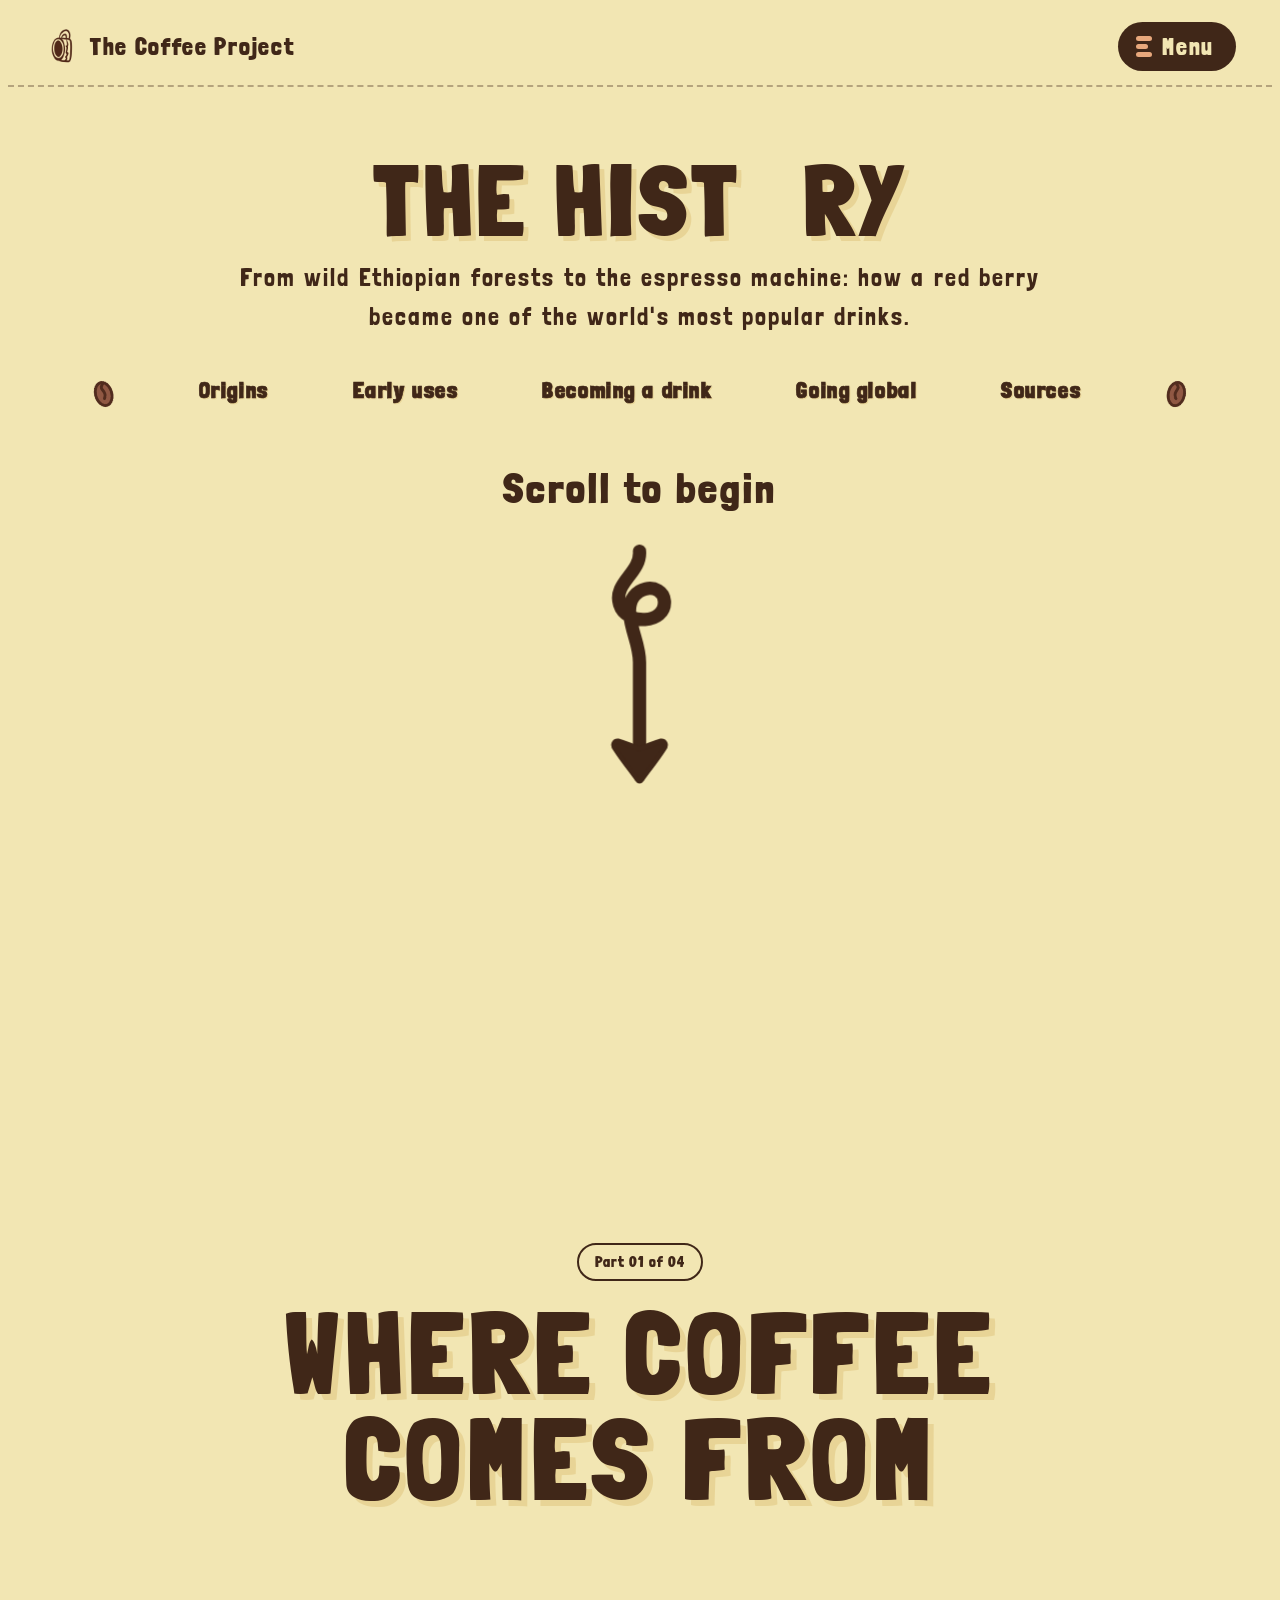
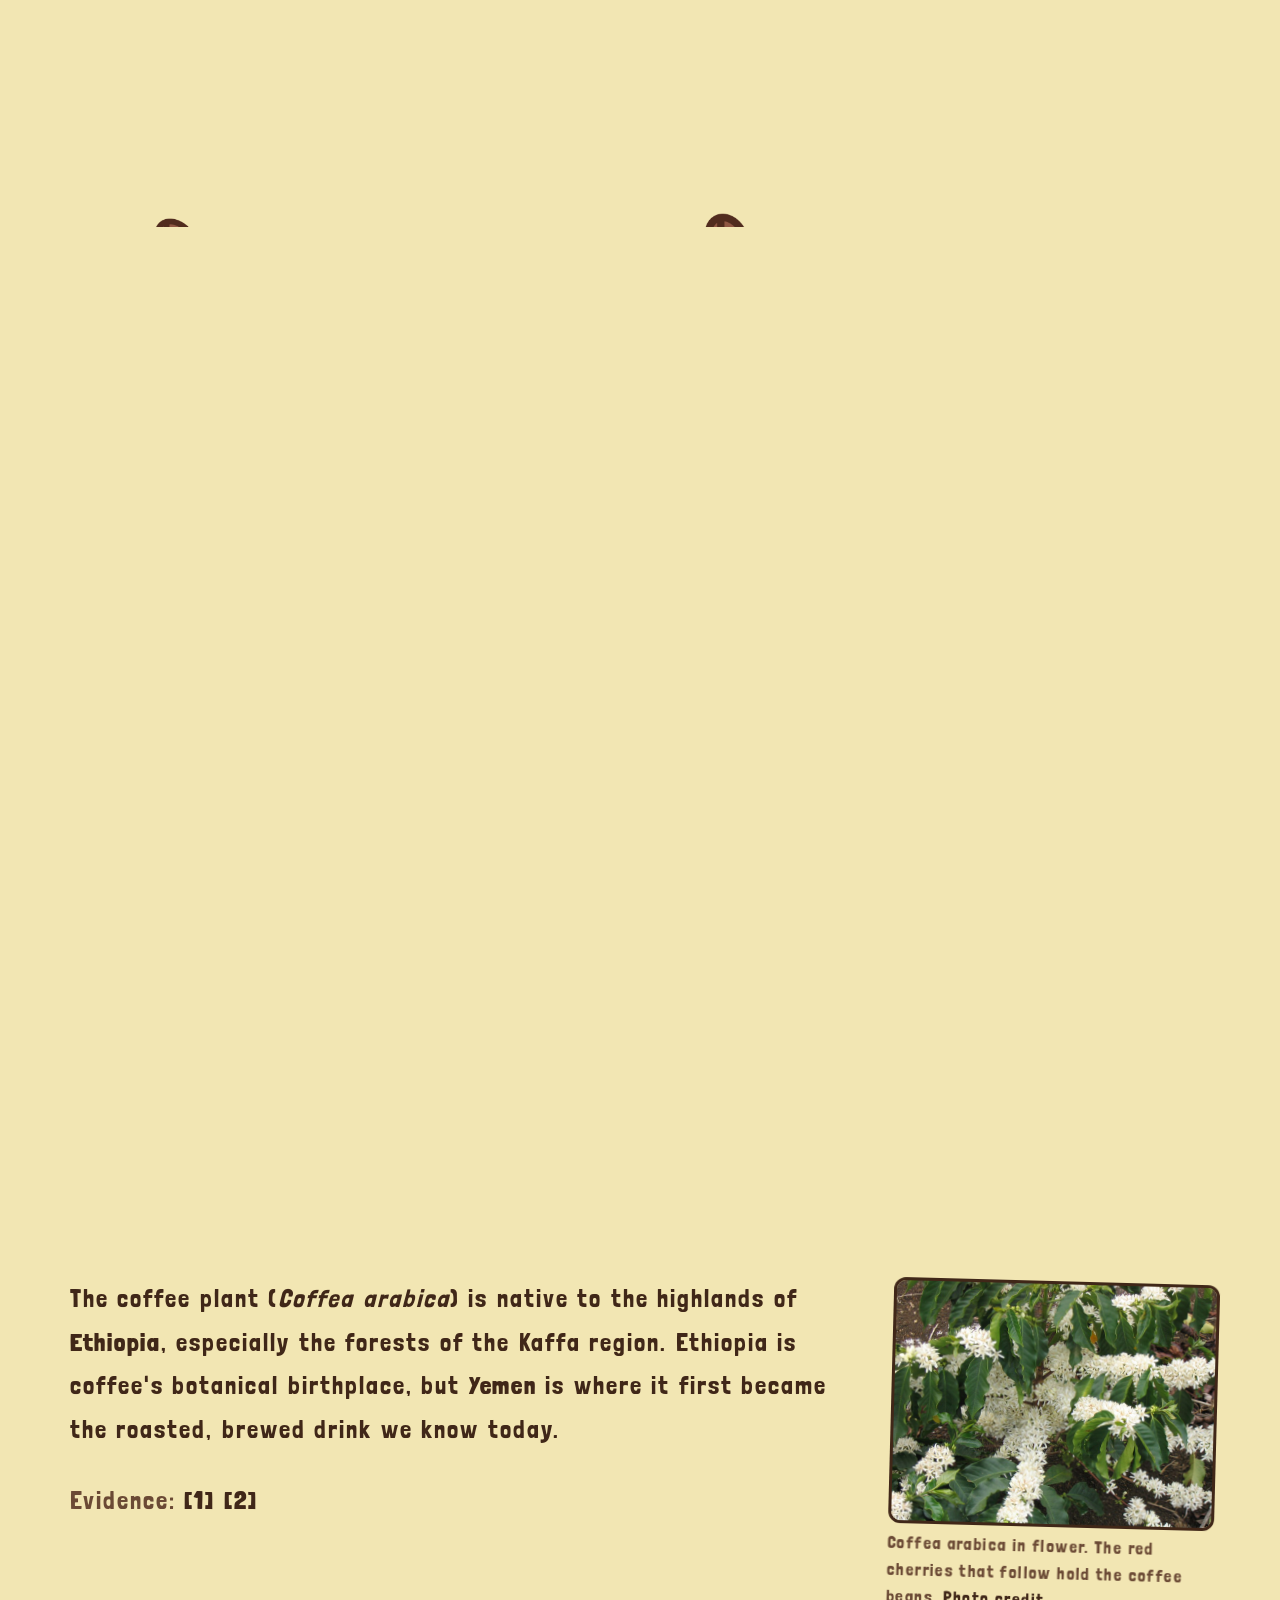
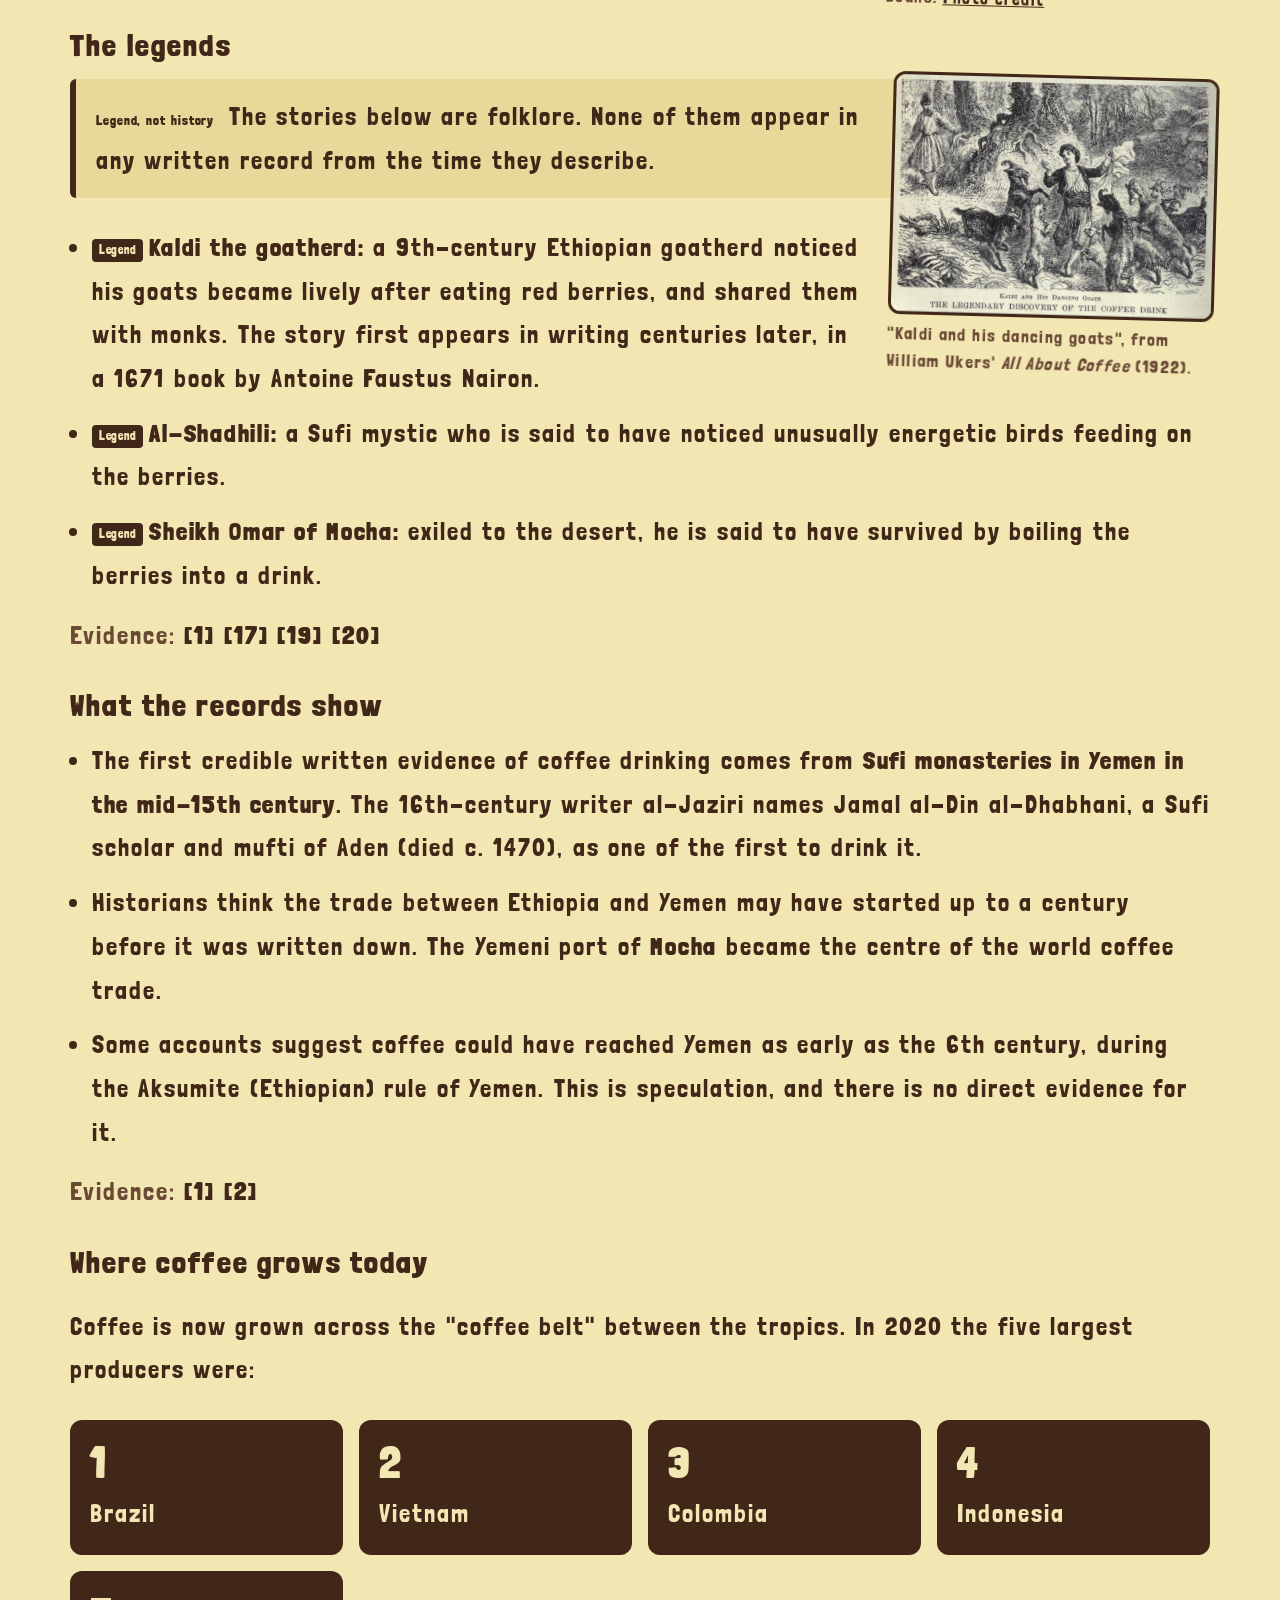
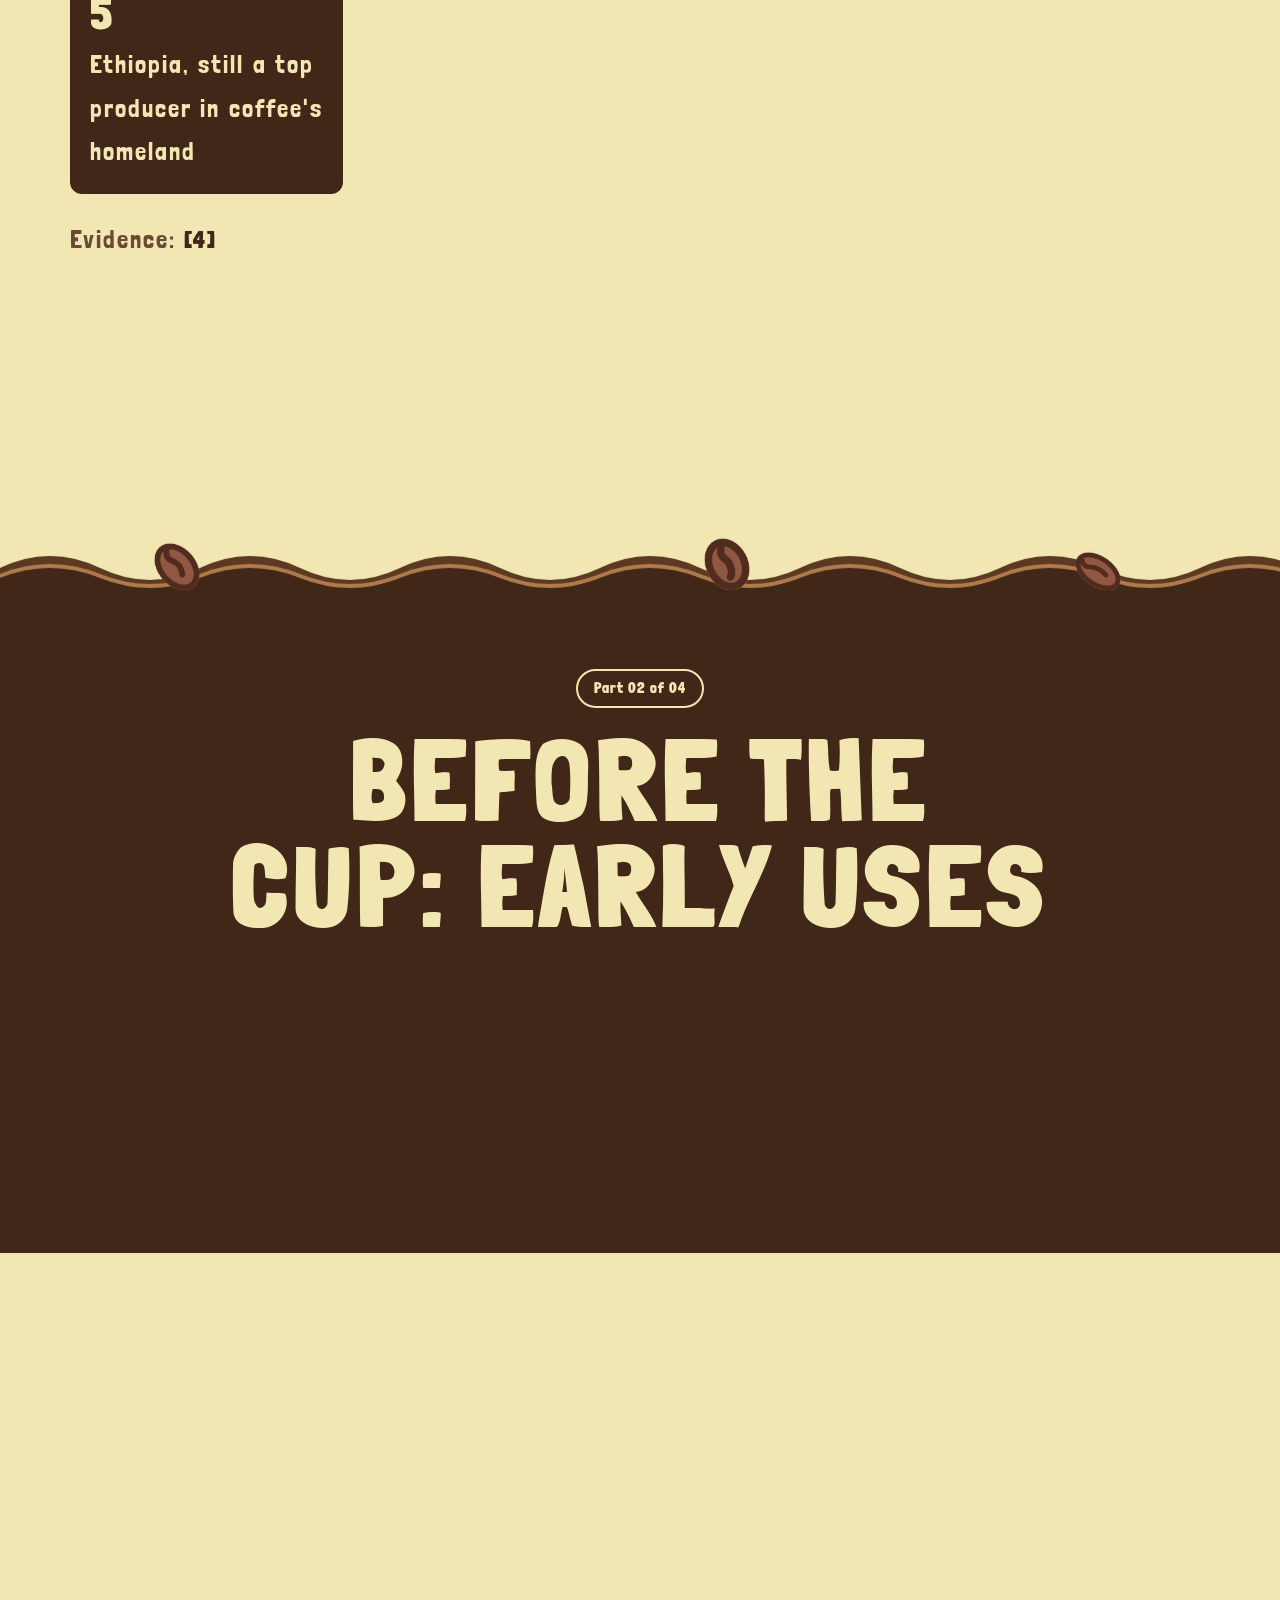
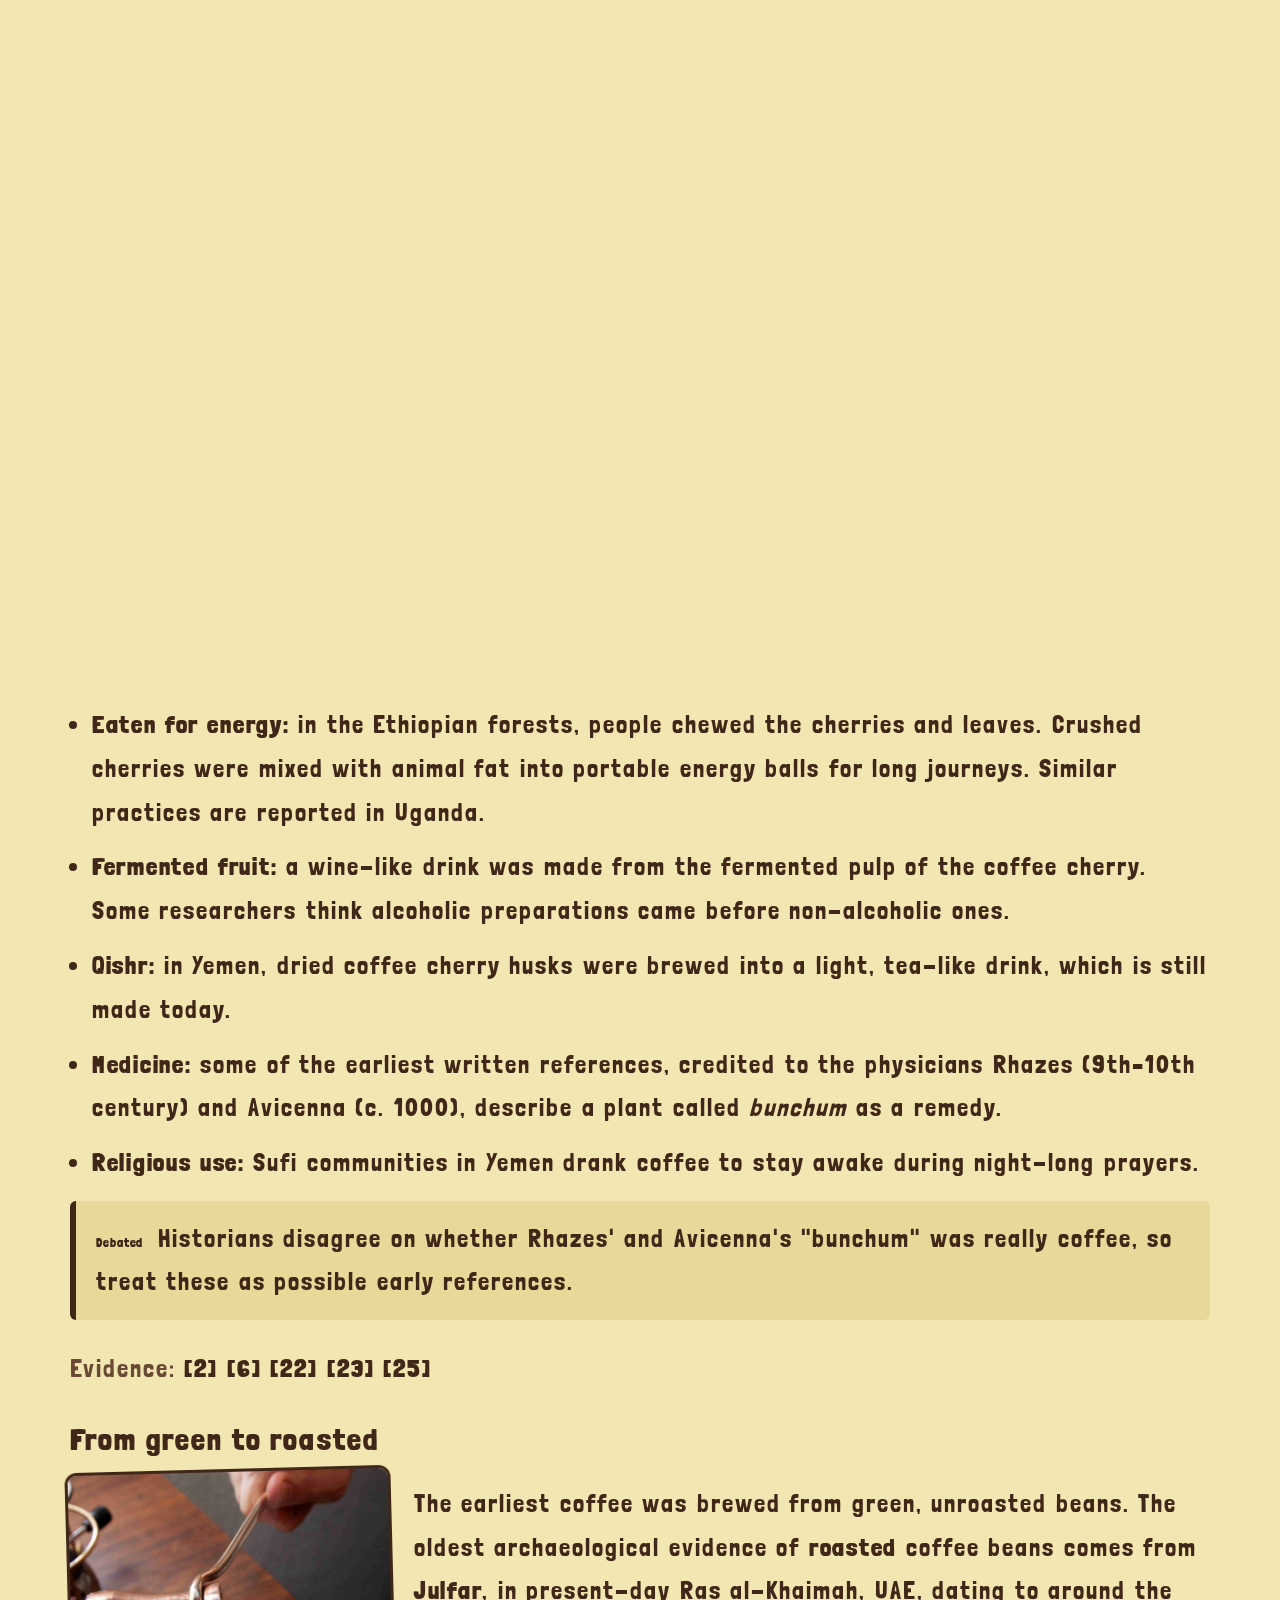
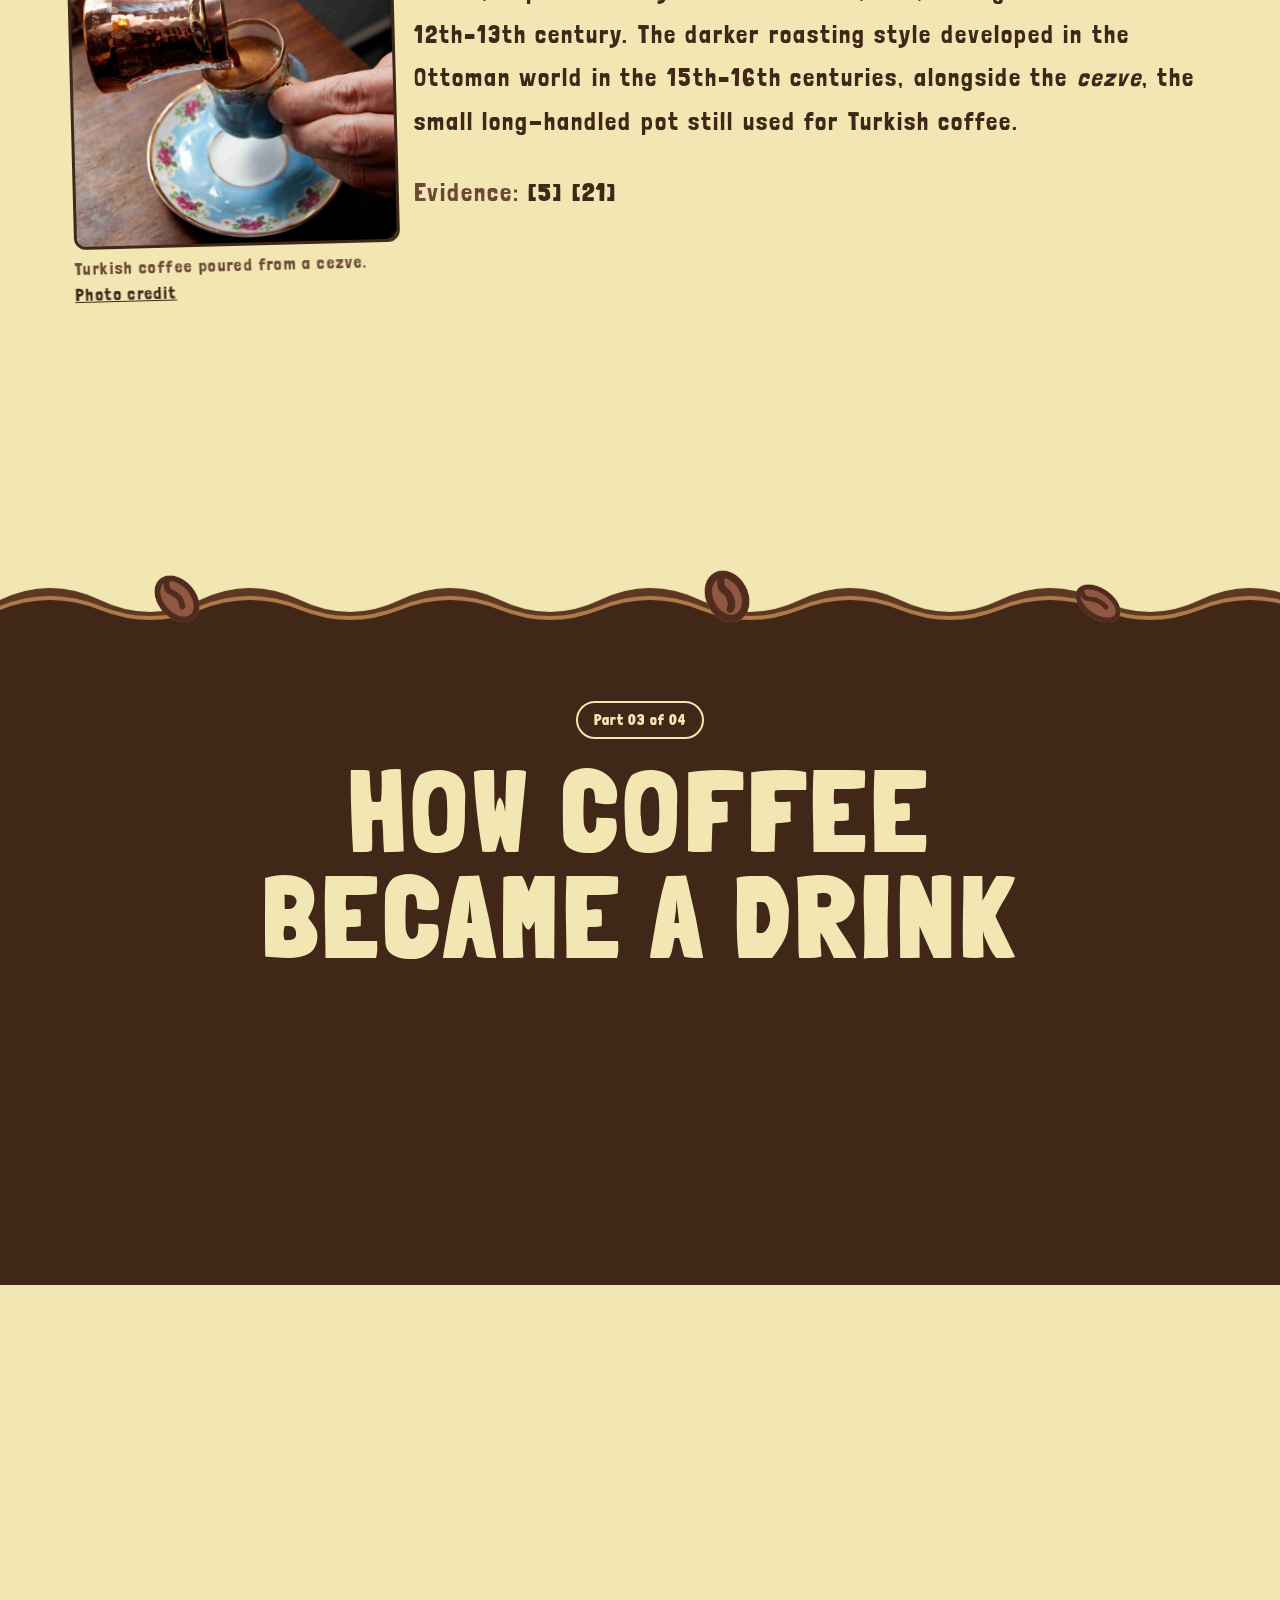
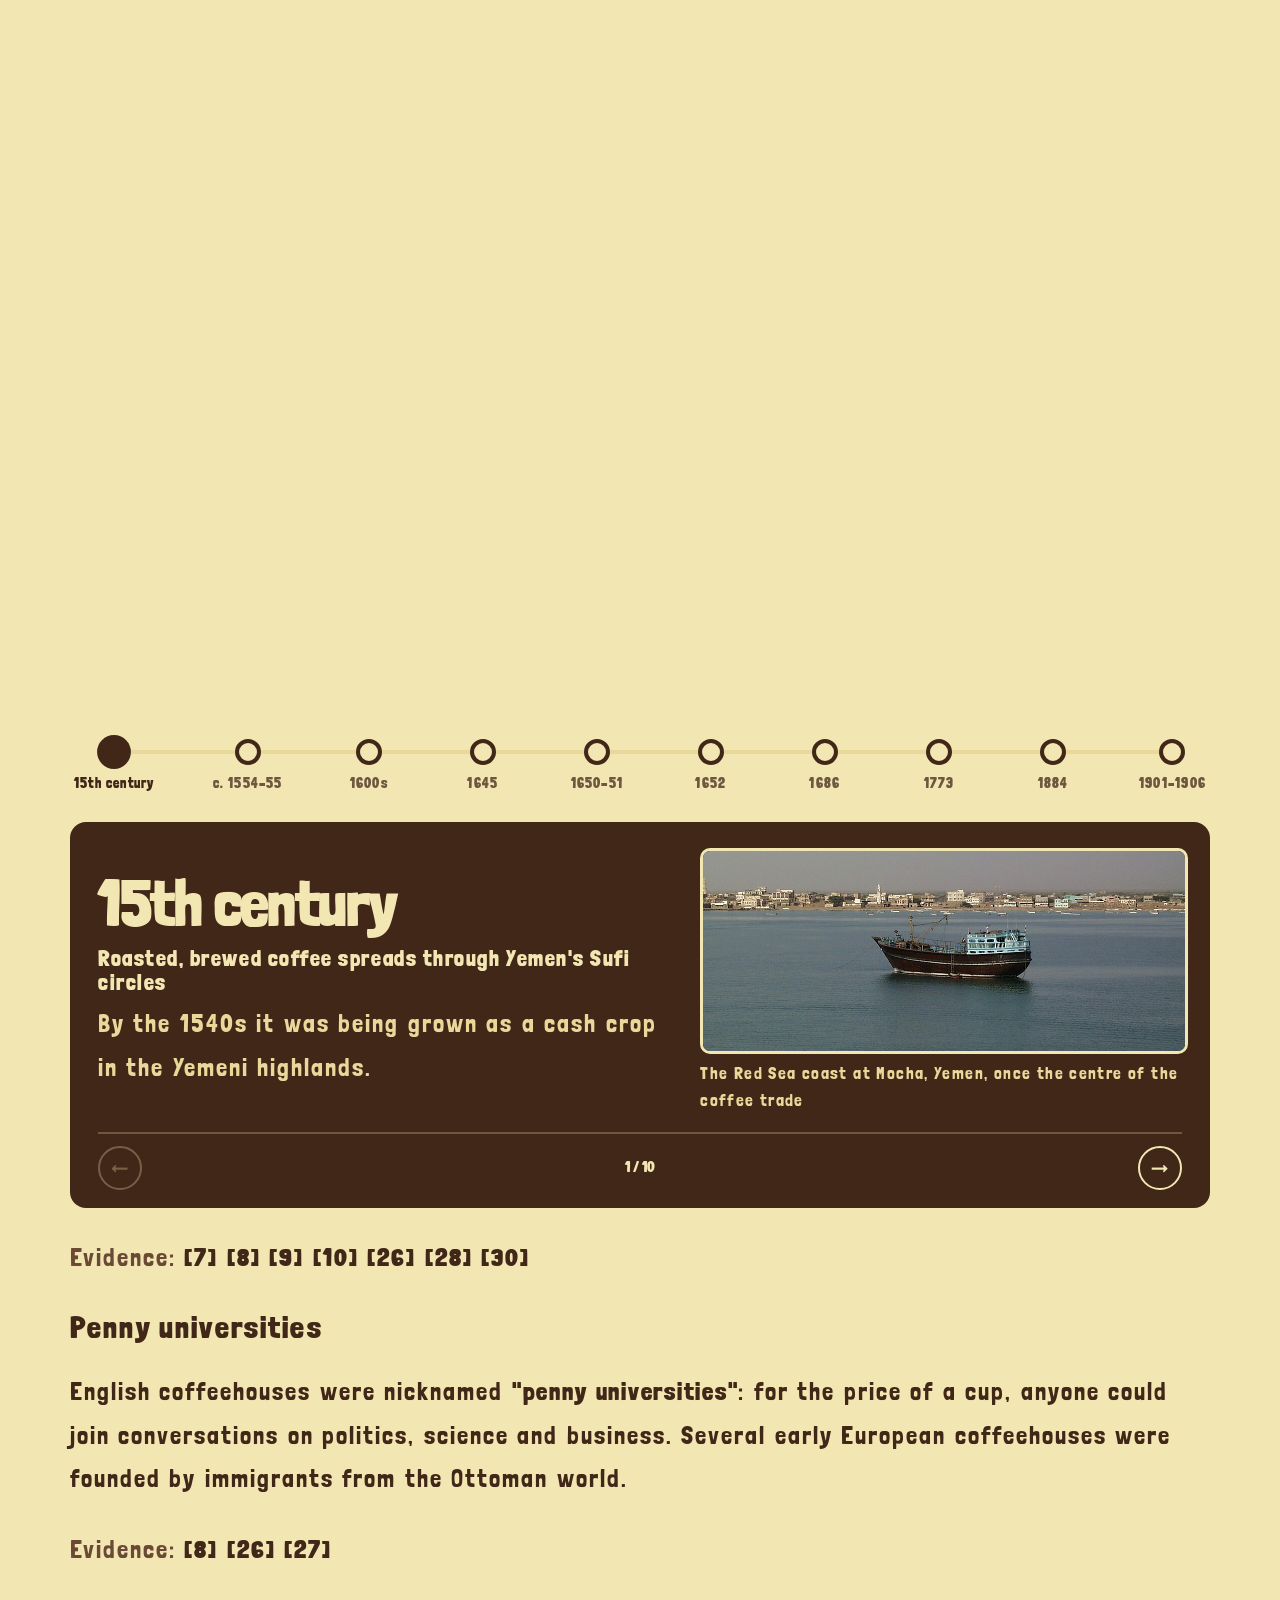
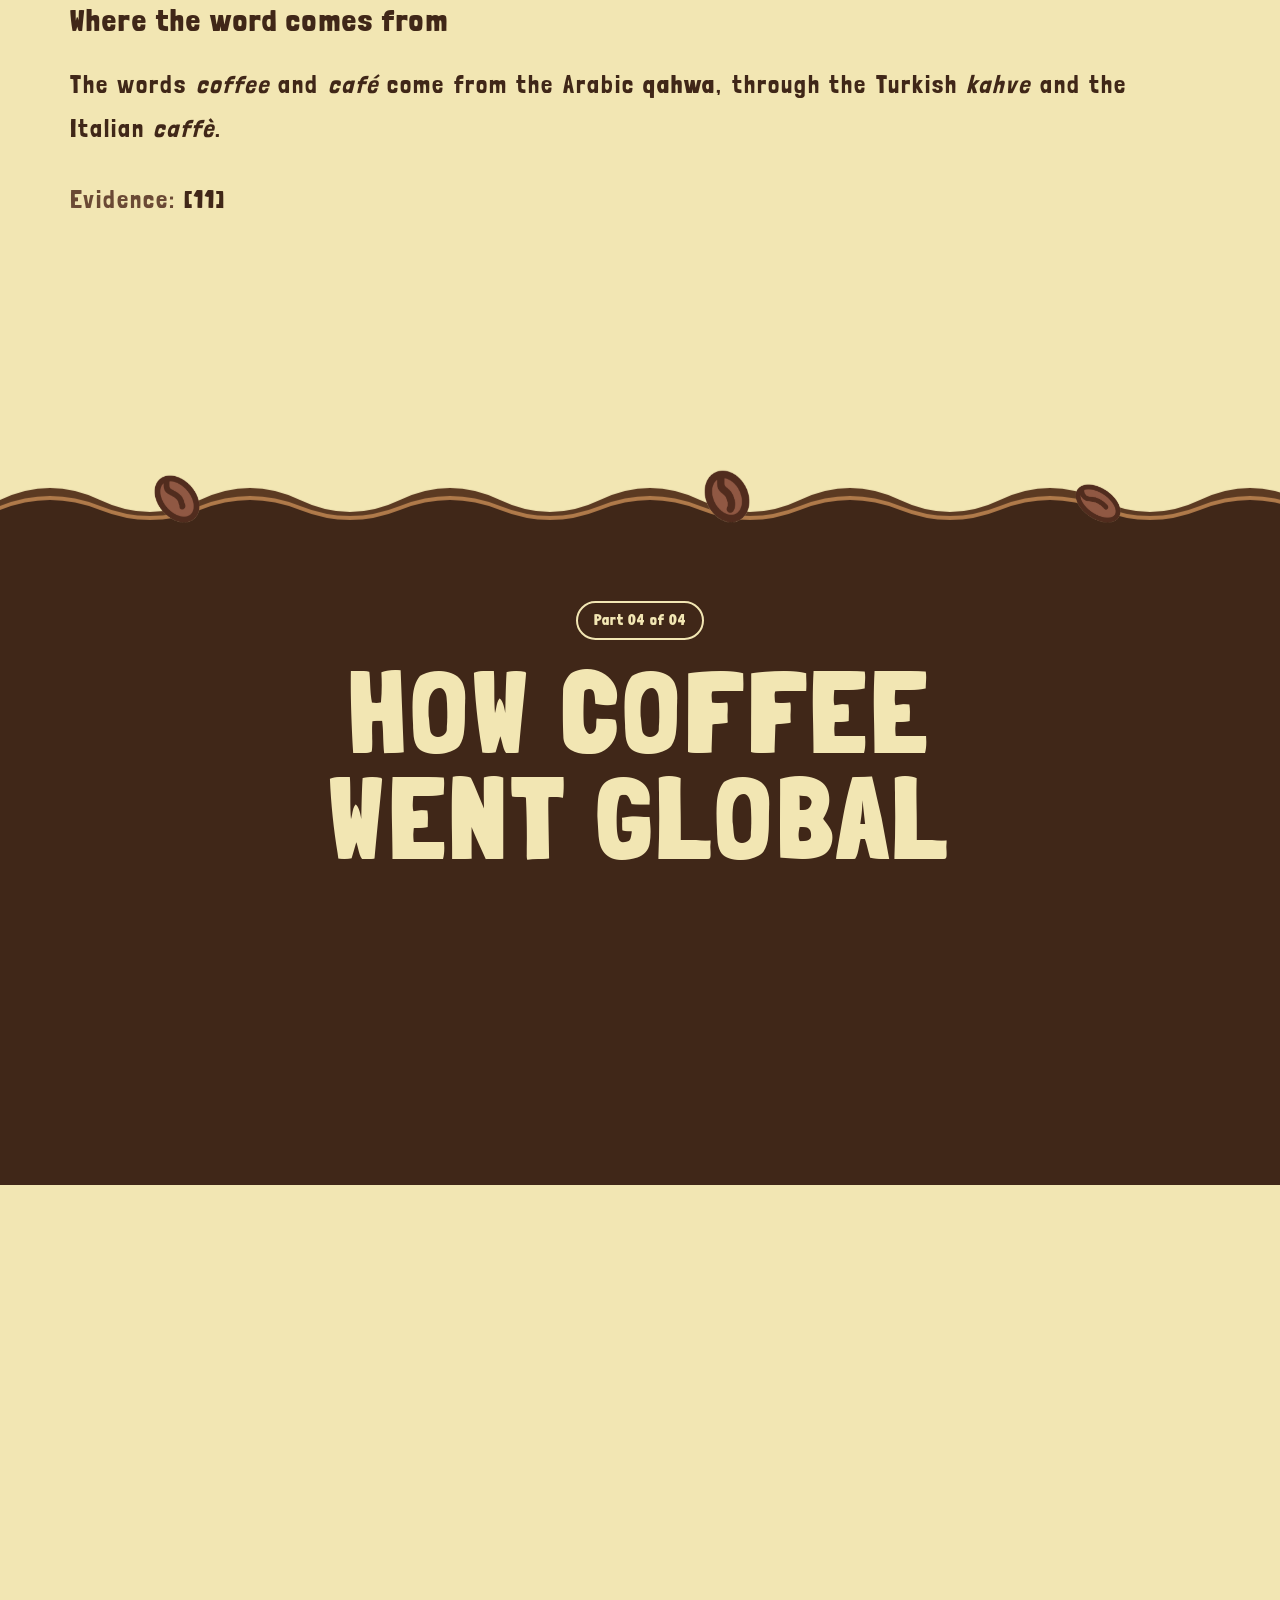
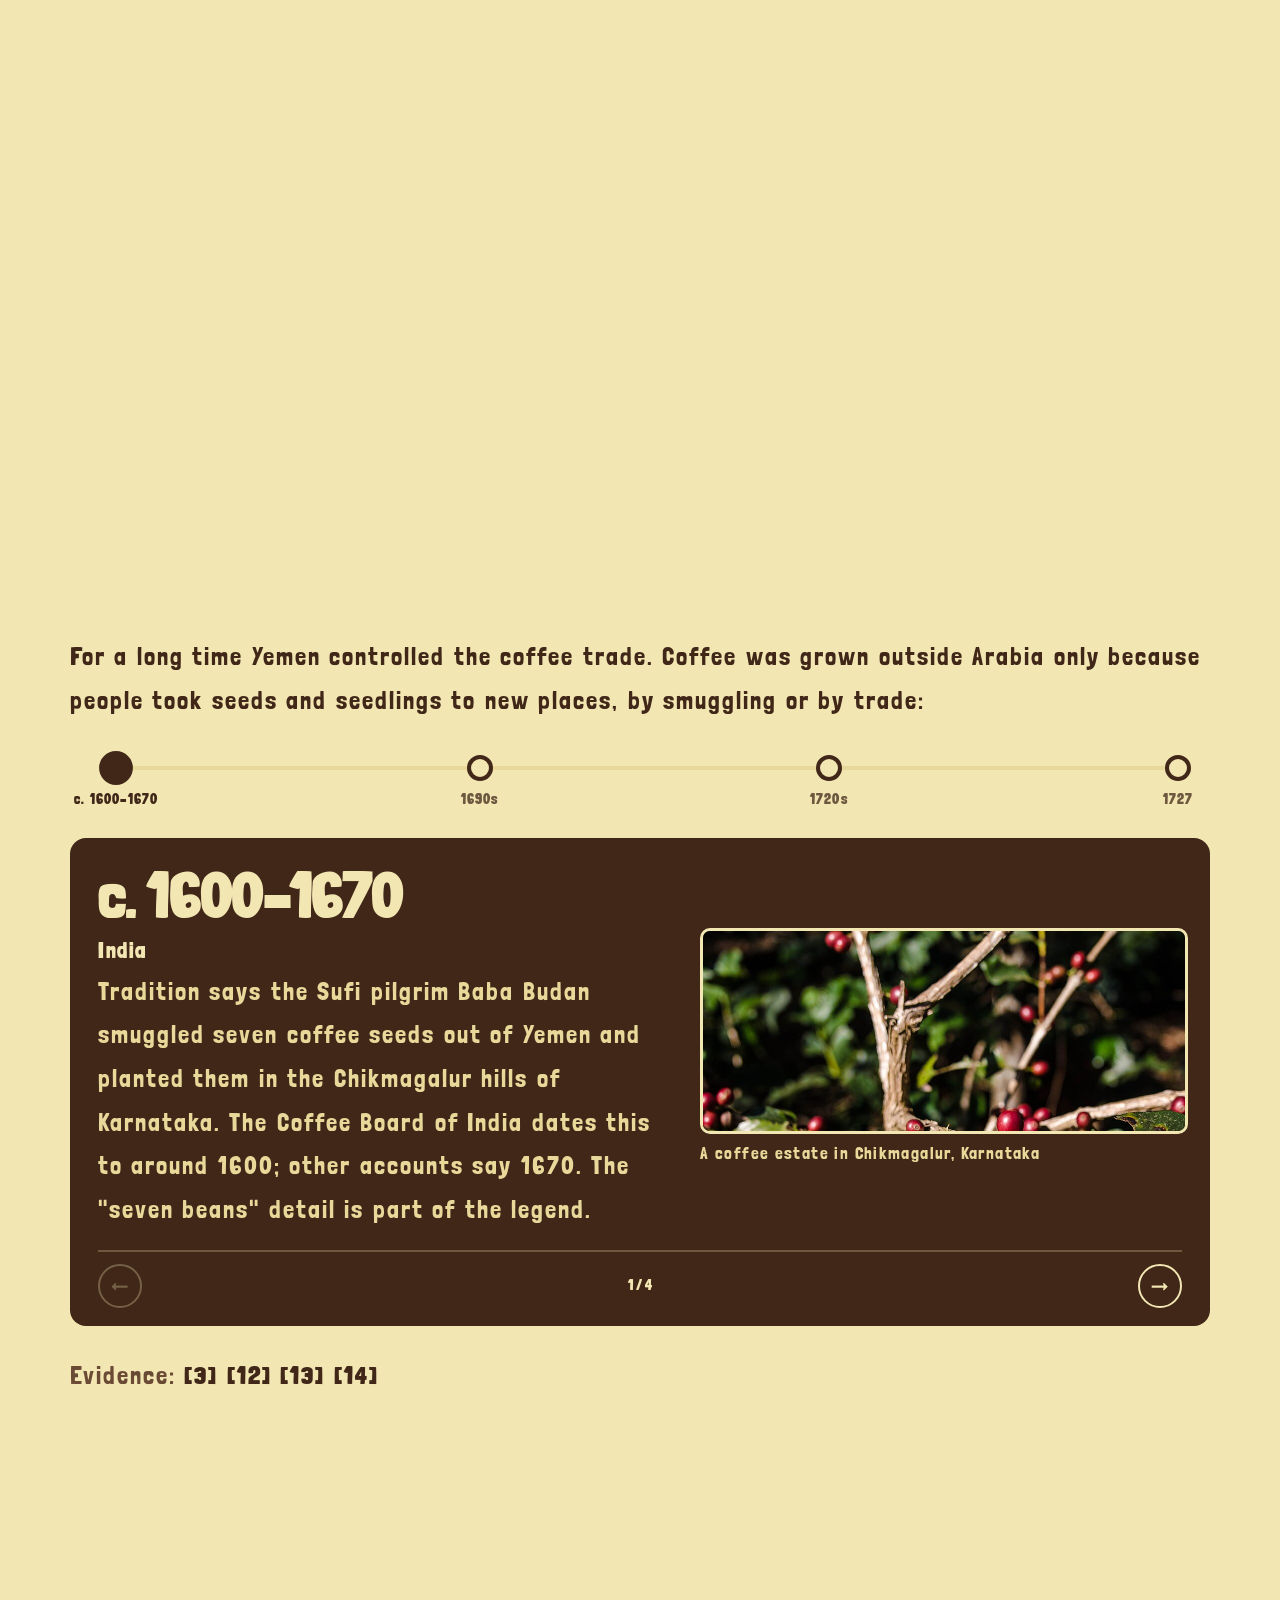
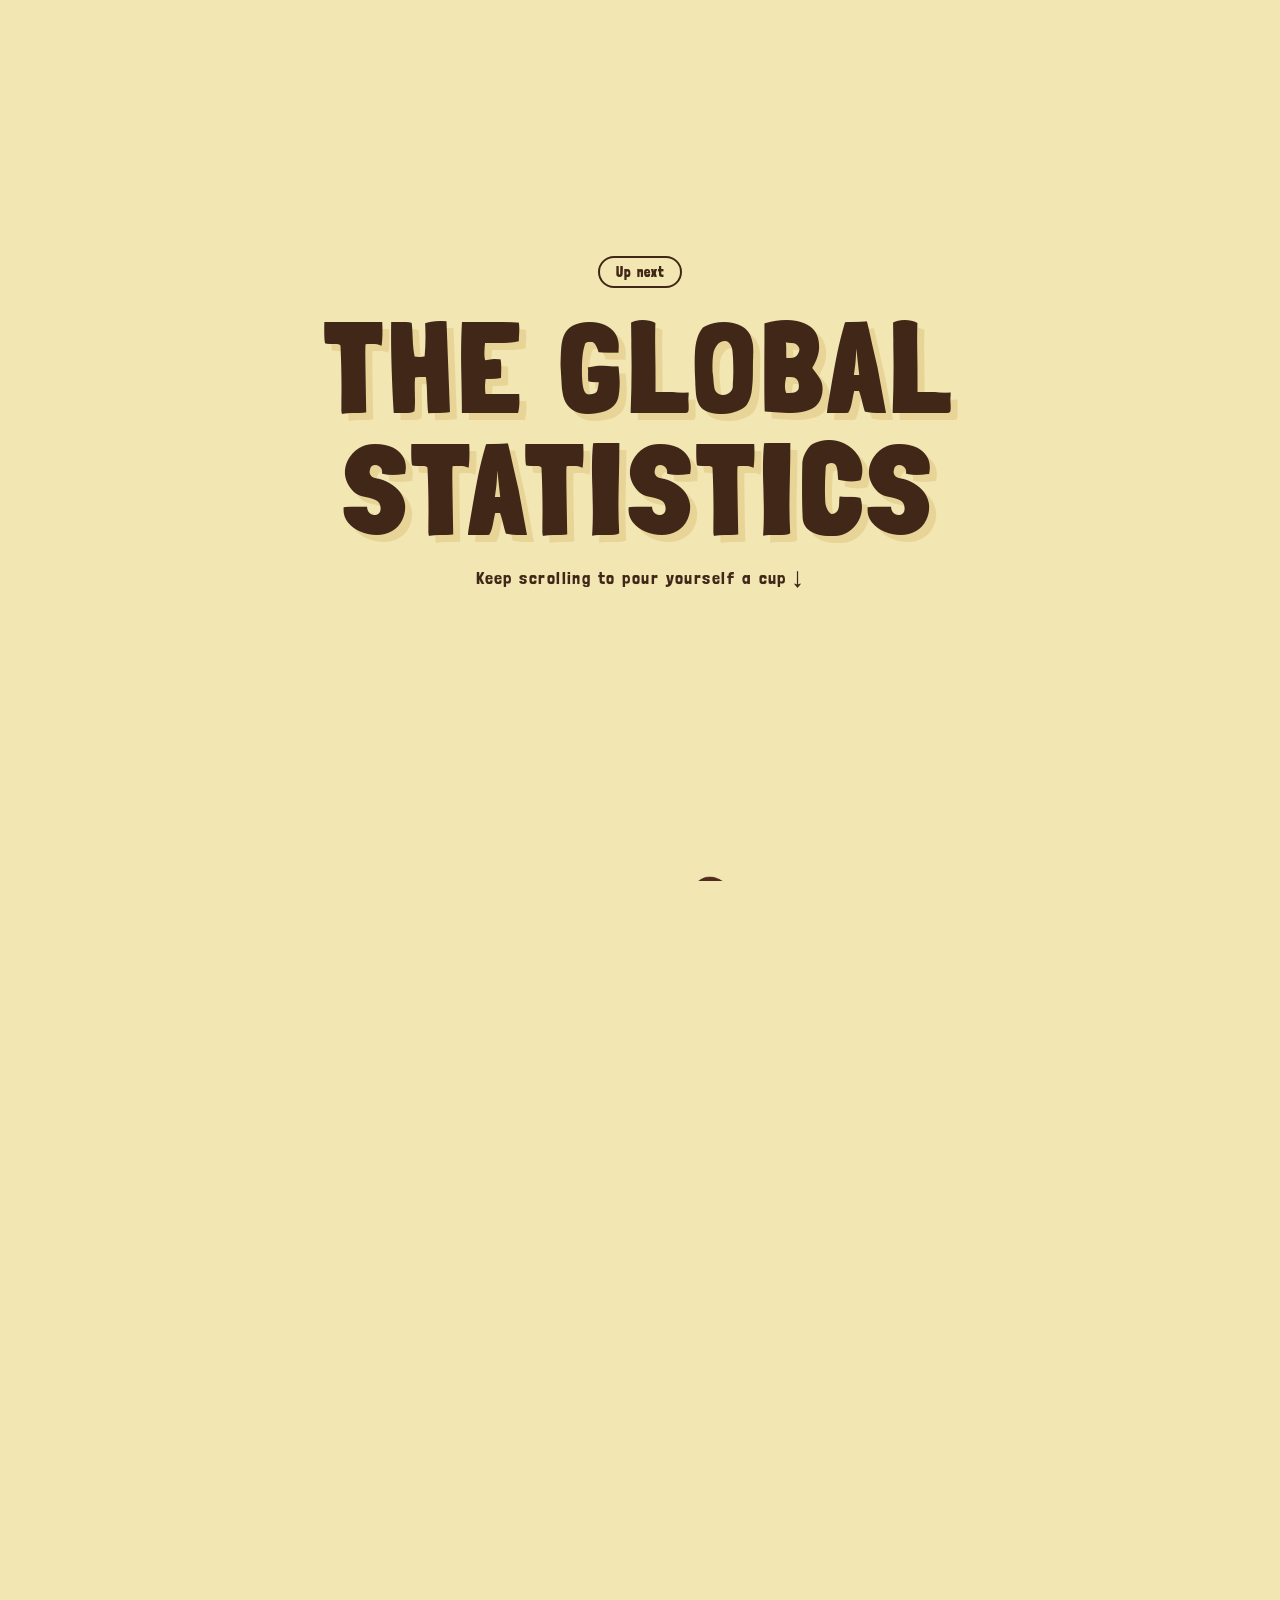
==== coffee history.html @ df1fa81f "Add files via upload" ====
<!DOCTYPE html>
<html lang="en">
<head>
  <meta charset="UTF-8">
  <meta name="viewport" content="width=device-width, initial-scale=1.0">
  <title>The History | The Coffee Project</title>
<link rel="icon" type="image/png" sizes="32x32" href="images/icons/favicon-32.png">
<link rel="icon" type="image/png" sizes="192x192" href="images/icons/favicon-192.png">
<link rel="apple-touch-icon" href="images/icons/apple-touch-icon.png">
<link rel="preconnect" href="https://fonts.googleapis.com">
<link rel="preconnect" href="https://fonts.gstatic.com" crossorigin>
<link rel="stylesheet" href="https://fonts.googleapis.com/css2?family=Archivo:wdth,wght@62..125,100..900&family=Londrina+Solid:wght@300;400;900&family=DM+Mono:wght@400;500&family=Pacifico&display=swap">
<link rel="stylesheet" href="transition.css">
<link rel="stylesheet" href="fun.css">
<link rel="stylesheet" href="content.css">
<script src="transition.js" defer></script>
<script src="fun.js" defer></script>
<script src="timeline.js" defer></script>
<script>
  if (sessionStorage.getItem("coffeeTransition") === "yes") {
    document.documentElement.classList.add("coffee-entering");
  }
</script>
<script src="scrollstory.js" defer></script>

<style>
  html.coffee-entering {
    background: #402718;
  }

  html.coffee-entering body {
    visibility: hidden;
  }
</style>
</head>
 <nav>

  <a href="individual.html">
    The Coffee Project
  </a>

  <a href="coffee history.html">
    The History
  </a>

  <a href="global statistics.html">
    The Global Statistics
  </a>

  <a href="the roasters.html">
    The Roasters
  </a>

  <a href="sources.html">
    Sources
  </a>
</nav>
<style>

  .drawing-o {
  display: inline-block;
  width: 0.62em;
  height: 1em;
  background-image: url("title-o.png");
  background-repeat: no-repeat;
  background-size: auto 166%;
  background-position: center 44%;
  vertical-align: -0.08em;
}

  @font-face {
  font-family: "Ombre Nouveau";
  src: url("./ombre_nouveau/OmbreNouveauDEMO-Regular.ttf") format("truetype");
  font-weight: normal;
  font-style: normal;
}
  body {
    
    background-color: rgb(242, 230, 179);
    font-family: "Archivo", sans-serif;
  }

  .hero {
    position: relative;
    display: grid;
    place-items: center;
    min-height: 350px;
  }

  .hero img {
    position: absolute;
    width: 300px;
    max-width: 100%;
    z-index: 0;
  }

  .hero h1 {
    position: relative;
    z-index: 1;
    font-size: 150px;
    font-weight: 900;
    font-stretch: 90%;
    letter-spacing: -0.03em;
    line-height: 0.9;
    color: #402718;
    text-align: center;
  }

  p {
    font-size: 20px;
    
  }
  nav {
  display: flex;
  justify-content: center;
  flex-wrap: wrap;
  gap: 15px;
  padding: 20px;
}

nav a {
  display: inline-block;
  padding: 12px 24px;
  background-color: #402718;
  color: #f2e6b3;
  text-decoration: none;
  font-family: "Archivo", sans-serif;
  font-size: 22px;
  font-weight: 800;
  font-stretch: 90%;
  letter-spacing: -0.01em;
  border-radius: 8px;
}

  @font-face {
  font-family: "Ombre Nouveau";
  src: url("./ombre_nouveau/OmbreNouveauDEMO-Regular.ttf") format("truetype");
  font-weight: normal;
  font-style: normal;
}
  body {
    background-color: rgb(242, 230, 179);
    font-family: "Archivo", sans-serif;
  }
  nav {
  display: flex;
  width: 100%;
  gap: 12px;
  padding: 15px;
  box-sizing: border-box;
}

nav a {
  flex: 1;
  display: flex;
  align-items: center;
  justify-content: center;
  padding: 15px 10px;
  background-color: #402718;
  color: #f2e6b3;
  text-decoration: none;
  font-family: "Archivo", sans-serif;
  font-size: 22px;
  font-weight: 800;
  font-stretch: 90%;
  letter-spacing: -0.01em;
  border-radius: 8px;
  transition: transform 0.2s ease,
              background-color 0.2s ease;
}

nav a:hover {
  background-color: #70452e;
}

nav a:active {
  transform: scale(1.08);
}
</style>
</head>
<body>
<main class="page">
  <h1 class="page-title">The <span class="word">Hist<span class="drawing-o" aria-hidden="true"></span>ry</span></h1>
  <p class="page-intro">From wild Ethiopian forests to the espresso machine: how a red berry became one of the world's most popular drinks.</p>

  <ul class="toc">
    <li><a href="#origins">Origins</a></li>
    <li><a href="#uses">Early uses</a></li>
    <li><a href="#beverage">Becoming a drink</a></li>
    <li><a href="#spread">Going global</a></li>
    <li><a href="sources.html#history">Sources</a></li>
  </ul>

  <!-- ============ 1. ORIGINS ============ -->
  <section class="section" id="origins">
    <h2>Where coffee comes from</h2>

    <figure class="photo photo-right">
      <img src="images/photos/coffee-flowers.jpg" alt="White coffee flowers on a Coffea arabica plant">
      <figcaption>Coffea arabica in flower. The red cherries that follow hold the coffee beans. <a href="sources.html#history-credits">Photo credit</a></figcaption>
    </figure>

    <p>The coffee plant (<em>Coffea arabica</em>) is native to the highlands of <strong>Ethiopia</strong>, especially the forests of the Kaffa region. Ethiopia is coffee's botanical birthplace, but <strong>Yemen</strong> is where it first became the roasted, brewed drink we know today.</p>
    <p class="cite">Evidence: <a href="sources.html#history-s1">[1]</a> <a href="sources.html#history-s2">[2]</a></p>

    <h3>The legends</h3>
    <figure class="photo photo-right">
      <img src="images/photos/kaldi-goats.jpg" alt="Old engraving of Kaldi watching his goats dance after eating coffee berries">
      <figcaption>"Kaldi and his dancing goats", from William Ukers' <em>All About Coffee</em> (1922).</figcaption>
    </figure>
    <p class="note"><strong>Legend, not history</strong> The stories below are folklore. None of them appear in any written record from the time they describe.</p>
    <ul>
      <li><span class="tag-legend">Legend</span><strong>Kaldi the goatherd:</strong> a 9th-century Ethiopian goatherd noticed his goats became lively after eating red berries, and shared them with monks. The story first appears in writing centuries later, in a 1671 book by Antoine Faustus Nairon.</li>
      <li><span class="tag-legend">Legend</span><strong>Al-Shadhili:</strong> a Sufi mystic who is said to have noticed unusually energetic birds feeding on the berries.</li>
      <li><span class="tag-legend">Legend</span><strong>Sheikh Omar of Mocha:</strong> exiled to the desert, he is said to have survived by boiling the berries into a drink.</li>
    </ul>
    <p class="cite">Evidence: <a href="sources.html#history-s1">[1]</a> <a href="sources.html#history-s17">[17]</a> <a href="sources.html#history-s19">[19]</a> <a href="sources.html#history-s20">[20]</a></p>

    <h3>What the records show</h3>
    <ul>
      <li>The first credible written evidence of coffee drinking comes from <strong>Sufi monasteries in Yemen in the mid-15th century</strong>. The 16th-century writer al-Jaziri names Jamal al-Din al-Dhabhani, a Sufi scholar and mufti of Aden (died c. 1470), as one of the first to drink it.</li>
      <li>Historians think the trade between Ethiopia and Yemen may have started up to a century before it was written down. The Yemeni port of <strong>Mocha</strong> became the centre of the world coffee trade.</li>
      <li>Some accounts suggest coffee could have reached Yemen as early as the 6th century, during the Aksumite (Ethiopian) rule of Yemen. This is speculation, and there is no direct evidence for it.</li>
    </ul>
    <p class="cite">Evidence: <a href="sources.html#history-s1">[1]</a> <a href="sources.html#history-s2">[2]</a></p>

    <h3>Where coffee grows today</h3>
    <p>Coffee is now grown across the "coffee belt" between the tropics. In 2020 the five largest producers were:</p>
    <div class="cards">
      <div class="card"><span class="big">1</span><p>Brazil</p></div>
      <div class="card"><span class="big">2</span><p>Vietnam</p></div>
      <div class="card"><span class="big">3</span><p>Colombia</p></div>
      <div class="card"><span class="big">4</span><p>Indonesia</p></div>
      <div class="card"><span class="big">5</span><p>Ethiopia, still a top producer in coffee's homeland</p></div>
    </div>
    <p class="cite">Evidence: <a href="sources.html#history-s4">[4]</a></p>
  </section>

  <!-- ============ 2. EARLY USES ============ -->
  <section class="section" id="uses">
    <h2>Before the cup: early uses</h2>

    <ul>
      <li><strong>Eaten for energy:</strong> in the Ethiopian forests, people chewed the cherries and leaves. Crushed cherries were mixed with animal fat into portable energy balls for long journeys. Similar practices are reported in Uganda.</li>
      <li><strong>Fermented fruit:</strong> a wine-like drink was made from the fermented pulp of the coffee cherry. Some researchers think alcoholic preparations came before non-alcoholic ones.</li>
      <li><strong>Qishr:</strong> in Yemen, dried coffee cherry husks were brewed into a light, tea-like drink, which is still made today.</li>
      <li><strong>Medicine:</strong> some of the earliest written references, credited to the physicians Rhazes (9th–10th century) and Avicenna (c. 1000), describe a plant called <em>bunchum</em> as a remedy.</li>
      <li><strong>Religious use:</strong> Sufi communities in Yemen drank coffee to stay awake during night-long prayers.</li>
    </ul>
    <p class="note"><strong>Debated</strong> Historians disagree on whether Rhazes' and Avicenna's "bunchum" was really coffee, so treat these as possible early references.</p>
    <p class="cite">Evidence: <a href="sources.html#history-s2">[2]</a> <a href="sources.html#history-s6">[6]</a> <a href="sources.html#history-s22">[22]</a> <a href="sources.html#history-s23">[23]</a> <a href="sources.html#history-s25">[25]</a></p>

    <h3>From green to roasted</h3>
    <figure class="photo photo-left">
      <img src="images/photos/cezve.jpg" alt="Turkish coffee being poured from a copper cezve into a cup">
      <figcaption>Turkish coffee poured from a cezve. <a href="sources.html#history-credits">Photo credit</a></figcaption>
    </figure>
    <p>The earliest coffee was brewed from green, unroasted beans. The oldest archaeological evidence of <strong>roasted</strong> coffee beans comes from <strong>Julfar</strong>, in present-day Ras al-Khaimah, UAE, dating to around the 12th–13th century. The darker roasting style developed in the Ottoman world in the 15th–16th centuries, alongside the <em>cezve</em>, the small long-handled pot still used for Turkish coffee.</p>
    <p class="cite">Evidence: <a href="sources.html#history-s5">[5]</a> <a href="sources.html#history-s21">[21]</a></p>
  </section>

  <!-- ============ 3. BECOMING A DRINK ============ -->
  <section class="section" id="beverage">
    <h2>How coffee became a drink</h2>

    <ol class="timeline">
      <li data-img="images/photos/mocha-yemen.jpg" data-cap="The Red Sea coast at Mocha, Yemen, once the centre of the coffee trade">
        <span class="when">15th century</span>
        <span class="what">Roasted, brewed coffee spreads through Yemen's Sufi circles</span>
        <span class="detail">By the 1540s it was being grown as a cash crop in the Yemeni highlands.</span>
      </li>
      <li data-img="images/photos/cezve.jpg" data-cap="Turkish coffee poured from a copper cezve">
        <span class="when">c. 1554–55</span>
        <span class="what">The first coffeehouses open in Istanbul, in the Tahtakale district</span>
        <span class="detail">Dates vary slightly between sources.</span>
      </li>
      <li>
        <span class="when">1600s</span>
        <span class="what">Coffee reaches Europe through Venetian trade</span>
        <span class="detail">Pope Clement VIII is said to have approved it as a "Christian beverage". This is an anecdote with no firm record.</span>
      </li>
      <li data-img="images/photos/caffe-florian.jpg" data-cap="Inside Caffè Florian, Venice (opened 1720)">
        <span class="when">1645</span>
        <span class="what">Venice: one of the first coffeehouses in Europe outside the Ottoman Empire</span>
        <span class="detail">Sources give dates from 1629 to 1647.</span>
      </li>
      <li data-img="images/photos/queens-lane.jpg" data-cap="Queen's Lane Coffee House, Oxford">
        <span class="when">1650–51</span>
        <span class="what">Oxford's first coffeehouse opens</span>
        <span class="detail">The University of Oxford's history faculty gives 1651; other sources say 1650.</span>
      </li>
      <li data-img="images/photos/pasqua-rosee-handbill.jpg" data-cap="Pasqua Rosée's handbill, "The Vertue of the Coffee Drink"">
        <span class="when">1652</span>
        <span class="what">London: Pasqua Rosée opens the city's first coffeehouse</span>
        <span class="detail">Rosée came from Smyrna (modern İzmir) in the Ottoman Empire. His coffeehouse burned down in the Great Fire of 1666 and was rebuilt as the Jamaica Coffee House. Within decades, London had hundreds of coffeehouses.</span>
      </li>
      <li data-img="images/photos/cafe-procope.jpg" data-cap="Café Procope, Paris, today">
        <span class="when">1686</span>
        <span class="what">Paris: Café Procope opens</span>
        <span class="detail">Coffee had been sold in Paris from the 1670s, and Procope is the city's oldest surviving café.</span>
      </li>
      <li data-img="images/photos/boston-tea-party.jpg" data-cap="The Boston Tea Party, lithograph (1846)">
        <span class="when">1773</span>
        <span class="what">The Boston Tea Party</span>
        <span class="detail">Often cited as a turning point that pushed American colonists from tea towards coffee.</span>
      </li>
      <li data-img="images/photos/angelo-moriondo.png" data-cap="Angelo Moriondo, inventor of a steam coffee machine">
        <span class="when">1884</span>
        <span class="what">Angelo Moriondo of Turin patents a steam coffee machine</span>
        <span class="detail">A bulk brewer rather than a true espresso machine, but its direct forerunner.</span>
      </li>
      <li data-img="images/photos/bezzera-espresso.jpg" data-cap="Bezzera and Pavoni's "caffè espresso" stand at the 1906 Milan Fair">
        <span class="when">1901–1906</span>
        <span class="what">The espresso machine is born</span>
        <span class="detail">Luigi Bezzera improves the design (c. 1901), Desiderio Pavoni buys his patents (1903) and markets the machine, and "caffè espresso" is shown at the 1906 Milan Fair.</span>
      </li>
    </ol>
    <p class="cite">Evidence: <a href="sources.html#history-s7">[7]</a> <a href="sources.html#history-s8">[8]</a> <a href="sources.html#history-s9">[9]</a> <a href="sources.html#history-s10">[10]</a> <a href="sources.html#history-s26">[26]</a> <a href="sources.html#history-s28">[28]</a> <a href="sources.html#history-s30">[30]</a></p>

    <h3>Penny universities</h3>
    <p>English coffeehouses were nicknamed <strong>"penny universities"</strong>: for the price of a cup, anyone could join conversations on politics, science and business. Several early European coffeehouses were founded by immigrants from the Ottoman world.</p>
    <p class="cite">Evidence: <a href="sources.html#history-s8">[8]</a> <a href="sources.html#history-s26">[26]</a> <a href="sources.html#history-s27">[27]</a></p>

    <h3>Where the word comes from</h3>
    <p>The words <em>coffee</em> and <em>café</em> come from the Arabic <strong>qahwa</strong>, through the Turkish <em>kahve</em> and the Italian <em>caffè</em>.</p>
    <p class="cite">Evidence: <a href="sources.html#history-s11">[11]</a></p>
  </section>

  <!-- ============ 4. GOING GLOBAL ============ -->
  <section class="section" id="spread">
    <h2>How coffee went global</h2>
    <p>For a long time Yemen controlled the coffee trade. Coffee was grown outside Arabia only because people took seeds and seedlings to new places, by smuggling or by trade:</p>
    <ol class="timeline">
      <li data-img="images/photos/chikmagalur-estate.jpg" data-cap="A coffee estate in Chikmagalur, Karnataka">
        <span class="when">c. 1600–1670</span>
        <span class="what">India</span>
        <span class="detail">Tradition says the Sufi pilgrim Baba Budan smuggled seven coffee seeds out of Yemen and planted them in the Chikmagalur hills of Karnataka. The Coffee Board of India dates this to around 1600; other accounts say 1670. The "seven beans" detail is part of the legend.</span>
      </li>
      <li data-img="images/photos/java-plantation.jpg" data-cap="A coffee plantation in East Java (early 1900s)">
        <span class="when">1690s</span>
        <span class="what">Java, Indonesia</span>
        <span class="detail">The Dutch shipped coffee plants to their colony on Java in 1696, and by 1699 the plantations had taken hold, which is why "java" became a nickname for coffee.</span>
      </li>
      <li data-img="images/photos/gabriel-de-clieu.jpg" data-cap="Gabriel de Clieu, 18th-century portrait">
        <span class="when">1720s</span>
        <span class="what">The Caribbean</span>
        <span class="detail">French naval officer Gabriel de Clieu carried a coffee seedling to Martinique, usually dated to 1723.</span>
      </li>
      <li data-img="images/photos/brazil-fazenda.jpg" data-cap="Coffee fields on a Brazilian fazenda">
        <span class="when">1727</span>
        <span class="what">Brazil</span>
        <span class="detail">Francisco de Melo Palheta brought coffee from French Guiana to Brazil, which is today the world's largest producer.</span>
      </li>
    </ol>
    <p class="cite">Evidence: <a href="sources.html#history-s3">[3]</a> <a href="sources.html#history-s12">[12]</a> <a href="sources.html#history-s13">[13]</a> <a href="sources.html#history-s14">[14]</a></p>
  </section>

</main>
</body>

</html>
---- transition.css ----
/* ============================================================
   Coffee page transition
   Leaving a page:  a stream pours in from the top, then coffee
                    rises from the bottom until the page is full.
   Entering a page: the page starts full of coffee, which drains
                    down to reveal the new content.
   ============================================================ */

:root {
  --coffee-dark: #402718;   /* main coffee colour (matches html.coffee-entering) */
  --coffee-mid: #5c3a22;    /* back wave, slightly lighter */
  --coffee-crema: #b07a4a;  /* thin crema line on the surface */
  --coffee-cream: #f3e3cc;  /* drawing / bubble colour */
  --wave-height: 70px;

  --fill-duration: 1.15s;
  --drain-duration: 1.2s;
}

.coffee-transition {
  position: fixed;
  inset: 0;
  z-index: 9999;
  pointer-events: none;
  overflow: hidden;
  visibility: hidden;
}

.coffee-transition.is-filling,
.coffee-transition.is-full,
.coffee-transition.is-draining {
  visibility: visible;
}

.coffee-transition.is-filling,
.coffee-transition.is-full {
  pointer-events: auto;
}

/* ---------- Pour stream ---------- */
.coffee-stream {
  position: absolute;
  top: 0;
  left: 50%;
  width: 34px;
  height: 100%;
  margin-left: -17px;
  background: linear-gradient(
    90deg,
    var(--coffee-dark) 0%,
    var(--coffee-mid) 45%,
    var(--coffee-dark) 100%
  );
  border-radius: 0 0 17px 17px;
  transform: scaleY(0);
  transform-origin: top;
}

.is-filling .coffee-stream {
  animation:
    stream-pour 0.35s cubic-bezier(0.5, 0, 0.9, 0.5) forwards,
    stream-wobble 0.18s ease-in-out 0.35s infinite alternate;
}

@keyframes stream-pour {
  to { transform: scaleY(1); }
}

@keyframes stream-wobble {
  from { transform: scaleY(1) scaleX(0.9); }
  to   { transform: scaleY(1) scaleX(1.1); }
}

/* ---------- Rising coffee ---------- */
.coffee-fill {
  position: absolute;
  inset: 0;
  background: var(--coffee-dark);
  /* Start fully below the screen, waves included. */
  transform: translateY(calc(100% + var(--wave-height)));
}

.is-filling .coffee-fill {
  animation: coffee-rise var(--fill-duration) cubic-bezier(0.65, 0, 0.35, 1) 0.18s forwards;
}

.is-full .coffee-fill {
  transform: translateY(0);
}

.is-draining .coffee-fill {
  transform: translateY(0);
  animation: coffee-drain var(--drain-duration) cubic-bezier(0.65, 0, 0.35, 1) forwards;
}

@keyframes coffee-rise {
  to { transform: translateY(0); }
}

@keyframes coffee-drain {
  to { transform: translateY(calc(100% + var(--wave-height))); }
}

/* ---------- Wavy surface ---------- */
.coffee-wave {
  position: absolute;
  left: 0;
  width: 100%;
  height: var(--wave-height);
  bottom: calc(100% - 1px);
  background-repeat: repeat-x;
  background-size: 400px var(--wave-height);
}

.coffee-wave--back {
  background-image: url("data:image/svg+xml,%3Csvg xmlns='http://www.w3.org/2000/svg' width='400' height='70' viewBox='0 0 400 70' preserveAspectRatio='none'%3E%3Cpath fill='%235c3a22' d='M0 38Q50 14 100 38T200 38T300 38T400 38V70H0Z'/%3E%3C/svg%3E");
  animation: wave-move 3.2s linear infinite reverse;
}

.coffee-wave--front {
  background-image: url("data:image/svg+xml,%3Csvg xmlns='http://www.w3.org/2000/svg' width='400' height='70' viewBox='0 0 400 70' preserveAspectRatio='none'%3E%3Cpath fill='%23b07a4a' d='M0 44Q50 24 100 44T200 44T300 44T400 44V70H0Z'/%3E%3Cpath fill='%23402718' d='M0 48Q50 28 100 48T200 48T300 48T400 48V70H0Z'/%3E%3C/svg%3E");
  animation: wave-move 2.1s linear infinite;
}

@keyframes wave-move {
  from { background-position: 0 0; }
  to   { background-position: 400px 0; }
}

/* ---------- Drawing in the middle of the coffee ---------- */
.coffee-art {
  position: absolute;
  top: 50%;
  left: 50%;
  width: min(380px, 75vw);
  transform: translate(-50%, -50%);
  color: var(--coffee-cream);
  opacity: 0;
  transition: opacity 0.3s ease;
}

.coffee-art img {
  animation: cup-float 2.4s ease-in-out infinite alternate;
}

@keyframes cup-float {
  /* 90deg = turned a quarter to the right; ±6deg is the gentle rocking */
  from { transform: translateY(6px) rotate(84deg); }
  to   { transform: translateY(-6px) rotate(96deg); }
}

.coffee-art img,
.coffee-art svg {
  display: block;
  width: 100%;
  height: auto;
}

.is-filling .coffee-art {
  opacity: 1;
  transition-delay: 0.5s;
}

.is-full .coffee-art {
  opacity: 1;
}

.is-draining .coffee-art {
  opacity: 0;
  transition-duration: 0.25s;
}

/* Steam on the placeholder cup */
.coffee-art .steam {
  animation: steam 1.6s ease-in-out infinite;
}
.coffee-art .steam:nth-of-type(2) { animation-delay: 0.3s; }
.coffee-art .steam:nth-of-type(3) { animation-delay: 0.6s; }

@keyframes steam {
  0%   { opacity: 0;   transform: translateY(8px); }
  50%  { opacity: 0.9; }
  100% { opacity: 0;   transform: translateY(-10px); }
}

/* ---------- Bubbles ---------- */
.coffee-bubble {
  position: absolute;
  bottom: -20px;
  border-radius: 50%;
  border: 2px solid rgba(243, 227, 204, 0.35);
  animation: bubble-rise 2.4s ease-in infinite;
}

@keyframes bubble-rise {
  0%   { transform: translateY(0); opacity: 0; }
  15%  { opacity: 1; }
  100% { transform: translateY(-70vh); opacity: 0; }
}

/* ---------- Reduced motion: no animation at all ---------- */
@media (prefers-reduced-motion: reduce) {
  .coffee-transition,
  .coffee-transition * {
    animation: none !important;
    transition: none !important;
  }
}

/* ---------- Scroll to pour (see transition.js) ---------- */
.coffee-transition.is-scrolling {
  visibility: visible;
  pointer-events: none;
}

.is-scrolling .coffee-fill {
  animation: none;
  /* short easing smooths out jumpy scroll wheels */
  transition: transform 0.18s ease-out;
}

.is-scrolling .coffee-art {
  transition: none;
}

.pour-next {
  position: relative;
  z-index: 1;
  min-height: 110vh;
  box-sizing: border-box;
  padding: 18vh 20px 0;
  text-align: center;
  color: #402718;
  border-top: 4px solid #402718;
  margin-top: 40px;
}

.pour-kicker {
  text-transform: uppercase;
  letter-spacing: 0.12em;
  font-weight: 800;
  font-size: 14px;
  margin: 0 0 10px;
}

.pour-link {
  display: inline-block;
  font-size: clamp(44px, 9vw, 110px);
  font-weight: 900;
  font-stretch: 90%;
  letter-spacing: -0.03em;
  line-height: 0.95;
  text-transform: uppercase;
  color: #402718;
  text-decoration: none;
}

.pour-link:hover {
  color: #70452e;
}

.pour-hint {
  font-weight: 700;
  margin-top: 18px;
}

.pour-hint span {
  display: inline-block;
  animation: pour-bounce 1.4s ease-in-out infinite;
}

@keyframes pour-bounce {
  0%, 100% { transform: translateY(0); }
  50%      { transform: translateY(6px); }
}

/* ---------- Extra-bold titles (all pages) ----------
   Archivo's heaviest weight is 900, so a thin outline in the same
   colour makes the big titles look even chunkier. */
.hero h1,
.page-title,
.pour-link {
  -webkit-text-stroke: 0.03em currentColor;
  paint-order: stroke fill;
  letter-spacing: -0.01em !important;
}

/* ---------- New page content eases in as the coffee drains ---------- */
html.coffee-arrived body > *:not(.coffee-transition) {
  animation: page-in 0.9s cubic-bezier(0.22, 1, 0.36, 1) both;
}

@keyframes page-in {
  from { opacity: 0; transform: translateY(14px); }
  to   { opacity: 1; transform: none; }
}

@media (prefers-reduced-motion: reduce) {
  html.coffee-arrived body > * {
    animation: none !important;
  }
}

/* ---------- Nav: keep each button on one line (5 buttons) ---------- */
html nav a {
  white-space: nowrap;
  font-size: clamp(14px, 1.55vw, 22px);
}

/* ---------- "Scroll" hints: bubbly words + a big looping arrow ---------- */
.scroll-hint,
.page-hero-hint {
  display: flex;
  flex-direction: column;
  align-items: center;
  margin-bottom: 0 !important;
}

/* The words bubble onto the screen */
.bubble-text {
  font-size: clamp(26px, 3.4vw, 42px);
  font-weight: 900;
  font-stretch: 92%;
  letter-spacing: -0.01em;
  color: #402718;
  white-space: nowrap;
}

.scroll-hint .bub-ch,
.page-hero-hint .bub-ch {
  display: inline-block;
  opacity: 0;
  animation:
    bubble-in 0.7s cubic-bezier(0.34, 1.9, 0.64, 1) forwards,
    bubble-float 2.4s ease-in-out infinite;
  animation-delay: calc(0.3s + var(--i) * 40ms), calc(1.6s + var(--i) * 90ms);
}

.scroll-hint .bub-space,
.page-hero-hint .bub-space {
  animation: none;
  display: inline-block;
  width: 0.28em;
}

@keyframes bubble-in {
  0%   { opacity: 0; transform: translateY(24px) scale(0); }
  60%  { opacity: 1; transform: translateY(-6px) scale(1.25); }
  100% { opacity: 1; transform: none; }
}

@keyframes bubble-float {
  0%, 100% { transform: translateY(0); }
  50%      { transform: translateY(-5px); }
}

/* The arrow: solid, chunky, with a loop, filling the space below */
.magic-arrow {
  display: block;
  margin-top: 26px;
  overflow: visible;
  transition: opacity 0.15s linear;
}

.magic-arrow .ma-line {
  fill: none;
  stroke: #402718;
  stroke-width: 16;
  stroke-linecap: round;
  stroke-linejoin: round;
  /* the gap is longer than the path and the line stays invisible until
     it starts drawing, so the round pen tip never shows as a stray dot */
  stroke-dasharray: 100 120;
  stroke-dashoffset: 102;
  opacity: 0;
  animation: arrow-draw 1.9s cubic-bezier(0.65, 0, 0.35, 1) var(--start, 1s) forwards;
}

@keyframes arrow-draw {
  0%   { stroke-dashoffset: 102; opacity: 0; }
  4%   { opacity: 1; }
  100% { stroke-dashoffset: 0; opacity: 1; }
}

.magic-arrow .ma-head {
  fill: #402718;
  stroke: #402718;
  stroke-width: 6;
  stroke-linejoin: round;
  transform-box: fill-box;
  transform-origin: 50% 15%;
  transform: scale(0);
  animation:
    head-pop 0.6s cubic-bezier(0.34, 1.8, 0.64, 1) calc(var(--start, 1s) + 1.8s) forwards,
    head-pulse 1.6s ease-in-out calc(var(--start, 1s) + 2.6s) infinite;
}

@keyframes head-pop {
  0%   { transform: scale(0) rotate(-20deg); }
  70%  { transform: scale(1.3) rotate(6deg); }
  100% { transform: scale(1) rotate(0); }
}

@keyframes head-pulse {
  0%, 100% { transform: scale(1); }
  50%      { transform: scale(1.1); }
}

@media (prefers-reduced-motion: reduce) {
  .scroll-hint .bub-ch,
  .page-hero-hint .bub-ch,
  .magic-arrow .ma-line,
  .magic-arrow .ma-head {
    animation: none !important;
    opacity: 1;
    stroke-dashoffset: 0;
    transform: none;
  }
}

@media (max-height: 820px) {
  .bubble-text {
    font-size: clamp(22px, 3vw, 32px);
  }

  .magic-arrow {
    margin-top: 16px;
  }
}

/* ============================================================
   "Up next": coffee rises with the scroll, fills the title and
   stays on screen (see transition.js)
   ============================================================ */
.pour-next {
  --pour-level: -0.06;
  position: relative;
  z-index: 1;
  height: 190vh;
  min-height: 0;
  width: 100vw;
  margin: 40px 0 0 calc(50% - 50vw);
  padding: 0;
  border-top: 0;
  box-sizing: border-box;
}

.pour-stage {
  position: sticky;
  top: 0;
  height: 100vh;
  height: 100svh;
  overflow: hidden;
  background: #f2e6b3;
  transform: translateZ(0);
}

.pour-text {
  position: absolute;
  inset: 0;
  z-index: 1;
  display: flex;
  flex-direction: column;
  align-items: center;
  justify-content: center;
  padding: 0 5vw;
  text-align: center;
  color: #402718;
}

.pour-text .pour-link {
  color: inherit;
  font-size: clamp(48px, 10vw, 140px);
  max-width: 12ch;
}

.pour-text .pour-kicker {
  border: 2px solid currentColor;
  border-radius: 999px;
  padding: 6px 16px;
  margin-bottom: 18px;
  letter-spacing: 0.22em;
}

.pour-text .pour-hint {
  font-size: 18px;
}

/* the cream copy, cut off at the coffee's surface (middle of the waves) */
.pour-text--cream {
  z-index: 3;
  color: #f2e6b3;
  pointer-events: none;
  clip-path: inset(calc((1 - var(--pour-level)) * 100% - 30px) 0 0 0);
  will-change: clip-path;
}

.pour-coffee {
  position: absolute;
  left: 0;
  right: 0;
  top: 0;
  height: 100%;
  z-index: 2;
  background: var(--coffee-dark);
  pointer-events: none;
  transform: translate3d(0, calc((1 - var(--pour-level)) * 100%), 0);
  will-change: transform;
}

/* extra coffee below so the bottom edge never shows */
.pour-coffee::after {
  content: "";
  position: absolute;
  left: 0;
  right: 0;
  top: calc(100% - 1px);
  height: 30%;
  background: inherit;
}

.pour-coffee .coffee-wave {
  bottom: calc(100% - 3px);
}

/* your bean drawings bobbing on the surface */
.pour-bean {
  position: absolute;
  bottom: calc(100% + 6px);
  width: clamp(28px, 3.6vw, 48px);
  height: auto;
  animation: pour-bean-bob 2.4s ease-in-out infinite alternate;
}

.pour-bean:nth-of-type(1) { left: 13%; --r: -20deg; }
.pour-bean:nth-of-type(2) { left: 54%; --r: 25deg;  animation-delay: -0.8s; }
.pour-bean:nth-of-type(3) { left: 83%; --r: -40deg; animation-delay: -1.6s; }

@keyframes pour-bean-bob {
  from { transform: translateY(4px) rotate(var(--r)); }
  to   { transform: translateY(-10px) rotate(calc(var(--r) + 18deg)); }
}

/* once the cup is poured, the title gently invites a click */
.pour-next.is-poured .pour-arrow {
  display: none;
}

.pour-next.is-poured .pour-text .pour-link {
  animation: pour-ready 1.8s ease-in-out infinite;
}

.pour-next.is-poured a.pour-link:hover {
  color: #f2e6b3;
  opacity: 0.85;
}

@keyframes pour-ready {
  0%, 100% { transform: scale(1); }
  50%      { transform: scale(1.04); }
}

@media (prefers-reduced-motion: reduce) {
  .pour-next {
    height: 100vh;
  }

  .pour-bean,
  .pour-next .coffee-wave,
  .pour-next.is-poured .pour-text .pour-link {
    animation: none;
  }
}

/* Away from the home page the hint simply disappears once the cup is poured */
.pour-hint-text:empty + .pour-arrow {
  display: none;
}

/* same idea for "Up next": no separate cream layer */
.pour-stage {
  background: transparent;
  transform: none;
}

/* ---------- The same cream shadow on every big title ---------- */
.page-title,
.chapter-text h3,
.chat-scene .chat-title,
.part-text:not(.part-text--cream) .part-title,
.pour-text:not(.pour-text--cream) .pour-link {
  filter: drop-shadow(0.06em 0.06em 0 #e8d496);
}


/* ============================================================
   Menu bar (every page) + the café menu poster it opens
   ============================================================ */
html body nav.menu-bar {
  display: flex;
  align-items: center;
  justify-content: space-between;
  gap: 16px;
  padding: 14px clamp(16px, 3vw, 36px);
  box-sizing: border-box;
  border-bottom: 2px dashed rgba(64, 39, 24, 0.35);
  margin-bottom: 6px;
}

html body nav.menu-bar a.mb-home {
  flex: 0 1 auto;
  display: inline-flex;
  align-items: center;
  gap: 10px;
  padding: 0;
  background: none;
  color: #402718;
  font-size: clamp(16px, 1.6vw, 20px);
  font-weight: 900;
  text-transform: uppercase;
  letter-spacing: 0.01em;
  border-radius: 0;
}

html body nav.menu-bar a.mb-home:hover {
  background: none;
  color: #b5651d;
}

nav.menu-bar .mb-home img {
  width: 36px;
  height: 36px;
  transition: transform 0.3s cubic-bezier(0.34, 1.56, 0.64, 1);
}

nav.menu-bar .mb-home:hover img {
  transform: rotate(-12deg) scale(1.08);
}

nav.menu-bar .mb-open {
  display: inline-flex;
  align-items: center;
  gap: 10px;
  padding: 10px 22px 10px 18px;
  border: 0;
  border-radius: 999px;
  background: #402718;
  color: #f2e6b3;
  font: inherit;
  font-size: clamp(16px, 1.6vw, 20px);
  font-weight: 900;
  letter-spacing: 0.12em;
  text-transform: uppercase;
  cursor: pointer;
  transition: background-color 0.2s ease, transform 0.25s cubic-bezier(0.34, 1.56, 0.64, 1);
}

nav.menu-bar .mb-open:hover {
  background: #70452e;
  transform: rotate(-2deg) scale(1.04);
}

/* three little beans instead of a hamburger icon */
.mb-open-beans {
  display: inline-flex;
  flex-direction: column;
  gap: 3px;
}

.mb-open-beans i {
  display: block;
  width: 16px;
  height: 5px;
  border-radius: 999px;
  background: #e8a87c;
}

.mb-open-beans i:nth-child(2) { width: 12px; }

/* ---------- The poster ---------- */
html.menu-open,
html.menu-open body {
  overflow: hidden;
}

.menu-poster {
  position: fixed;
  inset: 0;
  z-index: 9600;
  overflow-y: auto;
  overscroll-behavior: contain;
  background: #f2e6b3;
  color: #402718;
  font-family: "Archivo", sans-serif;
  opacity: 0;
  transform: translateY(-24px) scale(0.98);
  transition: opacity 0.3s ease, transform 0.4s cubic-bezier(0.22, 1, 0.36, 1);
}

.menu-poster.is-open {
  opacity: 1;
  transform: none;
}

.menu-poster[hidden] {
  display: none;
}

.mp-close {
  position: fixed;
  top: 18px;
  right: clamp(16px, 3vw, 36px);
  z-index: 2;
  padding: 10px 20px;
  border: 0;
  border-radius: 999px;
  background: #402718;
  color: #f2e6b3;
  font: inherit;
  font-weight: 900;
  letter-spacing: 0.12em;
  text-transform: uppercase;
  cursor: pointer;
}

.mp-close:hover { background: #70452e; }

.mp-sheet {
  max-width: 1120px;
  margin: 0 auto;
  padding: clamp(70px, 9vh, 100px) clamp(18px, 5vw, 60px) 60px;
}

.mp-row {
  display: grid;
  grid-template-columns: minmax(0, 1fr) minmax(0, 1.15fr);
  gap: clamp(24px, 5vw, 70px);
  align-items: start;
}

/* ---- giant ME / NU with your drawings ---- */
.mp-title {
  position: relative;
  display: flex;
  flex-direction: column;
  font-size: clamp(110px, 17vw, 240px);
  font-weight: 900;
  font-stretch: 85%;
  line-height: 0.82;
  letter-spacing: -0.04em;
  -webkit-text-stroke: 0.02em currentColor;
  filter: drop-shadow(0.03em 0.03em 0 #e8d496);
  user-select: none;
}

.mp-title span:first-child { transform: rotate(-2deg); }
.mp-title span:nth-child(2) { transform: rotate(1.5deg); margin-left: 0.05em; }

.mp-doodle {
  position: absolute;
  height: auto;
  animation: mp-bob 3.4s ease-in-out infinite alternate;
}

.mp-doodle--bean  { width: 0.3em;  left: -0.14em; top: 0.12em;  --r: -25deg; }
.mp-doodle--latte { width: 0.42em; left: 1.12em;  top: 0.5em;   --r: 12deg; animation-delay: -1.2s; }
.mp-doodle--mug   { width: 0.34em; left: -0.16em; top: 1.05em;  --r: -14deg; animation-delay: -2s; }

@keyframes mp-bob {
  from { transform: rotate(var(--r)) translateY(0); }
  to   { transform: rotate(calc(var(--r) + 8deg)) translateY(-8px); }
}

/* ---- each page and its "dishes" ---- */
.mp-page-head,
.mp-item {
  display: grid;
  grid-template-columns: 1fr auto;
  column-gap: 16px;
  color: inherit;
  text-decoration: none;
}

.mp-page-head {
  align-items: baseline;
  padding-bottom: 10px;
  border-bottom: 3px solid #402718;
}

.mp-page-name {
  font-size: clamp(26px, 3vw, 40px);
  font-weight: 900;
  font-stretch: 90%;
  text-transform: uppercase;
  line-height: 1;
  -webkit-text-stroke: 0.02em currentColor;
}

.mp-page.is-here .mp-page-name::after {
  content: "you are here";
  margin-left: 12px;
  font-family: "Pacifico", cursive;
  font-size: 0.42em;
  font-weight: 400;
  text-transform: none;
  -webkit-text-stroke: 0;
  color: #b5651d;
  vertical-align: middle;
}

.mp-items {
  list-style: none;
  margin: 0 0 clamp(30px, 4vw, 46px);
  padding: 0;
}

.mp-items li + li .mp-item {
  border-top: 1.5px solid rgba(64, 39, 24, 0.3);
}

.mp-item {
  row-gap: 5px;
  padding: 14px 0 15px;
}

.mp-name {
  font-size: clamp(17px, 1.8vw, 22px);
  font-weight: 900;
  text-transform: uppercase;
  line-height: 1.1;
  transition: color 0.2s ease, transform 0.25s cubic-bezier(0.34, 1.56, 0.64, 1);
}

.mp-price,
.mp-desc,
.mp-divider span {
  font-family: "DM Mono", ui-monospace, monospace;
}

.mp-price {
  font-size: clamp(13px, 1.3vw, 16px);
  text-transform: uppercase;
  white-space: nowrap;
}

.mp-desc {
  grid-column: 1 / -1;
  font-size: clamp(11px, 1vw, 13px);
  letter-spacing: 0.04em;
  text-transform: uppercase;
  color: #8a5a3c;
}

.mp-item:hover .mp-name,
.mp-item:focus-visible .mp-name,
.mp-page-head:hover .mp-page-name {
  color: #b5651d;
}

.mp-item:hover .mp-name {
  transform: translateX(6px);
}

/* ---- "best SELECTIONS" ---- */
.mp-row--mid {
  grid-template-columns: minmax(0, 1fr) auto;
  margin-top: clamp(20px, 4vw, 50px);
}

.mp-side {
  position: relative;
  margin: 0;
  padding-top: 1.4em;
  display: flex;
  justify-content: center;
}

.mp-vertical {
  writing-mode: vertical-rl;
  transform: rotate(180deg);
  font-size: clamp(44px, 6vw, 80px);
  font-weight: 900;
  font-stretch: 90%;
  text-transform: uppercase;
  line-height: 1;
  -webkit-text-stroke: 0.02em currentColor;
}

.mp-script {
  position: absolute;
  top: -0.1em;
  left: -0.7em;
  font-family: "Pacifico", cursive;
  font-size: clamp(26px, 3vw, 38px);
  color: #b5651d;
  transform: rotate(-22deg);
}

/* ---- dashed "OUR SIGNATURE" ---- */
.mp-divider {
  display: flex;
  align-items: center;
  gap: 18px;
  margin: clamp(10px, 3vw, 30px) 0 clamp(20px, 3vw, 34px);
}

.mp-divider::before,
.mp-divider::after {
  content: "";
  flex: 1;
  border-top: 2px dashed rgba(64, 39, 24, 0.6);
}

.mp-divider span {
  font-size: clamp(13px, 1.4vw, 16px);
  letter-spacing: 0.1em;
  text-transform: uppercase;
}

/* ---- bottom: Roasters + Sources, and the big drawing ---- */
.mp-row--bottom {
  grid-template-columns: minmax(0, 1.15fr) minmax(0, 1fr);
  align-items: end;
}

.mp-illus {
  position: relative;
  justify-self: center;
  width: clamp(170px, 24vw, 300px);
  margin-bottom: 40px;
}

.mp-illus-cups {
  display: block;
  width: 100%;
  height: auto;
  transform: rotate(5deg);
  animation: mp-wobble 3s ease-in-out infinite alternate;
}

@keyframes mp-wobble {
  from { transform: rotate(4deg); }
  to   { transform: rotate(-4deg); }
}

.mp-illus-bean {
  position: absolute;
  height: auto;
}

.mp-illus-bean--a { width: 28%; left: -22%; bottom: 8%;  transform: rotate(-30deg); }
.mp-illus-bean--b { width: 22%; right: -16%; bottom: 22%; transform: rotate(40deg); }

/* ---- brand, bottom left ---- */
.mp-brand {
  display: inline-flex;
  align-items: center;
  gap: 12px;
  margin-top: 10px;
  color: inherit;
  text-decoration: none;
}

.mp-brand img {
  width: 56px;
  height: 56px;
}

.mp-brand span {
  display: flex;
  flex-direction: column;
  line-height: 1.05;
}

.mp-brand strong {
  font-family: "Pacifico", cursive;
  font-weight: 400;
  font-size: clamp(22px, 2.6vw, 30px);
}

.mp-brand small {
  font-family: "DM Mono", ui-monospace, monospace;
  font-size: 12px;
  letter-spacing: 0.2em;
  text-transform: uppercase;
}

/* ---- phones: one column ---- */
@media (max-width: 760px) {
  .mp-row,
  .mp-row--bottom {
    grid-template-columns: minmax(0, 1fr);
  }

  .mp-title {
    flex-direction: row;
    gap: 0.06em;
    font-size: clamp(80px, 26vw, 160px);
    margin-bottom: 10px;
  }

  .mp-doodle--latte { left: auto; right: -0.05em; top: -0.12em; width: 0.32em; }
  .mp-doodle--mug   { display: none; }

  .mp-row--mid {
    grid-template-columns: minmax(0, 1fr) auto;
  }

  .mp-illus {
    width: 160px;
    margin-bottom: 20px;
  }

  nav.menu-bar .mb-home span {
    font-size: 15px;
  }
}

@media (prefers-reduced-motion: reduce) {
  .menu-poster { transition: none; transform: none; }
  .mp-doodle,
  .mp-illus-cups { animation: none; }
}

.menu-poster :focus-visible,
nav.menu-bar :focus-visible {
  outline: 3px solid #b5651d;
  outline-offset: 3px;
}

.mp-close:focus:not(:focus-visible) { outline: none; }

/* ============================================================
   Bigger, easier reading: larger text and a wider column
   ============================================================ */
html body .page {
  max-width: 1140px;
  padding-left: clamp(18px, 4vw, 40px);
  padding-right: clamp(18px, 4vw, 40px);
  line-height: 1.5;
}

/* body text in the sections (not the quiz, which has its own sizes) */
html body .section:not(#quiz-section) p:not(.page-hero-hint):not(.pour-hint):not(.pour-kicker),
html body .section:not(#quiz-section) li:not(.toc li),
html body .section td,
html body .section th,
html body .section figcaption,
html body .section dd,
html body .section dt,
html body .section blockquote {
  font-size: clamp(20px, 1.55vw, 25px) !important;
  line-height: 1.5;
}

html body .section h3 {
  font-size: clamp(28px, 2.4vw, 38px);
  line-height: 1.1;
}

html body .page-intro {
  max-width: 860px;
  font-size: clamp(22px, 1.9vw, 30px) !important;
  line-height: 1.35;
}

html body .note {
  padding: 16px 20px;
}

/* the home page's intro and numbers */
html body .summary {
  max-width: 1140px;
}

html body .summary-intro {
  max-width: 900px;
}

html body .summary-intro p {
  font-size: clamp(22px, 1.9vw, 30px) !important;
  line-height: 1.4;
}

html body .summary-intro h2 {
  font-size: clamp(40px, 4.5vw, 64px);
}

html body .summary-stats span:not(.big) {
  font-size: clamp(18px, 1.5vw, 22px);
}

html body .home-credits {
  font-size: 20px;
}

/* the story caption numbers and counter label read a little bigger too */
html body .story-counter-label { font-size: clamp(16px, 1.8vw, 22px); }
html body .story-source { font-size: 15px; }

/* a step bigger again */
html body .section:not(#quiz-section) p:not(.page-hero-hint):not(.pour-hint):not(.pour-kicker),
html body .section:not(#quiz-section) li:not(.toc li),
html body .section td,
html body .section th,
html body .section dd,
html body .section dt,
html body .section blockquote {
  font-size: clamp(21px, 1.85vw, 28px) !important;
}

html body .section figcaption {
  font-size: clamp(17px, 1.35vw, 21px) !important;
}

/* buttons in the content (continent pickers, legends) to match */
html body .section:not(#quiz-section) button {
  font-size: clamp(17px, 1.35vw, 21px) !important;
}

/* ---------- Menu: bigger text for easier reading ---------- */
html body .mp-page-name { font-size: clamp(34px, 3.8vw, 54px); }
html body .mp-name      { font-size: clamp(22px, 2.3vw, 32px); }
html body .mp-price     { font-size: clamp(17px, 1.6vw, 22px); }
html body .mp-desc      { font-size: clamp(16px, 1.45vw, 20px); letter-spacing: 0.03em; }
html body .mp-item      { padding: 16px 0 18px; row-gap: 6px; }
html body .mp-divider span { font-size: clamp(18px, 1.8vw, 24px); }
html body .mp-script    { font-size: clamp(32px, 3.6vw, 46px); }
html body .mp-vertical  { font-size: clamp(54px, 7vw, 96px); }
html body .mp-brand strong { font-size: clamp(26px, 3vw, 36px); }
html body .mp-brand small  { font-size: 16px; }
html body .mp-close     { font-size: 20px; }
html body .mp-sheet     { max-width: 1240px; }

/* the menu bar too */
html body nav.menu-bar a.mb-home,
html body nav.menu-bar .mb-open { font-size: clamp(19px, 1.9vw, 24px); }

/* the cups drawing sits a little bigger */
.mp-illus { width: clamp(200px, 26vw, 340px); }

/* ---------- Centre the ME/NU logo in its half of the poster ---------- */
.mp-row--top {
  align-items: center;
}

.mp-title {
  justify-self: center;
  align-self: center;
  width: fit-content;
}

@media (max-width: 760px) {
  .mp-title {
    margin-left: auto;
    margin-right: auto;
  }
}

@media (max-width: 760px) {
  html body .mp-sheet { padding-top: 96px; }
}

/* ---------- A bigger ME/NU logo ---------- */
html body .mp-title { font-size: clamp(150px, 23vw, 340px); }

@media (max-width: 760px) {
  html body .mp-title { font-size: clamp(100px, 31vw, 210px); }
}

/* ---------- Current page: shown by colour instead of a label ---------- */
.mp-page.is-here .mp-page-name::after {
  content: none;
}

.mp-page.is-here .mp-page-name,
.mp-page.is-here .mp-page-head .mp-price,
.mp-page.is-here .mp-item .mp-price {
  color: #b5651d;
}

.mp-page.is-here .mp-page-head {
  border-bottom-color: #b5651d;
}

.mp-page.is-here .mp-name {
  color: #8a4a17;
}

/* ---------- Menu: the cups drawing, bigger, centred, with icons around it ---------- */
.mp-row--bottom {
  align-items: center;
}

.mp-illus {
  justify-self: center;
  align-self: center;
  width: min(100%, 460px);
  aspect-ratio: 1 / 1.15;
  margin: 0;
  display: grid;
  place-items: center;
}

.mp-illus-cups {
  width: 72%;
}

.mp-illus-icon {
  position: absolute;
  left: var(--x);
  top: var(--y);
  width: var(--w);
  height: auto;
  transform: rotate(var(--r));
  animation: mp-icon-float 4s ease-in-out var(--d) infinite alternate;
}

@keyframes mp-icon-float {
  from { transform: rotate(var(--r)) translateY(0); }
  to   { transform: rotate(calc(var(--r) + 12deg)) translateY(-10px); }
}

.mp-illus-bean { display: none; }

@media (max-width: 760px) {
  .mp-illus { width: min(100%, 340px); }
}

@media (prefers-reduced-motion: reduce) {
  .mp-illus-icon { animation: none; }
}

.mp-illus { width: min(100%, 540px); }
.mp-illus-cups { width: 78%; }

/* ---------- Menu: a stack of your cups, beans around it ---------- */
.mp-illus-cups { display: none; }

.mp-stack {
  position: relative;
  z-index: 1;
  display: flex;
  flex-direction: column-reverse; /* first cup is the bottom one */
  align-items: center;
  width: 68%;
  animation: mp-wobble 3.2s ease-in-out infinite alternate;
  transform-origin: 50% 100%;
}

.mp-stack img {
  display: block;
  width: 100%;
  height: auto;
  margin-top: -16%;  /* each cup sits down into the one below */
  transform: translateX(var(--x)) rotate(var(--r));
}

.mp-stack img:last-child { margin-top: 0; }

@keyframes mp-wobble {
  from { transform: rotate(2.5deg); }
  to   { transform: rotate(-2.5deg); }
}

@media (prefers-reduced-motion: reduce) {
  .mp-stack { animation: none; }
}

.mp-stack { width: 50%; margin-left: -8%; }
.mp-stack img { margin-top: -20%; }
.mp-illus-icon { z-index: 2; }

/* ---------- Bigger, centred "best SELECTIONS" ---------- */
html body .mp-side {
  align-self: center;
  align-items: center;
  padding: 1.2em 0.4em 0 0.8em;
}

html body .mp-vertical {
  font-size: clamp(72px, 9vw, 132px);
  line-height: 0.9;
}

html body .mp-side .mp-script {
  top: -0.3em;
  left: -0.4em;
  font-size: clamp(38px, 4.2vw, 56px);
}

/* the bean area fills the whole column, the cups stay centred in it */
.mp-row--bottom { align-items: stretch; }
.mp-illus {
  align-self: stretch;
  aspect-ratio: auto;
  min-height: 520px;
  width: 100%;
}
.mp-stack { width: min(50%, 270px); }


/* ============================================================
   Easier reading: normal case, roomier lines
   ============================================================ */

/* no ALL CAPS, except the big titles */
html body *:not(svg):not(path) {
  text-transform: none !important;
}

html body :is(.page-title, .hero h1, .mp-title, .mp-vertical, .mp-page-name, .part-title, .pour-link, .chat-title, .vn-psst, .page-title *, .hero h1 *, .part-title *) {
  text-transform: uppercase !important;
}

/* wide letter-spacing only suits capitals: tighten it back for normal case */
html body :is(.toc a, .mb-home, .mb-open, .mp-close, .mp-name, .mp-price, .mp-desc, .mp-divider span,
  .drink-tag, .part-num, .pour-kicker, .story-num, .story-top, .story-counter-label, .cup-hint-sub, .cup-skip,
  .caffeine-label, .rush-title, .rush-sub, .chapter-num, .note strong, .tag, .legend, .badge, .vn-speaker, .vn-qnum,
  .src-note, .logo-strip-title, label, button) {
  letter-spacing: 0.01em !important;
}

/* roomier lines and paragraphs */
html body .section:not(#quiz-section) p:not(.page-hero-hint):not(.pour-hint):not(.pour-kicker),
html body .section:not(#quiz-section) li:not(.toc li),
html body .section td,
html body .section th,
html body .section blockquote {
  line-height: 1.75;
}

html body .section:not(#quiz-section) > p,
html body .section .note {
  margin-bottom: 1.1em;
}

html body .section:not(#quiz-section) li:not(.toc li) {
  margin-bottom: 0.45em;
}

html body .section figcaption {
  line-height: 1.55;
}

html body .page-intro,
html body .summary-intro p {
  line-height: 1.6;
  font-style: normal;
}

html body .mp-desc {
  line-height: 1.5;
}

html body .drink-ingredients li {
  line-height: 1.5 !important;
}


/* ============================================================
   Londrina Solid everywhere, tuned for reading
   ============================================================ */
html body,
html body *:not(svg):not(path) {
  font-family: "Londrina Solid", "Archivo", sans-serif !important;
  font-stretch: normal !important;
}

html body .mp-script { font-family: "Pacifico", cursive !important; }

/* big titles: heavy, no extra outline, a little air between letters */
html body :is(.page-title, .hero h1, .mp-title, .mp-vertical, .mp-page-name, .part-title, .pour-link, .chat-title, .story-counter-num, .big) {
  font-weight: 900;
  -webkit-text-stroke: 0 !important;
  letter-spacing: 0.03em !important;
}

/* headings, links and labels: heavy too */
html body :is(h2, h3, .toc a, .mb-home, .mb-open, .mp-close, .mp-name, .drink-tag, .part-num, .pour-kicker,
  .story-step, .story-top, .cup-hint-text, .bubble-text, .rush-title, .vn-line, .vn-choice, button, strong, b) {
  font-weight: 900;
  letter-spacing: 0.03em !important;
}

/* reading text: regular weight, a touch bigger, with room between letters */
html body :is(p, li, td, th, figcaption, dd, blockquote, .mp-desc) {
  font-weight: 400;
  letter-spacing: 0.035em;
  word-spacing: 0.06em;
}

html body .section:not(#quiz-section) p:not(.page-hero-hint):not(.pour-hint):not(.pour-kicker),
html body .section:not(#quiz-section) li:not(.toc li),
html body .section td,
html body .section th {
  font-size: clamp(22px, 1.95vw, 29px) !important;
}

html body .page-intro,
html body .summary-intro p {
  font-weight: 400;
  font-style: normal;
}

/* ---------- More space between letters ---------- */
html body :is(p, li, td, th, figcaption, dd, blockquote, .mp-desc, .page-intro, .pour-hint) {
  letter-spacing: 0.08em !important;
  word-spacing: 0.06em;
}

html body :is(h2, h3, .toc a, .mb-home, .mb-open, .mp-close, .mp-name, .mp-price, .drink-tag, .part-num,
  .pour-kicker, .story-step, .story-top, .story-counter-label, .cup-hint-text, .cup-hint-sub, .cup-skip,
  .bubble-text, .rush-title, .rush-sub, .vn-line, .vn-choice, button, strong, b) {
  letter-spacing: 0.07em !important;
}

html body :is(.page-title, .hero h1, .mp-title, .mp-vertical, .mp-page-name, .part-title, .pour-link, .chat-title, .story-counter-num) {
  letter-spacing: 0.05em !important;
}

/* ---------- Menu poster: tidy ME/NU and "best SELECTIONS" ---------- */
html body .mp-title,
html body .mp-title span {
  letter-spacing: -0.01em !important;
}

@media (min-width: 761px) {
  html body .mp-doodle--latte { left: 0.86em; top: 0.48em; width: 0.38em; }
  html body .mp-doodle--mug   { left: -0.2em; }
}

/* "best" sits above SELECTIONS, not on it */
html body .mp-side {
  padding-top: 2.4em;
}

html body .mp-vertical {
  letter-spacing: 0.02em !important;
}

html body .mp-side .mp-script {
  top: 0.1em;
  left: 50%;
  translate: -60% 0;
  transform: rotate(-14deg);
}

html body .mp-side { padding-top: clamp(70px, 7vw, 96px); }
html body .mp-side .mp-script { top: 0; }
---- fun.css ----
/* ============================================================
   Fun extras (see fun.js)
   ============================================================ */

/* ---------- Click splash (coffee beans) ---------- */
.splash-drop {
  position: fixed;
  z-index: 10000;
  height: auto;
  pointer-events: none;
  translate: -50% -50%;
  animation: splash 0.85s cubic-bezier(0.22, 1, 0.36, 1) forwards;
}

@keyframes splash {
  from { transform: translate(0, 0) rotate(0deg) scale(0.4); opacity: 1; }
  70%  { opacity: 1; }
  to   { transform: translate(var(--dx), var(--dy)) rotate(var(--rot)) scale(1); opacity: 0; }
}

/* ---------- Wobbly mug O's in the nav ---------- */
nav a:hover .drawing-o {
  animation: mug-wobble 0.6s ease-in-out;
}

@keyframes mug-wobble {
  0%, 100% { transform: rotate(0deg); }
  25%      { transform: rotate(-14deg); }
  50%      { transform: rotate(10deg); }
  75%      { transform: rotate(-6deg); }
}

/* ---------- Latte cup: steam + sip ---------- */
.cup-holder {
  position: relative;
  width: fit-content;
  margin: 0 auto;
}

.cup-holder .hero-drawing {
  cursor: pointer;
  outline-offset: 6px;
}

.hero-drawing.is-sipping {
  animation: sip 0.55s cubic-bezier(0.34, 1.56, 0.64, 1);
}

@keyframes sip {
  0%   { transform: scale(1) rotate(0); }
  35%  { transform: scale(0.88) rotate(-8deg); }
  70%  { transform: scale(1.06) rotate(4deg); }
  100% { transform: scale(1) rotate(0); }
}

/* Squiggly steam curls (SVG paths built in fun.js) */
.cup-steam {
  position: absolute;
  top: -70px;
  width: 26px;
  height: 80px;
  opacity: 0;
  pointer-events: none;
  animation: steam-rise 3s ease-in-out infinite;
}

.cup-steam svg {
  display: block;
  width: 100%;
  height: 100%;
  overflow: visible;
  animation: steam-wiggle 1.1s ease-in-out infinite alternate;
}

.cup-steam path {
  stroke: #402718;
  stroke-width: 7;
  stroke-linecap: round;
  stroke-linejoin: round;
  stroke-dasharray: 100;
  stroke-dashoffset: 100;
  animation: steam-draw 3s ease-in-out infinite;
  animation-delay: inherit;
}

.cup-steam:nth-of-type(1) { left: 22%; animation-delay: 0s; }
.cup-steam:nth-of-type(2) { left: 38%; animation-delay: 1s; height: 92px; top: -82px; }
.cup-steam:nth-of-type(3) { left: 54%; animation-delay: 2s; }

.cup-steam:nth-of-type(1) path { animation-delay: 0s; }
.cup-steam:nth-of-type(2) path { animation-delay: 1s; }
.cup-steam:nth-of-type(3) path { animation-delay: 2s; }

.cup-steam:nth-of-type(2) svg { animation-delay: -0.5s; }

/* Each curl draws itself upward, drifts up and fades away */
@keyframes steam-rise {
  0%   { opacity: 0; transform: translateY(14px); }
  20%  { opacity: 0.85; }
  70%  { opacity: 0.6; }
  100% { opacity: 0; transform: translateY(-26px); }
}

@keyframes steam-draw {
  0%   { stroke-dashoffset: 100; }
  55%  { stroke-dashoffset: 0; }
  100% { stroke-dashoffset: 0; }
}

/* ...while wobbling from side to side */
@keyframes steam-wiggle {
  from { transform: translateX(-3px) skewX(6deg); }
  to   { transform: translateX(3px) skewX(-6deg); }
}

.sip-heart {
  position: absolute;
  top: 30%;
  font-size: 30px;
  font-weight: 900;
  color: #402718;
  white-space: nowrap;
  pointer-events: none;
  animation: heart-float 1.2s ease-out forwards;
}

@keyframes heart-float {
  from { opacity: 1; transform: translate(-50%, 0) scale(0.6); }
  to   { opacity: 0; transform: translate(-50%, -110px) scale(1.2); }
}

/* ---------- Live coffee counter (home) ---------- */
.coffee-counter {
  text-align: center;
  margin: 0 auto 80px;
  padding: 34px 24px;
  border: 3px dashed #402718;
  border-radius: 20px;
  color: #402718;
}

.coffee-counter p {
  font-size: 19px;
  margin: 0;
}

.coffee-counter .counter-number {
  display: block;
  font-size: clamp(48px, 9vw, 96px);
  font-weight: 900;
  font-stretch: 90%;
  line-height: 1.05;
  font-variant-numeric: tabular-nums;
  margin: 6px 0;
}

.coffee-counter .counter-note {
  font-size: 14px;
  opacity: 0.8;
  margin-top: 12px;
}

/* ---------- Quiz (History) ---------- */
#quiz {
  perspective: 1200px;
  margin-top: 20px;
}

.quiz-card {
  max-width: 640px;
  margin: 0 auto;
}

.quiz-inner {
  display: grid;
  transition: transform 0.6s cubic-bezier(0.65, 0, 0.35, 1);
  transform-style: preserve-3d;
}

.quiz-card.is-flipped .quiz-inner {
  transform: rotateY(180deg);
}

.quiz-face,
.quiz-end {
  grid-area: 1 / 1;
  backface-visibility: hidden;
  background: #402718;
  color: #f2e6b3;
  border-radius: 18px;
  padding: 30px 28px;
  min-height: 230px;
  display: flex;
  flex-direction: column;
  justify-content: center;
  text-align: center;
  box-sizing: border-box;
}

.quiz-back {
  transform: rotateY(180deg);
  background: #f2e6b3;
  color: #402718;
  border: 3px solid #402718;
}

.page .quiz-kicker {
  text-transform: uppercase;
  letter-spacing: 0.1em;
  font-size: 13px;
  font-weight: 800;
  opacity: 0.8;
  margin: 0 0 10px;
}

.page .quiz-q {
  font-size: 22px;
  font-weight: 800;
  line-height: 1.35;
  margin: 0 0 22px;
}

.quiz-score {
  font-size: 72px !important;
  font-weight: 900;
  font-stretch: 90%;
  line-height: 1;
  margin: 0 0 10px;
}

.quiz-verdict {
  font-size: 34px !important;
  font-weight: 900;
  font-stretch: 90%;
  margin: 0 0 8px;
}

.quiz-verdict.is-wrong {
  color: #8a3b1f;
}

.page .quiz-why {
  margin: 0 0 20px;
}

.quiz-buttons {
  display: flex;
  justify-content: center;
  gap: 14px;
}

.quiz-btn {
  font: inherit;
  font-size: 18px;
  font-weight: 800;
  padding: 12px 28px;
  border-radius: 999px;
  border: 3px solid currentColor;
  background: transparent;
  color: inherit;
  cursor: pointer;
  align-self: center;
  transition: transform 0.2s ease, background-color 0.2s ease, color 0.2s ease;
}

.quiz-front .quiz-btn:hover:not(:disabled) {
  background: #f2e6b3;
  color: #402718;
  transform: translateY(-2px) rotate(-2deg);
}

.quiz-back .quiz-btn:hover { background: #402718; color: #f2e6b3; }
.quiz-end .quiz-btn:hover  { background: #f2e6b3; color: #402718; }

/* ---------- Reduced motion ---------- */
@media (prefers-reduced-motion: reduce) {
  nav a:hover .drawing-o,
  .hero-drawing.is-sipping,
  .cup-steam,
  .sip-heart {
    animation: none !important;
  }

  .cup-steam,
  .sip-heart {
    display: none;
  }

  .quiz-inner {
    transition: none;
  }
}

.quiz-btn:focus-visible,
.hero-drawing:focus-visible {
  outline: 3px solid #402718;
  outline-offset: 4px;
}

.visually-hidden {
  position: absolute !important;
  width: 1px;
  height: 1px;
  overflow: hidden;
  clip: rect(0 0 0 0);
  white-space: nowrap;
}

/* ---------- Home: card pictures + logo strip ---------- */
.summary-card-img {
  display: block;
  width: calc(100% + 48px);
  height: 160px;
  object-fit: cover;
  margin: -24px -24px 16px;
  border-radius: 12px 12px 0 0;
  border-bottom: 3px solid #402718;
  transition: transform 0.4s ease;
}

.summary-card {
  overflow: hidden;
}

.logo-strip {
  margin: 80px auto 20px;
  text-align: center;
}

.logo-strip-title {
  text-transform: uppercase;
  letter-spacing: 0.14em;
  font-weight: 800;
  font-size: 14px;
  color: #402718;
}

.logo-row {
  display: flex;
  flex-wrap: wrap;
  justify-content: center;
  align-items: center;
  gap: 18px;
}

.logo-row img {
  height: 70px;
  width: 140px;
  object-fit: contain;
  background: #fffaf0;
  border: 3px solid #402718;
  border-radius: 14px;
  padding: 10px;
  box-sizing: border-box;
  transition: transform 0.3s cubic-bezier(0.34, 1.56, 0.64, 1);
}

.logo-row img:nth-child(odd)  { transform: rotate(-3deg); }
.logo-row img:nth-child(even) { transform: rotate(3deg); }

.logo-row img:hover {
  transform: rotate(0) scale(1.1);
}

.home-credits {
  max-width: 1000px;
  margin: 50px auto 0;
  padding: 0 20px;
  font-size: 13px;
  color: #6b4a35;
}

.home-credits summary {
  cursor: pointer;
  font-weight: 800;
}

.home-credits a {
  color: #402718;
}

/* ---------- Clickable titles ---------- */
.is-clickable-title {
  cursor: pointer;
  user-select: none;
}

.title-word {
  white-space: nowrap;
}

.char {
  display: inline-block;
}

/* Big titles: a wave runs through the letters, mug O's spin */
.is-waving .char {
  animation: char-hop 0.6s cubic-bezier(0.34, 1.56, 0.64, 1) both;
  animation-delay: calc(var(--n) * 45ms);
}

.is-waving .drawing-o.char {
  animation-name: mug-spin;
  animation-duration: 0.8s;
}

@keyframes char-hop {
  0%   { transform: translateY(0) rotate(0); }
  35%  { transform: translateY(-0.28em) rotate(-6deg); }
  65%  { transform: translateY(0.05em) rotate(3deg); }
  100% { transform: translateY(0) rotate(0); }
}

@keyframes mug-spin {
  0%   { transform: translateY(0) rotate(0); }
  50%  { transform: translateY(-0.3em) rotate(200deg); }
  100% { transform: translateY(0) rotate(360deg); }
}

/* Section headings: a jelly wobble */
.is-jelly {
  animation: jelly 0.8s ease both;
  transform-origin: left center;
}

@keyframes jelly {
  0%   { transform: scale(1, 1); }
  25%  { transform: scale(1.06, 0.92); }
  45%  { transform: scale(0.96, 1.05); }
  65%  { transform: scale(1.02, 0.98); }
  100% { transform: scale(1, 1); }
}

/* ---------- Interactive photos ---------- */
.photo img,
.gallery img,
.tl-card-img img,
.card-img {
  cursor: zoom-in;
  transition: transform 0.35s cubic-bezier(0.34, 1.56, 0.64, 1), box-shadow 0.3s ease, filter 0.3s ease;
}

.photo img:hover,
.gallery img:hover,
.tl-card-img img:hover,
.card-img:hover {
  transform: scale(1.03);
  box-shadow: 0 10px 24px rgba(64, 39, 24, 0.35);
  filter: saturate(1.15);
}

.photo img:focus-visible,
.gallery img:focus-visible,
.tl-card-img img:focus-visible,
.card-img:focus-visible {
  outline: 3px solid #402718;
  outline-offset: 3px;
}

/* ---------- Lightbox ---------- */
.lightbox {
  position: fixed;
  inset: 0;
  z-index: 9000;
  display: flex;
  align-items: center;
  justify-content: center;
  padding: 5vh 5vw;
  background: rgba(31, 19, 11, 0.88);
  opacity: 0;
  transition: opacity 0.25s ease;
  cursor: zoom-out;
}

.lightbox.is-open {
  opacity: 1;
}

.lightbox-figure {
  margin: 0;
  max-width: min(1000px, 100%);
  text-align: center;
  transform: scale(0.92) rotate(-1deg);
  transition: transform 0.35s cubic-bezier(0.34, 1.56, 0.64, 1);
}

.lightbox.is-open .lightbox-figure {
  transform: none;
}

.lightbox-figure img {
  display: block;
  max-width: 100%;
  max-height: 78vh;
  margin: 0 auto;
  border: 6px solid #f2e6b3;
  border-radius: 14px;
  box-shadow: 0 20px 60px rgba(0, 0, 0, 0.5);
}

.lightbox-figure figcaption {
  color: #f2e6b3;
  font-size: 16px;
  font-weight: 700;
  margin-top: 14px;
}

.lightbox-figure figcaption a {
  color: #ffd9a0;
}

.lightbox-close {
  position: absolute;
  top: 18px;
  right: 22px;
  width: 48px;
  height: 48px;
  border-radius: 50%;
  border: 3px solid #f2e6b3;
  background: transparent;
  color: #f2e6b3;
  font-size: 30px;
  line-height: 1;
  cursor: pointer;
}

.lightbox-close:hover {
  background: #f2e6b3;
  color: #402718;
}

@media (prefers-reduced-motion: reduce) {
  .lightbox,
  .lightbox-figure {
    transition: none;
  }
}

/* The photo viewer must be fully gone when closed, otherwise its
   invisible layer sits over the page and blocks every click */
.lightbox[hidden] {
  display: none !important;
}

/* ============================================================
   The final test: a chat with the site's barista
   ============================================================ */
.chat-scene {
  position: relative;
  width: 100vw;
  margin-left: calc(50% - 50vw);
  min-height: 100svh;
  padding: 70px 20px 90px;
  box-sizing: border-box;
  background: #f2e6b3;
  overflow: hidden;
  isolation: isolate;
}

/* Streams of coffee pouring down behind the chat, kept faint */
.coffee-streams {
  position: absolute;
  inset: -20px 0;
  z-index: -1;
  opacity: 0.15;
  pointer-events: none;
  background-image:
    url("data:image/svg+xml,%3Csvg xmlns='http://www.w3.org/2000/svg' width='240' height='320' viewBox='0 0 240 320' fill='none' stroke-linecap='round'%3E%3Cpath d='M40 0C70 50 10 110 40 160S70 270 40 320' stroke='%23402718' stroke-width='26'/%3E%3Cpath d='M130 0C160 50 100 110 130 160S160 270 130 320' stroke='%23b07a4a' stroke-width='12'/%3E%3Cpath d='M200 0C230 50 170 110 200 160S230 270 200 320' stroke='%236b4226' stroke-width='20'/%3E%3C/svg%3E"),
    url("data:image/svg+xml,%3Csvg xmlns='http://www.w3.org/2000/svg' width='300' height='320' viewBox='0 0 300 320' fill='none' stroke-linecap='round'%3E%3Cpath d='M90 0C120 50 60 110 90 160S120 270 90 320' stroke='%235c3a22' stroke-width='14'/%3E%3Cpath d='M250 0C280 50 220 110 250 160S280 270 250 320' stroke='%23402718' stroke-width='30'/%3E%3C/svg%3E");
  background-size: 240px 320px, 300px 320px;
  animation: coffee-pour 2.4s linear infinite;
}

@keyframes coffee-pour {
  from { background-position: 0 0, 60px 0; }
  to   { background-position: 0 320px, 60px 640px; }
}

.chat-scene .chat-title {
  position: static !important;
  width: auto !important;
  height: auto !important;
  clip: auto !important;
  border-bottom: 0 !important;
  text-align: center;
  font-size: clamp(36px, 6vw, 72px) !important;
  margin: 0 auto 26px !important;
}

#quiz {
  max-width: 680px;
  margin: 0 auto;
}


/* ---------- Story-game scene (final test) ---------- */
.chat-scene {
  display: flex;
  flex-direction: column;
}

.chat-scene #quiz {
  position: relative;
  flex: 1;
  width: 100%;
  max-width: 900px;
  display: flex;
  flex-direction: column;
  justify-content: center;
  gap: 34px;
  min-height: 70svh;
}

/* The sudden start: a jolt and a big "PSST!" */
.vn-psst {
  position: absolute;
  left: 50%;
  top: 40%;
  translate: -50% -50%;
  font-size: clamp(80px, 18vw, 220px);
  font-weight: 900;
  font-stretch: 90%;
  color: #402718;
  -webkit-text-stroke: 0.03em #402718;
  pointer-events: none;
  opacity: 0;
  z-index: 5;
}

.chat-scene.is-sudden .vn-psst {
  animation: psst 1.3s cubic-bezier(0.22, 1, 0.36, 1) forwards;
}

.chat-scene.is-sudden {
  animation: jolt 0.45s ease-in-out;
}

@keyframes psst {
  0%   { opacity: 0; transform: scale(3) rotate(-12deg); }
  18%  { opacity: 1; transform: scale(0.92) rotate(-6deg); }
  30%  { transform: scale(1.05) rotate(-6deg); }
  70%  { opacity: 1; transform: scale(1) rotate(-6deg); }
  100% { opacity: 0; transform: scale(1.4) rotate(-6deg); }
}

@keyframes jolt {
  0%, 100% { transform: translate(0, 0); }
  15%      { transform: translate(-10px, 4px) rotate(-0.6deg); }
  30%      { transform: translate(9px, -4px) rotate(0.5deg); }
  45%      { transform: translate(-7px, 2px); }
  60%      { transform: translate(5px, -2px); }
  80%      { transform: translate(-2px, 1px); }
}

/* Top bar: consequence notification + bean score */
.vn-hud {
  display: flex;
  justify-content: space-between;
  align-items: flex-start;
  gap: 16px;
  min-height: 48px;
}

.vn-toast {
  display: inline-flex;
  align-items: center;
  gap: 10px;
  font-weight: 800;
  font-size: 16px;
  font-style: italic;
  color: #402718;
  border-left: 4px solid #402718;
  padding: 6px 14px;
  background: linear-gradient(90deg, rgba(255, 250, 240, 0.95), rgba(255, 250, 240, 0));
  opacity: 0;
  transform: translateX(-20px);
}

.vn-toast.is-showing {
  animation: toast 3.4s ease forwards;
}

.vn-toast-icon {
  font-style: normal;
  font-size: 20px;
}

@keyframes toast {
  0%   { opacity: 0; transform: translateX(-20px); }
  10%  { opacity: 1; transform: none; }
  80%  { opacity: 1; transform: none; }
  100% { opacity: 0; transform: translateX(-10px); }
}

.vn-beans {
  display: flex;
  align-items: center;
  gap: 10px;
  font-weight: 900;
  font-size: 14px;
  color: #402718;
  white-space: nowrap;
}

.vn-beans-icons {
  display: flex;
  gap: 2px;
}

.vn-beans-icons img {
  width: 16px;
  height: auto;
  opacity: 0.18;
  filter: grayscale(1);
  transition: opacity 0.4s ease, filter 0.4s ease, transform 0.4s cubic-bezier(0.34, 1.56, 0.64, 1);
}

.vn-beans-icons img.is-earned {
  opacity: 1;
  filter: none;
  transform: rotate(-15deg) scale(1.15);
}

/* The dialogue: one line at a time, big and centred */
.vn-box {
  cursor: pointer;
  text-align: center;
  user-select: none;
}

.vn-speaker {
  display: inline-flex;
  align-items: center;
  gap: 10px;
  font-weight: 900;
  font-size: 14px;
  letter-spacing: 0.24em;
  text-transform: uppercase;
  color: #402718;
  margin-bottom: 18px;
}

.vn-speaker img {
  width: 34px;
  height: auto;
}

.vn-line {
  min-height: 3.6em;
  margin: 0 auto;
  max-width: 820px;
  font-size: clamp(26px, 3.6vw, 44px) !important;
  font-weight: 800;
  font-stretch: 92%;
  line-height: 1.22;
  color: #402718;
  text-shadow: 0 2px 0 rgba(242, 230, 179, 0.9);
}

.vn-line.is-in {
  animation: line-in 0.4s ease both;
}

@keyframes line-in {
  from { opacity: 0; transform: translateY(10px); }
  to   { opacity: 1; transform: none; }
}

.vn-line.is-shaking {
  animation: line-shake 0.55s ease;
}

@keyframes line-shake {
  0%, 100% { transform: none; }
  20% { transform: translateX(-8px) rotate(-1deg); }
  40% { transform: translateX(7px) rotate(1deg); }
  60% { transform: translateX(-4px); }
  80% { transform: translateX(3px); }
}

.vn-ch {
  opacity: 0;
}

.vn-ch.is-shown {
  opacity: 1;
  transition: opacity 0.12s ease;
}

.vn-line strong {
  color: #b5651d;
}

.vn-line .is-right { color: #4f7a35; }
.vn-line .is-wrong { color: #b23b22; }

.vn-line a {
  color: #b5651d;
}

.vn-qnum,
.vn-score {
  display: block;
}

.vn-qnum {
  font-size: 14px;
  font-weight: 900;
  letter-spacing: 0.2em;
  text-transform: uppercase;
  opacity: 0.65;
  margin-bottom: 12px;
}

.vn-score {
  font-size: clamp(60px, 9vw, 110px);
  font-weight: 900;
  line-height: 1;
  margin-bottom: 10px;
  color: #b5651d;
}

.vn-next {
  margin-top: 18px;
  font: inherit;
  font-weight: 900;
  font-size: 15px;
  letter-spacing: 0.16em;
  text-transform: uppercase;
  color: #402718;
  background: none;
  border: 0;
  cursor: pointer;
  animation: next-blink 1.2s ease-in-out infinite;
}

@keyframes next-blink {
  0%, 100% { opacity: 0.35; transform: translateX(0); }
  50%      { opacity: 1; transform: translateX(4px); }
}

/* Choices: Life-is-Strange-style options */
.vn-choices {
  display: flex;
  flex-direction: column;
  align-items: center;
  gap: 12px;
  min-height: 70px;
}

.vn-choices.is-binary {
  flex-direction: row;
  justify-content: center;
  gap: clamp(20px, 8vw, 120px);
}

.vn-choice {
  display: inline-flex;
  align-items: center;
  gap: 12px;
  font: inherit;
  font-size: clamp(18px, 2vw, 24px);
  font-weight: 900;
  color: #402718;
  background: linear-gradient(90deg, rgba(255, 250, 240, 0), rgba(255, 250, 240, 0.95) 20%, rgba(255, 250, 240, 0.95) 80%, rgba(255, 250, 240, 0));
  border: 0;
  border-top: 2px solid rgba(64, 39, 24, 0.35);
  border-bottom: 2px solid rgba(64, 39, 24, 0.35);
  padding: 12px 36px;
  cursor: pointer;
  opacity: 0;
  animation: choice-in 0.5s cubic-bezier(0.22, 1, 0.36, 1) forwards;
  animation-delay: calc(var(--i, 0) * 120ms + 100ms);
  transition: transform 0.25s ease, color 0.25s ease, border-color 0.25s ease, letter-spacing 0.25s ease;
}

@keyframes choice-in {
  from { opacity: 0; transform: translateY(14px); }
  to   { opacity: 1; transform: none; }
}

.vn-choice:hover,
.vn-choice:focus-visible {
  border-color: #402718;
  letter-spacing: 0.03em;
  outline: none;
  transform: scale(1.06);
}

.vn-choice.is-picked {
  color: #b5651d;
  border-color: #b5651d;
  transform: scale(1.12);
}

.vn-choice:disabled:not(.is-picked) {
  opacity: 0.25 !important;
}

.vn-key {
  display: inline-grid;
  place-items: center;
  width: 26px;
  height: 26px;
  font-size: 13px;
  border: 2px solid currentColor;
  border-radius: 6px;
  opacity: 0.6;
}

.vn-arrow {
  font-size: 0.8em;
  opacity: 0.55;
}

/* Name prompt */
.vn-name {
  display: flex;
  flex-direction: column;
  align-items: center;
  gap: 16px;
  width: min(100%, 520px);
}

.vn-name input {
  width: 100%;
  font: inherit;
  font-size: clamp(24px, 3vw, 34px);
  font-weight: 900;
  text-align: center;
  color: #402718;
  background: transparent;
  border: 0;
  border-bottom: 3px solid #402718;
  padding: 6px 4px;
}

.vn-name input::placeholder {
  color: rgba(64, 39, 24, 0.35);
}

.vn-name input:focus {
  outline: none;
  border-bottom-color: #b5651d;
}

.vn-name-buttons {
  display: flex;
  flex-wrap: wrap;
  justify-content: center;
  gap: 16px;
}

@media (max-width: 600px) {
  .vn-choices.is-binary {
    flex-direction: column;
    gap: 12px;
  }

  .vn-arrow {
    display: none;
  }
}

@media (prefers-reduced-motion: reduce) {
  .coffee-streams,
  .vn-choice,
  .vn-next,
  .vn-line.is-in,
  .vn-toast.is-showing,
  .chat-scene.is-sudden,
  .chat-scene.is-sudden .vn-psst {
    animation: none !important;
  }

  .vn-choice,
  .vn-toast.is-showing {
    opacity: 1;
    transform: none;
  }
}

/* ============================================================
   Caffeine meter + CAFFEINE RUSH power-up (home page mug)
   ============================================================ */
.caffeine-meter {
  display: flex;
  align-items: center;
  justify-content: center;
  gap: 10px;
  margin: -8px auto 18px;
  font-weight: 900;
  font-size: 12px;
  letter-spacing: 0.18em;
  text-transform: uppercase;
  color: #402718;
}

.caffeine-bar {
  display: inline-flex;
  gap: 3px;
  padding: 3px;
  border: 2px solid #402718;
  border-radius: 999px;
}

.caffeine-seg {
  width: 12px;
  height: 10px;
  border-radius: 3px;
  background: rgba(64, 39, 24, 0.12);
  transition: background-color 0.25s ease, transform 0.3s cubic-bezier(0.34, 1.56, 0.64, 1);
}

.caffeine-seg:first-child { border-radius: 999px 3px 3px 999px; }
.caffeine-seg:last-child  { border-radius: 3px 999px 999px 3px; }

.caffeine-seg.is-full {
  background: #b5651d;
  transform: scaleY(1.25);
}

.caffeine-meter.is-almost .caffeine-bar {
  animation: meter-buzz 0.25s linear infinite;
}

@keyframes meter-buzz {
  0%, 100% { transform: translateX(0); }
  25%      { transform: translateX(-1.5px) rotate(-1deg); }
  75%      { transform: translateX(1.5px) rotate(1deg); }
}

/* ---------- The rush ---------- */
.rush-banner {
  position: fixed;
  top: 16px;
  left: 50%;
  z-index: 9500;
  translate: -50% 0;
  display: flex;
  flex-direction: column;
  align-items: center;
  gap: 4px;
  padding: 14px 30px 16px;
  background: #402718;
  color: #f2e6b3;
  border: 4px solid #ffd9a0;
  border-radius: 18px;
  box-shadow: 0 10px 30px rgba(64, 39, 24, 0.45);
  pointer-events: none;
  animation: banner-drop 0.6s cubic-bezier(0.34, 1.56, 0.64, 1) both;
}

.rush-banner.is-leaving {
  animation: banner-up 0.45s ease forwards;
}

@keyframes banner-drop {
  from { transform: translateY(-140%) rotate(-4deg); }
  to   { transform: none; }
}

@keyframes banner-up {
  to { transform: translateY(-150%); opacity: 0; }
}

.rush-title {
  font-size: clamp(26px, 4vw, 40px);
  font-weight: 900;
  font-stretch: 90%;
  text-transform: uppercase;
  letter-spacing: -0.01em;
  color: #ffd9a0;
  animation: rush-pulse 0.5s ease-in-out infinite alternate;
}

.rush-crash .rush-title {
  animation: none;
  color: #f2e6b3;
}

@keyframes rush-pulse {
  from { transform: scale(1) rotate(-1deg); }
  to   { transform: scale(1.06) rotate(1deg); }
}

.rush-sub {
  font-size: 14px;
  font-weight: 700;
  opacity: 0.85;
}

.rush-timer {
  width: 100%;
  height: 6px;
  margin-top: 8px;
  border-radius: 999px;
  background: rgba(242, 230, 179, 0.2);
  overflow: hidden;
}

.rush-timer span {
  display: block;
  height: 100%;
  background: #ffd9a0;
  transform-origin: left;
  animation: rush-drain linear forwards;
}

@keyframes rush-drain {
  from { transform: scaleX(1); }
  to   { transform: scaleX(0); }
}

/* Falling beans and the cursor trail */
.rush-rain,
.rush-trail {
  position: fixed;
  z-index: 9400;
  height: auto;
  pointer-events: none;
}

.rush-rain {
  animation: bean-fall 2.6s cubic-bezier(0.45, 0, 0.8, 1) forwards;
}

@keyframes bean-fall {
  from { transform: translate(0, 0) rotate(0); }
  to   { transform: translate(var(--drift), 110vh) rotate(var(--rot)); }
}

.rush-trail {
  translate: -50% -50%;
  animation: bean-trail 0.9s ease-out forwards;
}

@keyframes bean-trail {
  from { opacity: 1; transform: scale(1) rotate(0); }
  to   { opacity: 0; transform: translate(calc(var(--drift) * 0.4), 40px) scale(0.5) rotate(var(--rot)); }
}

/* Everything gets jittery while the rush lasts */
/* (filter goes on the page content, not <body>, so fixed things like
   the banner and falling beans stay pinned to the screen) */
body.is-rush > *:not(.rush-banner):not(.rush-streams):not(.rush-bean):not(.rush-rain):not(.rush-trail):not(.splash-drop):not(.coffee-transition):not(.lightbox) {
  filter: saturate(1.35) contrast(1.05);
}

body.is-rush .hero h1 .char,
body.is-rush .page-title .char {
  animation: char-hop 0.6s cubic-bezier(0.34, 1.56, 0.64, 1) infinite;
  animation-delay: calc(var(--n) * 45ms);
}

body.is-rush nav .drawing-o {
  animation: mug-spin 0.8s linear infinite;
}

body.is-rush nav a {
  animation: nav-jitter 0.18s linear infinite;
}

@keyframes nav-jitter {
  0%, 100% { transform: translate(0, 0); }
  25%      { transform: translate(-1px, 1px); }
  75%      { transform: translate(1px, -1px); }
}

body.is-rush .hero-drawing {
  animation: cup-buzz 0.15s linear infinite;
}

@keyframes cup-buzz {
  0%, 100% { transform: rotate(-4deg); }
  50%      { transform: rotate(4deg); }
}

@media (prefers-reduced-motion: reduce) {
  .caffeine-meter.is-almost .caffeine-bar,
  .rush-title,
  body.is-rush .hero h1 .char,
  body.is-rush nav .drawing-o,
  body.is-rush nav a,
  body.is-rush .hero-drawing {
    animation: none !important;
  }
}

/* ---------- Rush: a small badge in the corner (keeps the title clear) ---------- */
.rush-banner {
  top: 92px;
  left: auto;
  right: 14px;
  translate: none;
  gap: 2px;
  padding: 8px 16px 10px;
  border-width: 3px;
  border-radius: 14px;
  max-width: min(240px, calc(100vw - 28px));
}

.rush-banner .rush-title {
  font-size: clamp(16px, 1.8vw, 20px);
}

.rush-banner .rush-sub {
  font-size: 12px;
}

.rush-banner .rush-timer {
  height: 4px;
  margin-top: 5px;
}

@keyframes banner-drop {
  from { transform: translateY(-160%) rotate(-6deg); }
  to   { transform: none; }
}

/* ---------- Rush: coffee streams down the sides of the screen ---------- */
.rush-streams {
  position: fixed;
  inset: 0;
  z-index: 9300;
  pointer-events: none;
}

.rush-side {
  position: absolute;
  top: 0;
  bottom: 0;
  width: 120px;
}

.rush-side--left  { left: -46px; }
.rush-side--right { right: -46px; }

/* the stream itself, pouring in from the top */
.rush-stream {
  position: absolute;
  top: 0;
  bottom: 14px;
  left: 50%;
  width: clamp(20px, 2.2vw, 30px);
  translate: -50% 0;
  transform-origin: 50% 0;
  transform: scaleY(0);
  animation: stream-in 0.55s cubic-bezier(0.5, 0, 0.9, 0.5) forwards;
}

/* the coffee inside the stream: flowing highlights and a wobble */
.rush-stream::before {
  content: "";
  position: absolute;
  inset: 0;
  border-radius: 0 0 14px 14px;
  background:
    repeating-linear-gradient(172deg, transparent 0 34px, rgba(255, 217, 160, 0.16) 34px 37px, transparent 37px 90px),
    linear-gradient(90deg, #2e1b10 0%, #7a4b2c 28%, #4a2c1a 55%, #2e1b10 100%);
  background-size: 100% 90px, 100% 100%;
  animation:
    stream-flow 0.5s linear infinite,
    rush-stream-wobble 0.2s ease-in-out infinite alternate;
}

@keyframes rush-stream-wobble {
  from { transform: scaleX(0.9); }
  to   { transform: scaleX(1.1); }
}

@keyframes stream-in {
  to { transform: scaleY(1); }
}

@keyframes stream-flow {
  to { background-position: 0 90px, 0 0; }
}

/* a little puddle where it lands */
.rush-puddle {
  position: absolute;
  bottom: 4px;
  left: 50%;
  width: 96px;
  height: 18px;
  translate: -50% 0;
  border-radius: 50%;
  background: #402718;
  transform: scale(0);
  animation: puddle-in 0.4s ease-out 0.5s forwards;
}

@keyframes puddle-in {
  to { transform: scale(1); }
}

/* your splash drawing, bouncing up where the coffee hits */
.rush-splash {
  position: absolute;
  bottom: 12px;
  left: 50%;
  width: clamp(40px, 4.5vw, 60px);
  height: auto;
  transform-origin: 50% 100%;
  opacity: 0;
  animation: splash-hop 0.55s ease-out 0.55s infinite alternate;
}

/* one splash flies out each side of the stream */
.rush-splash--a { translate: 4px 0;    --flip: 1;  }
.rush-splash--b { translate: -105% 0;  --flip: -1; animation-delay: 0.8s; }

@keyframes splash-hop {
  0%   { opacity: 1; transform: scaleX(var(--flip)) translateY(6px) scale(0.75, 0.6); }
  60%  { opacity: 1; transform: scaleX(var(--flip)) translateY(-16px) scale(1.05, 1.1) rotate(-6deg); }
  100% { opacity: 1; transform: scaleX(var(--flip)) translateY(-22px) scale(1) rotate(-10deg); }
}

/* beans tumbling down inside the stream */
.rush-rain--side {
  animation-duration: 1.5s;
  animation-timing-function: cubic-bezier(0.4, 0, 1, 1);
  z-index: 9350;
}

/* when the rush ends, the stream's tail falls away and the splash fades */
.rush-streams.is-leaving .rush-stream {
  transform-origin: 50% 100%;
  animation: stream-out 0.6s cubic-bezier(0.5, 0, 0.9, 0.5) forwards;
}

.rush-streams.is-leaving .rush-splash,
.rush-streams.is-leaving .rush-puddle {
  transition: opacity 0.5s ease 0.3s;
  opacity: 0 !important;
}

@keyframes stream-out {
  from { transform: scaleY(1); }
  to   { transform: scaleY(0); }
}

/* ---------- Rush badge: one slim line, centred just above the title ---------- */
.rush-banner {
  top: 12px;
  left: 50%;
  right: auto;
  translate: -50% 0;
  max-width: calc(100vw - 28px);
  padding: 6px 18px 8px;
  transition: top 0.25s ease;
}

.rush-banner .rush-title {
  font-size: clamp(15px, 1.6vw, 19px);
  line-height: 1.1;
}

.rush-banner .rush-sub {
  font-size: 11px;
}

/* ---------- Rush streams: thicker, wavy, swaying, down to the floor ---------- */
.rush-side {
  width: 200px;
}

.rush-side--left  { left: -50px; }
.rush-side--right { right: -50px; }

.rush-stream {
  bottom: 0;
  width: clamp(52px, 5vw, 76px);
  animation:
    stream-in 0.6s cubic-bezier(0.5, 0, 0.9, 0.5) forwards,
    stream-sway 2.4s ease-in-out 0.6s infinite alternate;
}

.rush-side--right .rush-stream {
  animation-delay: 0s, 1.2s;
}

/* the whole stream sways gently, like poured liquid */
@keyframes stream-sway {
  0%   { transform: scaleY(1) skewX(-2.5deg); }
  100% { transform: scaleY(1) skewX(2.5deg); }
}

/* wavy edges that flow downwards */
.rush-stream::before {
  border-radius: 0;
  -webkit-mask-image: url("data:image/svg+xml,%3Csvg xmlns='http://www.w3.org/2000/svg' width='60' height='120' viewBox='0 0 60 120' preserveAspectRatio='none'%3E%3Cpath d='M9 0C1 30 17 90 9 120L51 120C59 90 43 30 51 0Z'/%3E%3C/svg%3E");
  mask-image: url("data:image/svg+xml,%3Csvg xmlns='http://www.w3.org/2000/svg' width='60' height='120' viewBox='0 0 60 120' preserveAspectRatio='none'%3E%3Cpath d='M9 0C1 30 17 90 9 120L51 120C59 90 43 30 51 0Z'/%3E%3C/svg%3E");
  -webkit-mask-size: 100% 120px;
  mask-size: 100% 120px;
  -webkit-mask-repeat: repeat-y;
  mask-repeat: repeat-y;
  animation:
    stream-flow 0.5s linear infinite,
    stream-edges 0.6s linear infinite;
}

@keyframes stream-edges {
  from { -webkit-mask-position: 0 0;     mask-position: 0 0; }
  to   { -webkit-mask-position: 0 120px; mask-position: 0 120px; }
}

/* a bigger puddle and splashes where it hits the floor */
.rush-puddle {
  bottom: -8px;
  width: 170px;
  height: 30px;
}

.rush-splash {
  bottom: 8px;
  width: clamp(56px, 6vw, 84px);
}

.rush-splash--a { translate: 18px 0; }
.rush-splash--b { translate: calc(-100% - 18px) 0; }

/* beans tumble down the middle of the thicker stream */
.rush-rain--side {
  z-index: 9350;
}

/* visible by default; the animations only add the pour-in and sway */
.rush-stream {
  transform: none;
  animation:
    rush-stream-in 0.6s cubic-bezier(0.5, 0, 0.9, 0.5),
    stream-sway 2.4s ease-in-out 0.6s infinite alternate;
}

@keyframes rush-stream-in {
  from { transform: scaleY(0); }
  to   { transform: scaleY(1); }
}

/* deeper waves on the edges and a soft flowing shine (no hard lines) */
.rush-stream::before {
  background:
    repeating-linear-gradient(180deg, rgba(255, 217, 160, 0) 0, rgba(255, 217, 160, 0.14) 45px, rgba(255, 217, 160, 0) 90px),
    linear-gradient(90deg, #2e1b10 0%, #7a4b2c 30%, #4a2c1a 58%, #2e1b10 100%);
  background-size: 100% 90px, 100% 100%;
  -webkit-mask-image: url("data:image/svg+xml,%3Csvg xmlns='http://www.w3.org/2000/svg' width='60' height='140' viewBox='0 0 60 140' preserveAspectRatio='none'%3E%3Cpath d='M12 0C-4 35 26 105 12 140L48 140C64 105 34 35 48 0Z'/%3E%3C/svg%3E");
  mask-image: url("data:image/svg+xml,%3Csvg xmlns='http://www.w3.org/2000/svg' width='60' height='140' viewBox='0 0 60 140' preserveAspectRatio='none'%3E%3Cpath d='M12 0C-4 35 26 105 12 140L48 140C64 105 34 35 48 0Z'/%3E%3C/svg%3E");
  -webkit-mask-size: 100% 140px;
  mask-size: 100% 140px;
}

@keyframes stream-edges {
  from { -webkit-mask-position: 0 0;     mask-position: 0 0; }
  to   { -webkit-mask-position: 0 140px; mask-position: 0 140px; }
}

/* room for the badge between the menu and the title during the rush */
.rush-slot {
  height: 0;
  transition: height 0.4s cubic-bezier(0.34, 1.3, 0.64, 1);
}

/* ---------- Final test: a solid background with scattered beans ---------- */
.quiz-beans {
  position: absolute;
  inset: 0;
  z-index: -1;
  pointer-events: none;
}

.quiz-beans img {
  position: absolute;
  width: var(--s);
  height: auto;
  opacity: 0.55;
  transform: rotate(var(--r));
  animation: quiz-bean-float 5s ease-in-out var(--d) infinite alternate;
}

@keyframes quiz-bean-float {
  from { transform: translateY(0) rotate(var(--r)); }
  to   { transform: translateY(-12px) rotate(calc(var(--r) + 14deg)); }
}

@media (max-width: 700px) {
  /* keep the middle clear for the text on small screens */
  .quiz-beans img { opacity: 0.35; }
}

@media (prefers-reduced-motion: reduce) {
  .quiz-beans img { animation: none; }
}

/* no puddle under the streams */
.rush-puddle {
  display: none;
}

/* ---------- Rush streams: wider, fully on screen, centred on each side ---------- */
.rush-side {
  width: 240px;
}

.rush-side--left  { left: calc(clamp(56px, 7vw, 110px) - 120px); }
.rush-side--right { right: calc(clamp(56px, 7vw, 110px) - 120px); }

.rush-stream {
  width: clamp(70px, 7vw, 110px);
}

/* ---------- Splashes: smaller, pointing 40° up and outwards ---------- */
.rush-splash {
  bottom: 6px;
  width: clamp(34px, 3.4vw, 50px);
  /* the drawing points down-right, so turn it to point up-right at 40° */
  --tilt: -78deg;
  animation: splash-up 0.5s ease-out 0.55s infinite alternate;
}

.rush-splash--a { translate: calc(clamp(35px, 3.5vw, 55px) + 6px) 0; --flip: 1; }
.rush-splash--b { translate: calc(-100% - clamp(35px, 3.5vw, 55px) - 6px) 0; --flip: -1; animation-delay: 0.8s; }

@keyframes splash-up {
  0%   { opacity: 1; transform: scaleX(var(--flip)) translateY(4px) rotate(var(--tilt)) scale(0.7); }
  100% { opacity: 1; transform: scaleX(var(--flip)) translateY(-14px) rotate(var(--tilt)) scale(1); }
}

/* ---------- Beans trickling down the streams ---------- */
.rush-rain--side {
  animation-name: bean-trickle;
  animation-duration: 3.2s;
  animation-timing-function: linear;
  filter: drop-shadow(0 0 1.5px #f2e6b3) drop-shadow(0 0 1px #f2e6b3);
}

@keyframes bean-trickle {
  0%   { transform: translate(0, 0) rotate(0); }
  25%  { transform: translate(calc(var(--drift) * -1), 27vh) rotate(calc(var(--rot) * 0.25)); }
  50%  { transform: translate(var(--drift), 55vh) rotate(calc(var(--rot) * 0.5)); }
  75%  { transform: translate(calc(var(--drift) * -1), 82vh) rotate(calc(var(--rot) * 0.75)); }
  100% { transform: translate(0, 110vh) rotate(var(--rot)); }
}

/* ---------- The stream is made only of beans ----------
   (the stream element stays invisible: it just marks where the beans fall) */
.rush-stream {
  visibility: hidden;
}

.rush-rain--side {
  filter: none;
  animation-duration: 2.6s;
}

/* no splashes at the bottom */
.rush-splash {
  display: none;
}

/* ---------- Beans raining down the page during the rush ---------- */
.rush-bean {
  position: fixed;
  top: -70px;
  z-index: 9400;
  height: auto;
  pointer-events: none;
  will-change: transform;
}
---- content.css ----
/* ============================================================
   Shared styles for the content pages
   (History, Statistics, Roasters)
   ============================================================ */

:root {
  --cream: #f2e6b3;
  --cream-deep: #e8d89a;
  --brown: #402718;
  --brown-soft: #6b4a35;
  --brown-hover: #70452e;
}

.page {
  max-width: 880px;
  margin: 0 auto;
  padding: 24px 20px 80px;
  color: var(--brown);
  line-height: 1.6;
}

/* ---------- Page header ---------- */
.page-title {
  font-size: clamp(56px, 11vw, 120px);
  font-weight: 900;
  font-stretch: 90%;
  letter-spacing: -0.03em;
  line-height: 0.9;
  text-transform: uppercase;
  text-align: center;
  margin: 40px 0 16px;
}

.page-intro {
  font-size: 21px;
  text-align: center;
  max-width: 640px;
  margin: 0 auto 40px;
}

/* ---------- In-page contents ---------- */
.toc {
  display: flex;
  flex-wrap: wrap;
  justify-content: center;
  gap: 10px;
  margin-bottom: 56px;
  padding: 0;
  list-style: none;
}

.toc a {
  display: inline-block;
  padding: 8px 16px;
  border: 2px solid var(--brown);
  border-radius: 999px;
  color: var(--brown);
  text-decoration: none;
  font-weight: 700;
  font-size: 16px;
}

.toc a:hover {
  background: var(--brown);
  color: var(--cream);
}

/* ---------- Sections ---------- */
.section {
  margin-bottom: 64px;
  scroll-margin-top: 20px;
}

.section h2 {
  font-size: clamp(32px, 6vw, 48px);
  font-weight: 900;
  font-stretch: 90%;
  letter-spacing: -0.02em;
  line-height: 1;
  text-transform: uppercase;
  margin: 0 0 20px;
  padding-bottom: 12px;
  border-bottom: 4px solid var(--brown);
}

.section h3 {
  font-size: 24px;
  font-weight: 800;
  font-stretch: 90%;
  margin: 32px 0 8px;
}

.page p,
.page li {
  font-size: 18px;
}

.page ul {
  padding-left: 22px;
}

.page li {
  margin-bottom: 8px;
}

.page a {
  color: var(--brown);
}

/* Small "evidence" line at the end of a block */
.cite {
  font-size: 14px !important;
  color: var(--brown-soft);
  margin-top: 4px;
}

.cite a {
  font-weight: 700;
  text-decoration: none;
}

.cite a:hover {
  text-decoration: underline;
}

/* ---------- Notes / caveats ---------- */
.note {
  background: var(--cream-deep);
  border-left: 6px solid var(--brown);
  border-radius: 6px;
  padding: 12px 16px;
  margin: 16px 0;
  font-size: 16px !important;
}

.note strong {
  text-transform: uppercase;
  font-size: 13px;
  letter-spacing: 0.06em;
  margin-right: 6px;
}

.tag-legend {
  display: inline-block;
  font-size: 12px;
  font-weight: 800;
  text-transform: uppercase;
  letter-spacing: 0.06em;
  background: var(--brown);
  color: var(--cream);
  border-radius: 4px;
  padding: 1px 7px;
  margin-right: 6px;
  vertical-align: 2px;
}

/* ---------- Fact cards ---------- */
.cards {
  display: grid;
  grid-template-columns: repeat(auto-fit, minmax(220px, 1fr));
  gap: 16px;
  margin: 24px 0;
}

.card {
  background: var(--brown);
  color: var(--cream);
  border-radius: 12px;
  padding: 20px;
}

.card .big {
  display: block;
  font-size: 44px;
  font-weight: 900;
  font-stretch: 90%;
  line-height: 1;
  margin-bottom: 8px;
}

.card p {
  margin: 0;
  font-size: 16px !important;
}

/* ---------- Tables ---------- */
.table-wrap {
  overflow-x: auto;
  margin: 20px 0;
}

.page table {
  width: 100%;
  border-collapse: collapse;
  font-size: 17px;
}

.page th {
  background: var(--brown);
  color: var(--cream);
  text-align: left;
  padding: 10px 14px;
  font-weight: 800;
}

.page td {
  padding: 10px 14px;
  border-bottom: 2px solid var(--cream-deep);
  vertical-align: top;
}

.page td.num,
.page th.num {
  text-align: right;
  font-variant-numeric: tabular-nums;
}

/* ---------- Timeline ---------- */
.timeline {
  list-style: none;
  padding: 0 0 0 28px !important;
  border-left: 4px solid var(--brown);
  margin: 24px 0 24px 8px;
}

.timeline li {
  position: relative;
  margin-bottom: 24px;
}

.timeline li::before {
  content: "";
  position: absolute;
  left: -40px;
  top: 6px;
  width: 16px;
  height: 16px;
  border-radius: 50%;
  background: var(--cream);
  border: 4px solid var(--brown);
}

.timeline .when {
  display: block;
  font-size: 22px;
  font-weight: 900;
  font-stretch: 90%;
}

.timeline .what {
  display: block;
  font-weight: 700;
}

.timeline .detail {
  display: block;
  font-size: 16px;
  color: var(--brown-soft);
}

/* ---------- Bar chart ---------- */
.bars {
  margin: 24px 0;
}

.bar-row {
  display: grid;
  grid-template-columns: minmax(120px, 210px) 1fr;
  gap: 12px;
  align-items: center;
  margin-bottom: 10px;
}

.bar-label {
  font-weight: 700;
  font-size: 15px;
  line-height: 1.2;
}

.bar-track {
  background: var(--cream-deep);
  border-radius: 6px;
  height: 34px;
}

.bar-fill {
  height: 100%;
  width: var(--value);
  min-width: max-content;
  background: var(--brown);
  color: var(--cream);
  border-radius: 6px;
  display: flex;
  align-items: center;
  justify-content: flex-end;
  padding: 0 10px;
  box-sizing: border-box;
  font-weight: 800;
  font-size: 14px;
  white-space: nowrap;
}

/* ---------- Brand profiles ---------- */
.profile {
  border: 3px solid var(--brown);
  border-radius: 12px;
  padding: 20px 24px;
  margin: 20px 0;
}

.profile h3 {
  margin-top: 0;
}

.profile .meta {
  font-weight: 700;
  color: var(--brown-soft);
  font-size: 16px;
  margin: 0 0 8px;
}

/* ---------- Sources ---------- */
.sources {
  border-top: 4px solid var(--brown);
  padding-top: 24px;
}

.sources ol {
  padding-left: 28px;
}

.sources li {
  font-size: 16px !important;
  margin-bottom: 10px;
  scroll-margin-top: 20px;
}

.sources li:target {
  background: var(--cream-deep);
  border-radius: 4px;
}

.sources .src-note {
  font-size: 15px;
  color: var(--brown-soft);
}

/* ---------- Small screens ---------- */
@media (max-width: 600px) {
  .bar-row {
    grid-template-columns: 1fr;
    gap: 4px;
  }
}

/* ---------- Nav on small screens (wraps into two rows) ---------- */
@media (max-width: 760px) {
  html nav {
    flex-wrap: wrap;
  }

  html nav a {
    flex: 1 1 40%;
    font-size: 17px;
  }
}

/* ---------- Interactive globe (Global Statistics) ---------- */
.globe-layout {
  display: grid;
  grid-template-columns: minmax(0, 1.15fr) minmax(0, 1fr);
  gap: 28px;
  align-items: start;
  margin: 24px 0 16px;
}

#globe {
  position: relative;
  cursor: grab;
  touch-action: none;
}

#globe:active {
  cursor: grabbing;
}

#globe svg {
  display: block;
  width: 100%;
  height: auto;
}

.globe-ocean {
  fill: var(--cream-deep);
  stroke: var(--brown);
  stroke-width: 3;
}

.globe-graticule {
  fill: none;
  stroke: rgba(64, 39, 24, 0.12);
  stroke-width: 0.6;
}

.globe-country {
  stroke: var(--cream);
  stroke-width: 0.6;
  cursor: pointer;
  transition: fill 0.25s ease;
}

.globe-country {
  cursor: default;
}

.globe-country.is-clickable {
  cursor: pointer;
}

.globe-highlights {
  border-top: 2px solid rgba(242, 230, 179, 0.3);
  margin-top: 16px;
  padding-top: 14px;
}

.globe-highlights .globe-facts li {
  font-size: 14px !important;
  margin-bottom: 6px;
}

.globe-tooltip {
  position: absolute;
  pointer-events: none;
  background: var(--brown);
  color: var(--cream);
  font-size: 14px;
  font-weight: 700;
  padding: 4px 10px;
  border-radius: 6px;
  white-space: nowrap;
}

.globe-panel {
  background: var(--brown);
  color: var(--cream);
  border-radius: 14px;
  padding: 22px 24px;
  min-height: 320px;
}

.globe-panel h3 {
  font-size: 28px;
  font-weight: 900;
  font-stretch: 90%;
  line-height: 1.05;
  margin: 0 0 12px;
}

.globe-panel p,
.globe-panel li {
  font-size: 16px !important;
}

.globe-panel a {
  color: var(--cream);
  font-weight: 700;
}

.globe-panel .cite {
  color: var(--cream-deep);
}

.globe-kicker {
  text-transform: uppercase;
  letter-spacing: 0.08em;
  font-size: 12px !important;
  font-weight: 800;
  opacity: 0.8;
  margin: 0 0 4px;
}

.globe-facts {
  padding-left: 20px;
  margin: 0 0 18px;
}

.globe-region {
  border-top: 2px solid rgba(242, 230, 179, 0.3);
  padding-top: 16px;
}

.globe-panel > .globe-region:first-child {
  border-top: 0;
  padding-top: 0;
}

.globe-numbers {
  display: grid;
  grid-template-columns: 1fr 1fr;
  gap: 12px;
  margin-bottom: 12px;
}

.globe-numbers .big {
  display: block;
  font-size: 34px;
  font-weight: 900;
  font-stretch: 90%;
  line-height: 1;
}

.globe-numbers span:last-child {
  font-size: 14px;
}

.globe-muted {
  opacity: 0.85;
}

#globe .globe-muted {
  color: var(--brown);
  padding: 40px 0;
}

.globe-region-buttons {
  display: flex;
  flex-wrap: wrap;
  gap: 8px;
  margin-top: 8px;
}

.globe-region-buttons button {
  display: inline-flex;
  align-items: center;
  gap: 8px;
  font: inherit;
  font-size: 15px;
  font-weight: 700;
  color: var(--brown);
  background: transparent;
  border: 2px solid var(--brown);
  border-radius: 999px;
  padding: 6px 14px;
  cursor: pointer;
}

.globe-region-buttons button[aria-pressed="true"],
.globe-region-buttons button:hover {
  background: var(--brown);
  color: var(--cream);
}

.globe-region-buttons .swatch {
  width: 12px;
  height: 12px;
  border-radius: 50%;
  border: 1px solid var(--cream);
}

@media (max-width: 760px) {
  .globe-layout {
    grid-template-columns: 1fr;
  }

  .globe-panel {
    min-height: 0;
  }
}

@media (min-width: 761px) {
  .globe-panel {
    max-height: 560px;
    overflow-y: auto;
  }
}

/* ---------- Interactive timeline (see timeline.js) ---------- */
.tl {
  margin: 28px 0;
}

.tl-track-wrap {
  position: relative;
}

.tl-line {
  position: absolute;
  left: 32px;
  right: 32px;
  top: 15px;
  height: 4px;
  background: var(--cream-deep);
  border-radius: 2px;
}

.tl-progress {
  display: block;
  height: 100%;
  width: 0;
  background: var(--brown);
  border-radius: 2px;
  transition: width 0.6s cubic-bezier(0.65, 0, 0.35, 1);
}

.tl-track {
  position: relative;
  display: flex;
  justify-content: space-between;
  gap: 6px;
  overflow-x: auto;
  scrollbar-width: none;
  padding-bottom: 6px;
}

.tl-track::-webkit-scrollbar {
  display: none;
}

.tl-stop {
  flex: 0 0 auto;
  display: flex;
  flex-direction: column;
  align-items: center;
  gap: 8px;
  min-width: 64px;
  padding: 4px 4px;
  font: inherit;
  color: var(--brown);
  background: none;
  border: 0;
  cursor: pointer;
}

.tl-dot {
  width: 26px;
  height: 26px;
  border-radius: 50%;
  background: var(--cream);
  border: 4px solid var(--brown);
  box-sizing: border-box;
  transition: transform 0.35s cubic-bezier(0.34, 1.56, 0.64, 1), background-color 0.3s ease;
}

.tl-stop.is-past .tl-dot {
  background: var(--brown-soft);
}

.tl-stop:hover .tl-dot {
  transform: scale(1.15);
}

.tl-stop[aria-selected="true"] .tl-dot {
  background: var(--brown);
  transform: scale(1.3);
}

.tl-year {
  font-size: 14px;
  font-weight: 800;
  white-space: nowrap;
  opacity: 0.75;
  transition: opacity 0.3s ease;
}

.tl-stop[aria-selected="true"] .tl-year {
  opacity: 1;
}

.tl-stop:focus-visible {
  outline: 3px solid var(--brown);
  outline-offset: 2px;
  border-radius: 8px;
}

.tl-card {
  margin-top: 18px;
  background: var(--brown);
  color: var(--cream);
  border-radius: 16px;
  padding: 26px 28px 18px;
  overflow: hidden;
}

.tl-card-inner {
  min-height: 150px;
  transition: opacity 0.22s ease, transform 0.22s ease;
}

.tl-card-inner.is-leaving {
  opacity: 0;
  transform: translateX(calc(var(--dir, 1) * -40px));
}

.tl-card-inner.is-entering {
  opacity: 0;
  transform: translateX(calc(var(--dir, 1) * 40px));
  transition: none;
}

.tl-card-when {
  display: block;
  font-size: clamp(40px, 7vw, 64px);
  font-weight: 900;
  font-stretch: 90%;
  line-height: 1;
  letter-spacing: -0.02em;
}

.tl-card-what {
  font-size: 22px !important;
  margin: 10px 0 8px !important;
}

.page .tl-card-detail {
  font-size: 17px;
  color: var(--cream-deep);
  margin: 0;
}

.tl-controls {
  display: flex;
  align-items: center;
  justify-content: space-between;
  border-top: 2px solid rgba(242, 230, 179, 0.25);
  margin-top: 18px;
  padding-top: 12px;
}

.tl-controls button {
  font: inherit;
  font-size: 22px;
  font-weight: 900;
  width: 44px;
  height: 44px;
  border-radius: 50%;
  border: 2px solid var(--cream);
  background: none;
  color: var(--cream);
  cursor: pointer;
  transition: background-color 0.2s ease, color 0.2s ease, opacity 0.2s ease;
}

.tl-controls button:hover:not(:disabled) {
  background: var(--cream);
  color: var(--brown);
}

.tl-controls button:disabled {
  opacity: 0.3;
  cursor: default;
}

.tl-count {
  font-weight: 800;
  font-size: 15px;
}

@media (max-width: 600px) {
  .tl-track {
    justify-content: flex-start;
  }

  .tl-line {
    display: none;
  }
}

@media (prefers-reduced-motion: reduce) {
  .tl-progress,
  .tl-dot,
  .tl-card-inner {
    transition: none !important;
  }
}

/* Timeline cards with a picture */
.tl-card-inner.has-img {
  display: grid;
  grid-template-columns: minmax(0, 1.2fr) minmax(0, 1fr);
  gap: 24px;
  align-items: center;
}

.tl-card-img {
  margin: 0;
}

.tl-card-img img {
  display: block;
  width: 100%;
  height: 200px;
  object-fit: cover;
  border-radius: 10px;
  border: 3px solid var(--cream);
  background: var(--cream);
}

.tl-card-img figcaption {
  font-size: 13px;
  color: var(--cream-deep);
  margin-top: 6px;
  line-height: 1.35;
}

@media (max-width: 640px) {
  .tl-card-inner.has-img {
    grid-template-columns: 1fr;
  }
}

/* ---------- Photos and figures in the content pages ---------- */
.photo {
  margin: 20px 0;
}

.photo img {
  display: block;
  width: 100%;
  height: auto;
  border-radius: 12px;
  border: 3px solid var(--brown);
}

.photo figcaption {
  font-size: 14px;
  color: var(--brown-soft);
  margin-top: 6px;
}

.photo-right {
  float: right;
  width: min(42%, 320px);
  margin: 4px 0 16px 24px;
  transform: rotate(1.5deg);
}

.photo-left {
  float: left;
  width: min(42%, 320px);
  margin: 4px 24px 16px 0;
  transform: rotate(-1.5deg);
}

.photo-wide img {
  height: 300px;
  object-fit: cover;
}

.section::after {
  content: "";
  display: block;
  clear: both;
}

.gallery {
  display: grid;
  grid-template-columns: repeat(auto-fit, minmax(160px, 1fr));
  gap: 14px;
  margin: 20px 0;
}

.gallery figure {
  margin: 0;
  transition: transform 0.3s cubic-bezier(0.34, 1.56, 0.64, 1);
}

.gallery figure:nth-child(odd)  { transform: rotate(-1.5deg); }
.gallery figure:nth-child(even) { transform: rotate(1.5deg); }

.gallery figure:hover {
  transform: rotate(0) scale(1.04);
}

.gallery img {
  display: block;
  width: 100%;
  height: 150px;
  object-fit: cover;
  border-radius: 10px;
  border: 3px solid var(--brown);
}

.gallery figcaption {
  font-size: 14px;
  font-weight: 700;
  margin-top: 6px;
  line-height: 1.3;
}

.profile-photo {
  display: grid;
  grid-template-columns: minmax(0, 1fr) minmax(0, 1.3fr);
  gap: 20px;
  align-items: center;
}

.profile-photo img {
  width: 100%;
  height: 210px;
  object-fit: cover;
  border-radius: 10px;
}

.brand-logo {
  float: right;
  width: 110px;
  height: 70px;
  object-fit: contain;
  margin: 0 0 10px 16px;
}

.card .card-img {
  display: block;
  width: calc(100% + 40px);
  height: 150px;
  object-fit: cover;
  margin: -20px -20px 14px;
  border-radius: 12px 12px 0 0;
}

.credits li {
  font-size: 14px !important;
}

@media (max-width: 640px) {
  .photo-right,
  .photo-left {
    float: none;
    width: 100%;
    margin: 16px 0;
    transform: none;
  }

  .profile-photo {
    grid-template-columns: 1fr;
  }
}

/* Subheadings always start below any floated photo */
.section h3 {
  clear: both;
}

/* Keep page titles from breaking inside a word */
.page-title {
  font-size: clamp(44px, 9.5vw, 108px);
}

.page-title .word {
  white-space: nowrap;
}

/* ---------- "100 people" pictogram (see people.js) ---------- */
.people-chart {
  display: grid;
  grid-template-columns: repeat(5, minmax(0, 1fr));
  align-items: end;
  gap: clamp(10px, 2.5vw, 28px);
  margin: 20px 0 14px;
  padding: 18px;
  background: #fffaf0;
  border: 3px solid var(--brown);
  border-radius: 16px;
}

.person {
  display: block;
  cursor: pointer;
  opacity: 0;
  transform: translateY(10px) scale(0.6);
  transition: opacity 0.35s ease, transform 0.45s cubic-bezier(0.34, 1.56, 0.64, 1), filter 0.25s ease;
  transition-delay: calc(var(--i) * 12ms);
}

.person svg {
  display: block;
  width: 100%;
  height: auto;
  fill: currentColor;
}

.people-chart.is-in .person {
  opacity: 1;
  transform: none;
}

/* Highlighting one continent */
.people-chart.has-focus .person {
  opacity: 0.18;
  transition-delay: 0s;
}

.people-chart.has-focus .person.is-on {
  opacity: 1;
  transform: translateY(-4px) scale(1.08);
}

.people-legend {
  display: flex;
  flex-wrap: wrap;
  gap: 8px;
}

.people-legend button {
  display: inline-flex;
  align-items: center;
  gap: 8px;
  font: inherit;
  font-size: 15px;
  font-weight: 700;
  color: var(--brown);
  background: transparent;
  border: 2px solid var(--brown);
  border-radius: 999px;
  padding: 6px 14px;
  cursor: pointer;
}

.people-legend button strong {
  font-weight: 900;
}

.people-legend button[aria-pressed="true"],
.people-legend button:hover {
  background: var(--brown);
  color: var(--cream);
}

.people-legend .swatch {
  width: 14px;
  height: 14px;
  border-radius: 50%;
  border: 2px solid var(--cream);
}

.page .people-readout {
  min-height: 2.8em;
  font-size: 17px;
  margin: 14px 0 0;
}

@media (max-width: 640px) {
  .people-chart {
    padding: 12px;
  }
}

@media (prefers-reduced-motion: reduce) {
  .person {
    transition: none;
    opacity: 1;
    transform: none;
  }
}

/* ============================================================
   Immersive scrolling (see scrollstory.js)
   ============================================================ */
html {
  overflow-x: clip;
}

/* ---------- Full-screen page opening ---------- */
.page-hero {
  min-height: calc(100svh - 100px);
  display: flex;
  flex-direction: column;
  justify-content: center;
  align-items: center;
  margin-bottom: 20px;
}

.page-hero .page-title {
  margin-top: 0;
}

.page-hero .toc {
  margin-bottom: 30px;
}

.page-hero-hint {
  font-weight: 800;
  font-size: 16px !important;
  text-align: center;
}

.page-hero-hint span {
  display: inline-block;
  animation: hero-hint 1.4s ease-in-out infinite;
}

@keyframes hero-hint {
  0%, 100% { transform: translateY(0); }
  50%      { transform: translateY(6px); }
}

/* ---------- Coffee "part" cards ---------- */
.part-break {
  --level: -0.05;
  position: relative;
  height: 210vh;
  width: 100vw;
  margin: 0 0 60px calc(50% - 50vw);
}

.part-stage {
  position: sticky;
  top: 0;
  height: 100vh;
  height: 100svh;
  overflow: hidden;
  background: var(--cream);
}

.part-text {
  position: absolute;
  inset: 0;
  display: flex;
  flex-direction: column;
  align-items: center;
  justify-content: center;
  gap: 18px;
  padding: 0 5vw;
  text-align: center;
  color: var(--brown);
  z-index: 1;
}

/* the cream copy is cut off at the coffee's surface */
.part-text--cream {
  color: var(--cream);
  z-index: 3;
  clip-path: inset(calc((1 - var(--level)) * 100% - 30px) 0 0 0);
}

.part-num {
  font-weight: 900;
  font-size: 15px;
  letter-spacing: 0.22em;
  text-transform: uppercase;
  border: 2px solid currentColor;
  border-radius: 999px;
  padding: 6px 16px;
}

.part-title {
  font-size: clamp(44px, 9vw, 128px);
  font-weight: 900;
  font-stretch: 90%;
  line-height: 0.92;
  letter-spacing: -0.02em;
  text-transform: uppercase;
  -webkit-text-stroke: 0.025em currentColor;
  max-width: 14ch;
}

.part-coffee {
  position: absolute;
  left: 0;
  right: 0;
  bottom: 0;
  height: max(0%, calc(var(--level) * 100%));
  background: var(--brown);
  z-index: 2;
}

/* Waves and beans (same as the home page story) */
.part-coffee .story-wave {
  position: absolute;
  left: 0;
  width: 100%;
  height: 70px;
  bottom: calc(100% - 1px);
  background-repeat: repeat-x;
  background-size: 400px 70px;
}

.part-coffee .story-wave--back {
  background-image: url("data:image/svg+xml,%3Csvg xmlns='http://www.w3.org/2000/svg' width='400' height='70' viewBox='0 0 400 70' preserveAspectRatio='none'%3E%3Cpath fill='%235c3a22' d='M0 38Q50 14 100 38T200 38T300 38T400 38V70H0Z'/%3E%3C/svg%3E");
  animation: part-wave 4s linear infinite reverse;
}

.part-coffee .story-wave--front {
  background-image: url("data:image/svg+xml,%3Csvg xmlns='http://www.w3.org/2000/svg' width='400' height='70' viewBox='0 0 400 70' preserveAspectRatio='none'%3E%3Cpath fill='%23b07a4a' d='M0 44Q50 24 100 44T200 44T300 44T400 44V70H0Z'/%3E%3Cpath fill='%23402718' d='M0 48Q50 28 100 48T200 48T300 48T400 48V70H0Z'/%3E%3C/svg%3E");
  animation: part-wave 2.6s linear infinite;
}

@keyframes part-wave {
  from { background-position: 0 0; }
  to   { background-position: 400px 0; }
}

.part-coffee .story-bean {
  position: absolute;
  bottom: calc(100% + 6px);
  width: clamp(28px, 3.6vw, 48px);
  height: auto;
  animation: part-bean 2.4s ease-in-out infinite alternate;
}

.part-coffee .story-bean:nth-of-type(1) { left: 12%; --r: -20deg; }
.part-coffee .story-bean:nth-of-type(2) { left: 55%; --r: 25deg;  animation-delay: -0.8s; }
.part-coffee .story-bean:nth-of-type(3) { left: 84%; --r: -40deg; animation-delay: -1.6s; }

@keyframes part-bean {
  from { transform: translateY(4px) rotate(var(--r)); }
  to   { transform: translateY(-10px) rotate(calc(var(--r) + 18deg)); }
}

/* Reduced motion: a plain full card, no scrolling effect */
.part-break.is-static {
  height: 100vh;
}

/* The original section heading stays for screen readers and links */
.section h2.part-heading {
  position: absolute !important;
  width: 1px;
  height: 1px;
  overflow: hidden;
  clip: rect(0 0 0 0);
  white-space: nowrap;
  border: 0;
  padding: 0;
  margin: 0;
}

/* ---------- Content slides in ---------- */
.slide-in {
  opacity: 0;
  transform: translateY(46px);
  transition: opacity 0.8s ease, transform 0.9s cubic-bezier(0.22, 1, 0.36, 1);
}

.slide-in.is-in {
  opacity: 1;
  transform: none;
}

/* Photos tilt in a little as they arrive */
figure.slide-in.photo-right { transform: translateY(46px) rotate(5deg); }
figure.slide-in.photo-left  { transform: translateY(46px) rotate(-5deg); }
figure.slide-in.photo-right.is-in { transform: rotate(1.5deg); }
figure.slide-in.photo-left.is-in  { transform: rotate(-1.5deg); }

@media (prefers-reduced-motion: reduce) {
  .page-hero-hint span,
  .part-coffee .story-wave,
  .part-coffee .story-bean {
    animation: none;
  }
}

/* ---------- Sources page ---------- */
.sources-page .src-group {
  border-top: 4px solid var(--brown);
  padding-top: 28px;
}

.sources-page .src-group h2 {
  border-bottom: 0;
  padding-bottom: 0;
}

.src-back {
  font-weight: 800;
  margin-top: -6px;
}

.src-back a {
  text-decoration: none;
}

.src-back a:hover {
  text-decoration: underline;
}

.home-credits a {
  font-weight: 800;
}

/* ---------- Coffee sacks: kg per person per year (see sacks.js) ---------- */
.sacks-key {
  font-size: 16px !important;
  color: var(--brown-soft);
}

.sacks {
  display: grid;
  grid-template-columns: repeat(auto-fill, minmax(130px, 1fr));
  gap: 26px 14px;
  margin: 24px 0 18px;
}

.sack {
  margin: 0;
  text-align: center;
  cursor: default;
}

.sack svg {
  display: block;
  width: 100%;
  max-width: 140px;
  height: auto;
  margin: 0 auto;
  overflow: visible;
  transform-origin: 50% 100%;
  transition: transform 0.4s cubic-bezier(0.34, 1.56, 0.64, 1);
}

.sack:hover svg {
  transform: translateY(-6px) rotate(-4deg);
}

.sack:nth-child(even):hover svg {
  transform: translateY(-6px) rotate(4deg);
}

/* the beans start below the sack and pour up to the right level */
.sack-fill {
  transform: translateY(110px);
  transition: transform 1.4s cubic-bezier(0.22, 1, 0.36, 1);
  transition-delay: calc(var(--i) * 90ms);
}

.sacks.is-filled .sack-fill {
  transform: translateY(var(--drop));
}

.sack-label text {
  font-family: "Archivo", sans-serif;
  font-weight: 900;
  font-size: 18px;
  fill: #402718;
}

.sack-rank {
  display: inline-block;
  font-weight: 900;
  font-size: 13px;
  letter-spacing: 0.08em;
  background: var(--brown);
  color: var(--cream);
  border-radius: 999px;
  padding: 3px 10px;
  margin-bottom: 6px;
}

.sack figcaption {
  display: flex;
  flex-direction: column;
  margin-top: 6px;
  line-height: 1.25;
}

.sack figcaption strong {
  font-size: 17px;
}

.sack figcaption span {
  font-size: 14px;
  color: var(--brown-soft);
}

/* the USA comparison sack */
.sack.is-compare {
  opacity: 0.85;
}

.sack.is-compare .sack-rank {
  background: transparent;
  color: var(--brown);
  border: 2px dashed var(--brown);
  font-size: 11px;
  text-transform: uppercase;
}

.sack.is-compare .sack-outline path:first-child {
  stroke-dasharray: 10 8;
}

.table-toggle {
  margin: 10px 0 20px;
}

.table-toggle summary {
  cursor: pointer;
  font-weight: 800;
  display: inline-block;
  padding: 6px 14px;
  border: 2px solid var(--brown);
  border-radius: 999px;
}

.table-toggle[open] summary {
  background: var(--brown);
  color: var(--cream);
}

@media (prefers-reduced-motion: reduce) {
  .sack-fill {
    transition: none;
  }
  .sack svg {
    transition: none;
  }
}

/* Opening screens start from the top so the arrow can fill the space below */
.page-hero {
  min-height: auto;
  justify-content: flex-start;
  padding-top: 6vh;
  margin-bottom: 0;
}

/* Captions under the main page titles: bold and italic */
.page-intro {
  font-weight: 700;
  font-style: italic;
}

/* Opening screens: the title also scales with screen height so the
   "scroll" hint and its arrow fit on the first screen */
.page-hero .page-title {
  font-size: clamp(40px, min(9.5vw, 13vh), 108px);
}

/* More compact opening screens so the "scroll" arrow has room to be big */
.page-hero {
  padding-top: 3vh;
}

.page-hero .page-title {
  font-size: clamp(40px, min(9vw, 11vh), 108px);
  margin-bottom: 1.5vh;
}

.page-hero .page-intro {
  margin-bottom: 3vh;
}

.page-hero .toc {
  margin-bottom: 3.5vh;
}

/* The opening is at least one screen tall and always holds the arrow;
   the first part card starts after it, so it can't cut the arrow off */
.page-hero {
  min-height: calc(100svh - 90px);
  padding-bottom: 70px;
  box-sizing: border-box;
}

/* Shorter screens (e.g. laptops): tighten the opening so the whole
   arrow is visible above the bottom edge */
@media (max-height: 820px) {
  .page-hero {
    padding-top: 1.5vh;
  }

  .page-hero .page-title {
    font-size: clamp(38px, min(8.5vw, 9.5vh), 100px);
    margin-bottom: 1vh;
  }

  .page-hero .page-intro {
    font-size: 17px;
    margin-bottom: 2vh;
  }

  .page-hero .toc {
    margin-bottom: 2.5vh;
  }

  .page-hero .toc a {
    padding: 6px 14px;
  }
}

/* ---------- Smoother part cards (no colour glitches) ---------- */
.part-coffee {
  top: 0;
  bottom: auto;
  height: 100%;
  transform: translate3d(0, calc((1 - var(--level)) * 100%), 0);
  will-change: transform;
}

.part-coffee::after {
  content: "";
  position: absolute;
  left: 0;
  right: 0;
  top: calc(100% - 1px);
  height: 30%;
  background: inherit;
}

.part-coffee .story-wave {
  bottom: calc(100% - 3px);
}

.part-text--cream {
  will-change: clip-path;
}

/* keeps the sticky card on its own layer so it doesn't repaint while scrolling */
.part-stage,
.timer-stage {
  transform: translateZ(0);
}

/* ---------- People chart: one column per continent ---------- */
.people-col {
  display: flex;
  flex-direction: column;
  align-items: center;
  min-width: 0;
}

/* people stack up from the bottom, five to a row */
.people-stack {
  display: flex;
  flex-wrap: wrap-reverse;
  justify-content: center;
  gap: 5px 4px;
  width: 100%;
  max-width: 190px;
  padding-bottom: 8px;
  border-bottom: 3px solid var(--brown);
}

.people-stack .person {
  width: calc((100% - 16px) / 5);
  max-width: 30px;
}

.people-col-label {
  display: flex;
  flex-direction: column;
  align-items: center;
  gap: 2px;
  margin-top: 10px;
  text-align: center;
  line-height: 1.15;
}

.people-col-label strong {
  font-size: clamp(22px, 3vw, 32px);
  font-weight: 900;
}

.people-col-label span {
  font-size: clamp(12px, 1.4vw, 15px);
  font-weight: 800;
  color: var(--brown);
}

.people-chart.has-focus .people-col:not(:has(.is-on)) .people-col-label {
  opacity: 0.35;
}

.people-col { cursor: pointer; }

/* every label has room for two lines, so all columns share one baseline */
.people-col-label span {
  min-height: 2.3em;
}

@media (min-width: 900px) {
  .people-col-label span {
    min-height: 0;
  }
}

/* same idea for the coffee part cards */
.part-stage {
  background: transparent;
  transform: none;
}

/* ---------- Section links: styled like the page title, spanning the page ---------- */
.page-hero .toc {
  align-self: center;
  width: 100vw;
  box-sizing: border-box;
  flex-wrap: nowrap;
  justify-content: space-evenly;
  align-items: center;
  gap: 0;
  padding: 0 clamp(12px, 3vw, 48px);
}

.page-hero .toc li {
  display: flex;
  align-items: center;
  flex: 0 1 auto;
}

/* a little bean between the links */
.page-hero .toc li + li::before {
  content: "";
  width: clamp(12px, 1.4vw, 20px);
  aspect-ratio: 1 / 1.25;
  margin-right: clamp(10px, 2.4vw, 40px);
  background: url("images/bean-1.png") center / contain no-repeat;
  transform: rotate(25deg);
  flex-shrink: 0;
}

.page-hero .toc li:nth-child(even)::before {
  transform: rotate(-30deg);
}

.page-hero .toc a,
.page-hero .toc a:hover {
  padding: 0;
  border: 0;
  border-radius: 0;
  background: none;
}

.page-hero .toc a {
  display: inline-block;
  margin-right: clamp(10px, 2.4vw, 40px);
  font-size: clamp(15px, 2.3vw, 34px);
  font-weight: 900;
  font-stretch: 90%;
  line-height: 1;
  letter-spacing: -0.01em;
  text-transform: uppercase;
  white-space: nowrap;
  color: var(--brown);
  -webkit-text-stroke: 0.03em currentColor;
  paint-order: stroke fill;
  filter: drop-shadow(0.06em 0.06em 0 #e8d496);
  transition: color 0.2s ease, transform 0.25s cubic-bezier(0.34, 1.56, 0.64, 1);
}

.page-hero .toc li:last-child a {
  margin-right: 0;
}

.page-hero .toc a:hover {
  color: var(--caramel, #b5651d);
  transform: translateY(-3px) rotate(-2deg);
}

/* small screens: let the links wrap onto two lines, still centred */
@media (max-width: 760px) {
  .page-hero .toc {
    flex-wrap: wrap;
    justify-content: center;
    row-gap: 12px;
  }
}

@media (max-height: 820px) {
  .page-hero .toc a {
    padding: 0;
    font-size: clamp(14px, 2vw, 28px);
  }
}

/* never wider than the page: wrap onto another line when they don't fit */
.page-hero .toc {
  width: 100%;
  max-width: calc(100vw - 16px);
  flex-wrap: wrap;
  justify-content: center;
  column-gap: 0;
  row-gap: 12px;
}

.page-hero .toc a {
  font-size: clamp(14px, 1.9vw, 30px);
}

@media (min-width: 761px) {
  .page-hero .toc {
    width: 100vw;
    justify-content: space-evenly;
  }
}

/* a little tighter, so each page's links fit on one line on laptops */
.page-hero .toc a {
  margin-right: clamp(8px, 1.5vw, 26px);
  font-size: clamp(14px, 1.75vw, 28px);
}

.page-hero .toc li:last-child a { margin-right: 0; }

.page-hero .toc li + li::before {
  margin-right: clamp(8px, 1.5vw, 26px);
}

/* ---------- Sources page: the same title-style section links ---------- */
.sources-page > .toc {
  align-self: center;
  width: 100vw;
  box-sizing: border-box;
  flex-wrap: nowrap;
  justify-content: space-evenly;
  align-items: center;
  gap: 0;
  padding: 0 clamp(12px, 3vw, 48px);
}

.sources-page > .toc li {
  display: flex;
  align-items: center;
  flex: 0 1 auto;
}

/* a little bean between the links */
.sources-page > .toc li + li::before {
  content: "";
  width: clamp(12px, 1.4vw, 20px);
  aspect-ratio: 1 / 1.25;
  margin-right: clamp(10px, 2.4vw, 40px);
  background: url("images/bean-1.png") center / contain no-repeat;
  transform: rotate(25deg);
  flex-shrink: 0;
}

.sources-page > .toc li:nth-child(even)::before {
  transform: rotate(-30deg);
}

.sources-page > .toc a,
.sources-page > .toc a:hover {
  padding: 0;
  border: 0;
  border-radius: 0;
  background: none;
}

.sources-page > .toc a {
  display: inline-block;
  margin-right: clamp(10px, 2.4vw, 40px);
  font-size: clamp(15px, 2.3vw, 34px);
  font-weight: 900;
  font-stretch: 90%;
  line-height: 1;
  letter-spacing: -0.01em;
  text-transform: uppercase;
  white-space: nowrap;
  color: var(--brown);
  -webkit-text-stroke: 0.03em currentColor;
  paint-order: stroke fill;
  filter: drop-shadow(0.06em 0.06em 0 #e8d496);
  transition: color 0.2s ease, transform 0.25s cubic-bezier(0.34, 1.56, 0.64, 1);
}

.sources-page > .toc li:last-child a {
  margin-right: 0;
}

.sources-page > .toc a:hover {
  color: var(--caramel, #b5651d);
  transform: translateY(-3px) rotate(-2deg);
}

/* small screens: let the links wrap onto two lines, still centred */
@media (max-width: 760px) {
  .sources-page > .toc {
    flex-wrap: wrap;
    justify-content: center;
    row-gap: 12px;
  }
}

@media (max-height: 820px) {
  .sources-page > .toc a {
    padding: 0;
    font-size: clamp(14px, 2vw, 28px);
  }
}

/* never wider than the page: wrap onto another line when they don't fit */
.sources-page > .toc {
  width: 100%;
  max-width: calc(100vw - 16px);
  flex-wrap: wrap;
  justify-content: center;
  column-gap: 0;
  row-gap: 12px;
}

.sources-page > .toc a {
  font-size: clamp(14px, 1.9vw, 30px);
}

@media (min-width: 761px) {
  .sources-page > .toc {
    width: 100vw;
    justify-content: space-evenly;
  }
}

/* a little tighter, so each page's links fit on one line on laptops */
.sources-page > .toc a {
  margin-right: clamp(8px, 1.5vw, 26px);
  font-size: clamp(14px, 1.75vw, 28px);
}

.sources-page > .toc li:last-child a { margin-right: 0; }

.sources-page > .toc li + li::before {
  margin-right: clamp(8px, 1.5vw, 26px);
}

.sources-page > .toc { margin-bottom: 56px; }

/* on the Sources page the row sits in a normal block, so centre it by hand */
.sources-page > .toc,
.sources-page > .toc:is(*) {
  width: calc(100vw - 16px);
  max-width: none;
  margin-left: calc(50% - 50vw + 8px);
  margin-right: 0;
}

/* ---------- Beans only at the two ends of the section links ---------- */
.page-hero .toc li + li::before,
.sources-page > .toc li + li::before {
  content: none;
}

.page-hero .toc,
.sources-page > .toc {
  column-gap: clamp(14px, 3vw, 48px);
}

.page-hero .toc a,
.sources-page > .toc a {
  margin-right: 0;
}

.page-hero .toc::before,
.page-hero .toc::after,
.sources-page > .toc::before,
.sources-page > .toc::after {
  content: "";
  width: clamp(16px, 1.8vw, 26px);
  aspect-ratio: 1 / 1.25;
  background: url("images/bean-1.png") center / contain no-repeat;
  transform: rotate(25deg);
  flex-shrink: 0;
}

.page-hero .toc::after,
.sources-page > .toc::after {
  transform: rotate(-30deg) scaleX(-1);
}

/* when the links wrap on small screens, the end beans get in the way */
@media (max-width: 760px) {
  .page-hero .toc::before,
  .page-hero .toc::after,
  .sources-page > .toc::before,
  .sources-page > .toc::after {
    content: none;
  }
}

/* ============================================================
   Drink guide (see drinks.js)
   ============================================================ */
.drink-guide {
  display: grid;
  grid-template-columns: repeat(auto-fill, minmax(min(100%, 240px), 1fr));
  gap: clamp(16px, 2vw, 26px);
  margin: 28px 0 20px;
}

.drink-card {
  display: flex;
  flex-direction: column;
  align-items: center;
  text-align: center;
  padding: 18px 18px 22px;
  background: #fffaf0;
  border: 3px solid var(--brown);
  border-radius: 22px;
  box-shadow: 6px 6px 0 #e8d496;
  transition: transform 0.3s cubic-bezier(0.34, 1.56, 0.64, 1), box-shadow 0.3s ease;
}

.drink-card:hover {
  transform: translateY(-6px) rotate(-1deg);
  box-shadow: 10px 10px 0 #e8d496;
}

.drink-card:nth-child(even):hover {
  transform: translateY(-6px) rotate(1deg);
}

/* a soft circle behind each drink */
.drink-art {
  display: grid;
  place-items: center;
  width: min(100%, 190px);
  aspect-ratio: 1;
  border-radius: 50%;
  background: #f2e6b3;
}

.drink-art svg {
  width: 88%;
  height: auto;
  overflow: visible;
  transition: transform 0.4s cubic-bezier(0.34, 1.56, 0.64, 1);
}

.drink-card:hover .drink-art svg {
  transform: rotate(-6deg) scale(1.06);
}

.drink-steam {
  animation: drink-steam 2.4s ease-in-out infinite;
}

@keyframes drink-steam {
  0%, 100% { transform: translateY(0); opacity: 0.75; }
  50%      { transform: translateY(-6px); opacity: 0.35; }
}

html body .section .drink-card h3 {
  margin: 14px 0 6px;
  font-size: clamp(28px, 2.4vw, 36px);
}

.drink-tag {
  display: inline-block;
  margin-bottom: 10px;
  padding: 3px 12px;
  border-radius: 999px;
  background: var(--brown);
  color: var(--cream);
  font-size: 15px;
  letter-spacing: 0.08em;
  text-transform: uppercase;
}

html body .section .drink-card p {
  margin: 0;
  font-size: clamp(18px, 1.35vw, 21px) !important;
  line-height: 1.45;
}

@media (prefers-reduced-motion: reduce) {
  .drink-steam,
  .drink-card,
  .drink-art svg {
    animation: none;
    transition: none;
  }
}

/* three to a row for easier reading, and bigger drawings */
.drink-guide { grid-template-columns: repeat(auto-fill, minmax(min(100%, 300px), 1fr)); }
.drink-art { width: min(100%, 220px); }
.drink-art svg { width: 100%; }

/* ---------- Drink guide v2: no boxes, circle outlines, pour on hover ---------- */
.drink-card,
.drink-card:hover,
.drink-card:nth-child(even):hover {
  background: none;
  border: 0;
  box-shadow: none;
  padding: 10px 6px 16px;
  transform: none;
}

.drink-art {
  border: 4px solid var(--brown);
  box-shadow: 5px 5px 0 #e8d496;
  overflow: visible;
  cursor: pointer;
  transition: transform 0.3s cubic-bezier(0.34, 1.56, 0.64, 1);
}

.drink-card:hover .drink-art {
  transform: translateY(-4px);
}

.drink-card:hover .drink-art svg {
  transform: none;
}

/* ingredients as a short bullet list */
html body .section .drink-card .drink-ingredients {
  list-style: none;
  margin: 4px 0 0;
  padding: 0;
  text-align: left;
}

html body .section .drink-card .drink-ingredients li {
  position: relative;
  padding-left: 26px;
  margin: 4px 0;
  font-size: clamp(19px, 1.45vw, 22px) !important;
  line-height: 1.3;
}

/* a tiny bean as each bullet */
.drink-ingredients li::before {
  content: "";
  position: absolute;
  left: 0;
  top: 0.32em;
  width: 15px;
  height: 18px;
  background: url("images/bean-1.png") center / contain no-repeat;
  transform: rotate(30deg);
}

/* ---- the pour ----
   Resting: the finished drink. On hover: the cup empties, the jug tips in,
   the stream pours, the drink rises, then the foam/topping pops on. */
.drink-art .pour { opacity: 0; }
.drink-art .pour-stream { stroke-dasharray: 1; stroke-dashoffset: 1; }
.drink-art .liquid,
.drink-art .topping,
.drink-art .pour-jug,
.drink-art .pot-tilt {
  transform-box: fill-box;
  transform-origin: center;
}
.drink-art .topping { transform-origin: 50% 100%; }

.drink-card:hover .pour,
.drink-card:active .pour       { animation: pour-show 2s ease both; }
.drink-card:hover .pour-jug,
.drink-card:active .pour-jug   { animation: jug-in 2s ease both; }
.drink-card:hover .pour-stream,
.drink-card:active .pour-stream { animation: stream-pour 2s ease both; }
.drink-card:hover .liquid,
.drink-card:active .liquid     { animation: liquid-rise 2s ease both; }
.drink-card:hover .liquid-col,
.drink-card:active .liquid-col { animation: column-rise 2s ease both; }
.drink-card:hover .topping,
.drink-card:active .topping    { animation: topping-pop 2s cubic-bezier(0.34, 1.56, 0.64, 1) both; }
.drink-card:hover .steam-wrap,
.drink-card:active .steam-wrap { animation: steam-wait 2s ease both; }
.drink-card:hover .pot-tilt,
.drink-card:active .pot-tilt   { animation: pot-tip 2s ease both; transform-origin: 60% 60%; }

@keyframes pour-show {
  0%, 88% { opacity: 1; }
  100%    { opacity: 0; }
}

@keyframes jug-in {
  0%   { opacity: 0; transform: translate(14px, -14px) rotate(20deg); }
  14%  { opacity: 1; transform: none; }
  80%  { opacity: 1; transform: none; }
  96%  { opacity: 0; transform: translate(14px, -14px) rotate(20deg); }
  100% { opacity: 0; }
}

@keyframes stream-pour {
  0%, 12% { stroke-dashoffset: 1; }
  26%     { stroke-dashoffset: 0; }
  68%     { stroke-dashoffset: 0; }
  82%, 100% { stroke-dashoffset: -1; }
}

@keyframes liquid-rise {
  0%, 22% { opacity: 0; transform: scale(0.25); }
  30%     { opacity: 1; }
  74%, 100% { opacity: 1; transform: scale(1); }
}

@keyframes column-rise {
  0%, 20%   { transform: translateY(120px); }
  74%, 100% { transform: translateY(0); }
}

@keyframes topping-pop {
  0%, 72% { opacity: 0; transform: scale(0.2); }
  86%     { opacity: 1; transform: scale(1.12); }
  100%    { opacity: 1; transform: scale(1); }
}

@keyframes steam-wait {
  0%, 80% { opacity: 0; }
  100%    { opacity: 1; }
}

@keyframes pot-tip {
  0%, 10%   { transform: none; }
  24%, 70%  { transform: rotate(-22deg); }
  86%, 100% { transform: none; }
}

@media (prefers-reduced-motion: reduce) {
  .drink-card:hover *,
  .drink-card:active * {
    animation: none !important;
  }
}

html body .section .drink-card .drink-ingredients {
  align-self: center;
  width: fit-content;
  max-width: 100%;
}

/* ---------- Famous brands: the logo is the title, the name sits under it ---------- */
.profile .brand-head {
  display: flex;
  flex-direction: column;
  align-items: flex-start;
  gap: 10px;
  margin: 10px 0 14px;
}

.profile .brand-head .brand-logo {
  float: none;
  display: block;
  width: auto;
  height: clamp(110px, 13vw, 170px);
  max-width: min(100%, 380px);
  margin: 0;
  padding: 16px 22px;
  object-fit: contain;
  background: #fffaf0;
  border: 3px solid var(--brown);
  border-radius: 20px;
  box-shadow: 6px 6px 0 #e8d496;
  box-sizing: border-box;
}

html body .profile .brand-name {
  font-size: clamp(20px, 1.8vw, 26px);
  letter-spacing: 0.06em !important;
  opacity: 0.85;
}

/* ---------- Café cards: text sits beside the photo, not below it ---------- */
.profile h3 {
  clear: none !important;
  margin-top: 0;
}

.profile::after {
  content: "";
  display: block;
  clear: both;
}

.profile > .photo-right,
.profile > .photo-left {
  width: min(42%, 440px);
  margin-bottom: 16px;
}

/* ---------- Brand cards: logo on the left, story beside it, tighter ---------- */
.profile:has(.brand-head) {
  display: grid;
  grid-template-columns: auto minmax(0, 1fr);
  column-gap: clamp(20px, 3vw, 40px);
  align-items: start;
}

.profile:has(.brand-head) > .brand-head {
  grid-row: 1 / span 10;
  margin: 0;
  align-items: center;
  text-align: center;
}

.profile:has(.brand-head) > :not(.brand-head) {
  grid-column: 2;
}

html body .profile:has(.brand-head) .meta {
  margin: 0 0 8px;
}

html body .profile:has(.brand-head) p {
  margin-top: 0;
  margin-bottom: 10px;
}

html body .profile:has(.brand-head) .cite {
  margin-bottom: 0;
}

.profile:has(.brand-head)::after { content: none; }

@media (max-width: 640px) {
  .profile:has(.brand-head) { grid-template-columns: 1fr; }
  .profile:has(.brand-head) > .brand-head { grid-row: auto; margin-bottom: 12px; }
  .profile:has(.brand-head) > :not(.brand-head) { grid-column: 1; }
}

.profile:has(.brand-head) { grid-template-columns: clamp(150px, 20vw, 240px) minmax(0, 1fr); }
.profile:has(.brand-head) .brand-head .brand-logo { width: 100%; height: clamp(110px, 12vw, 150px); }
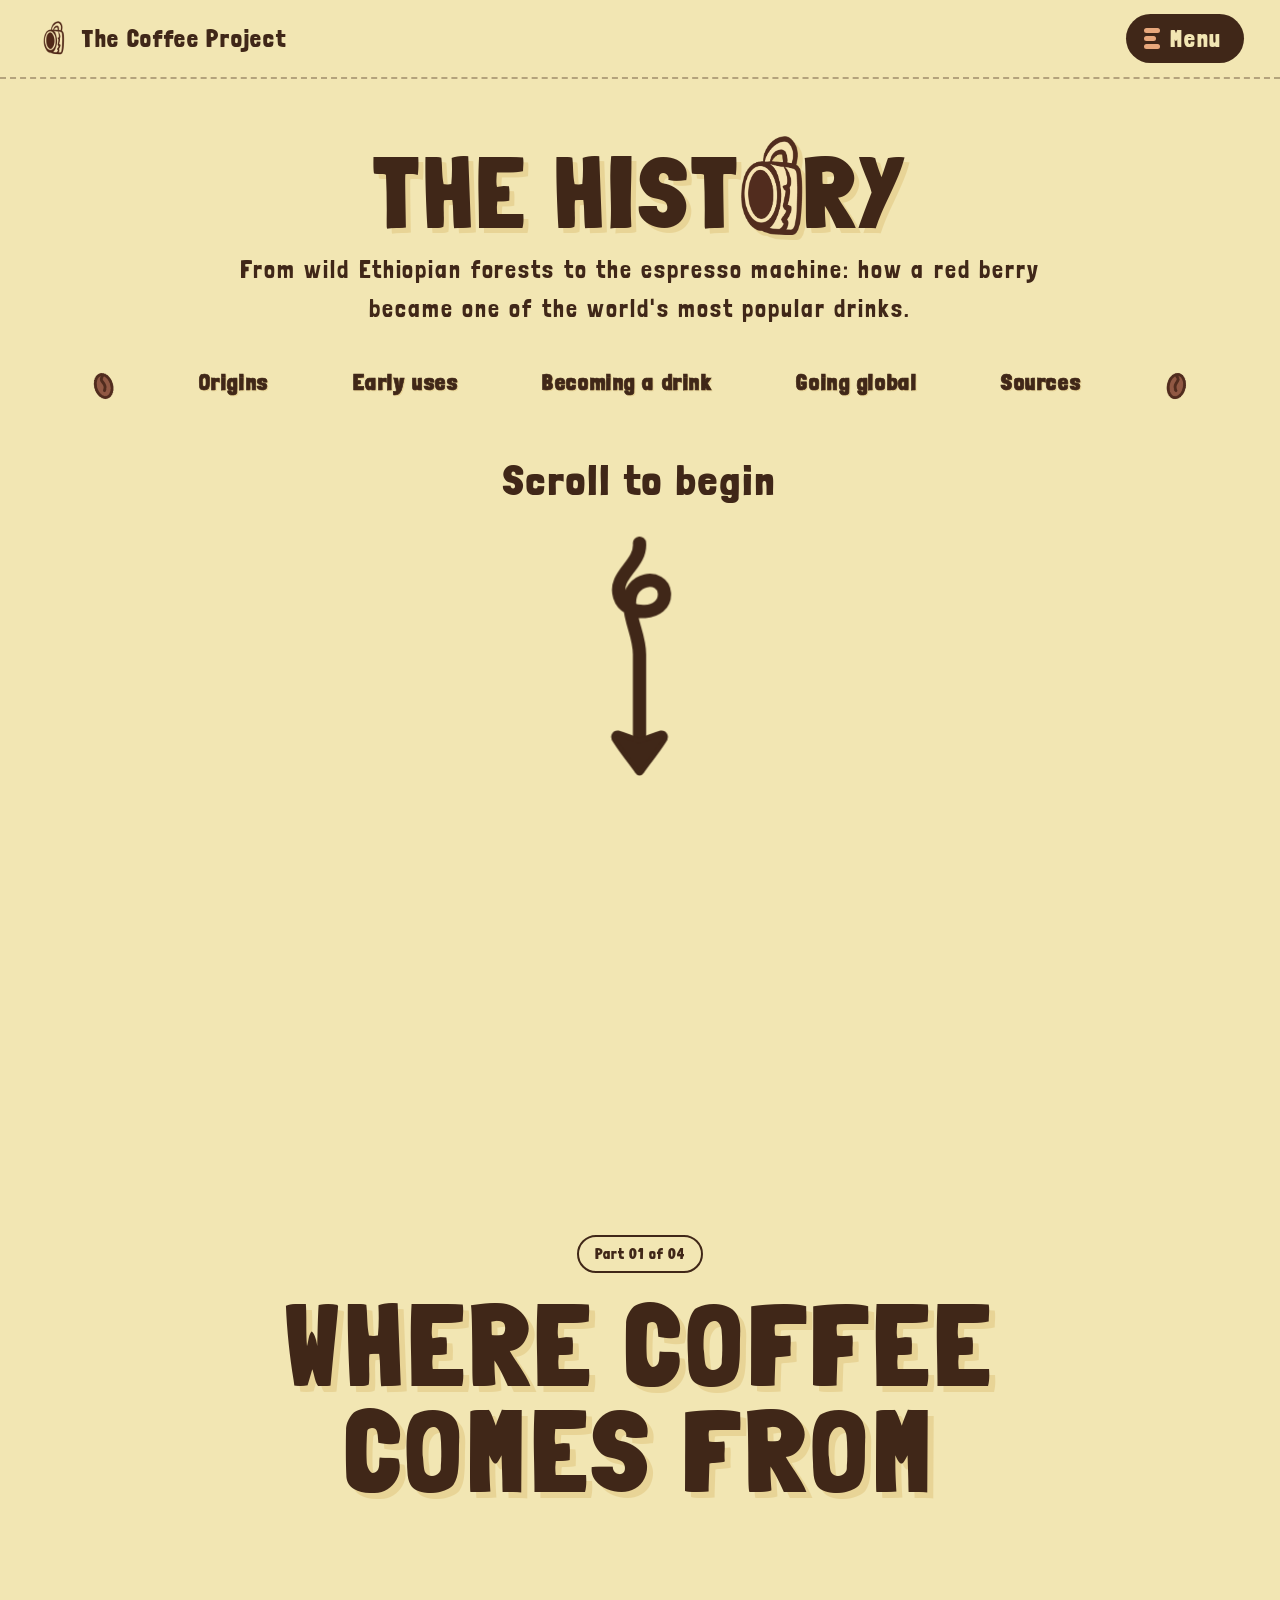
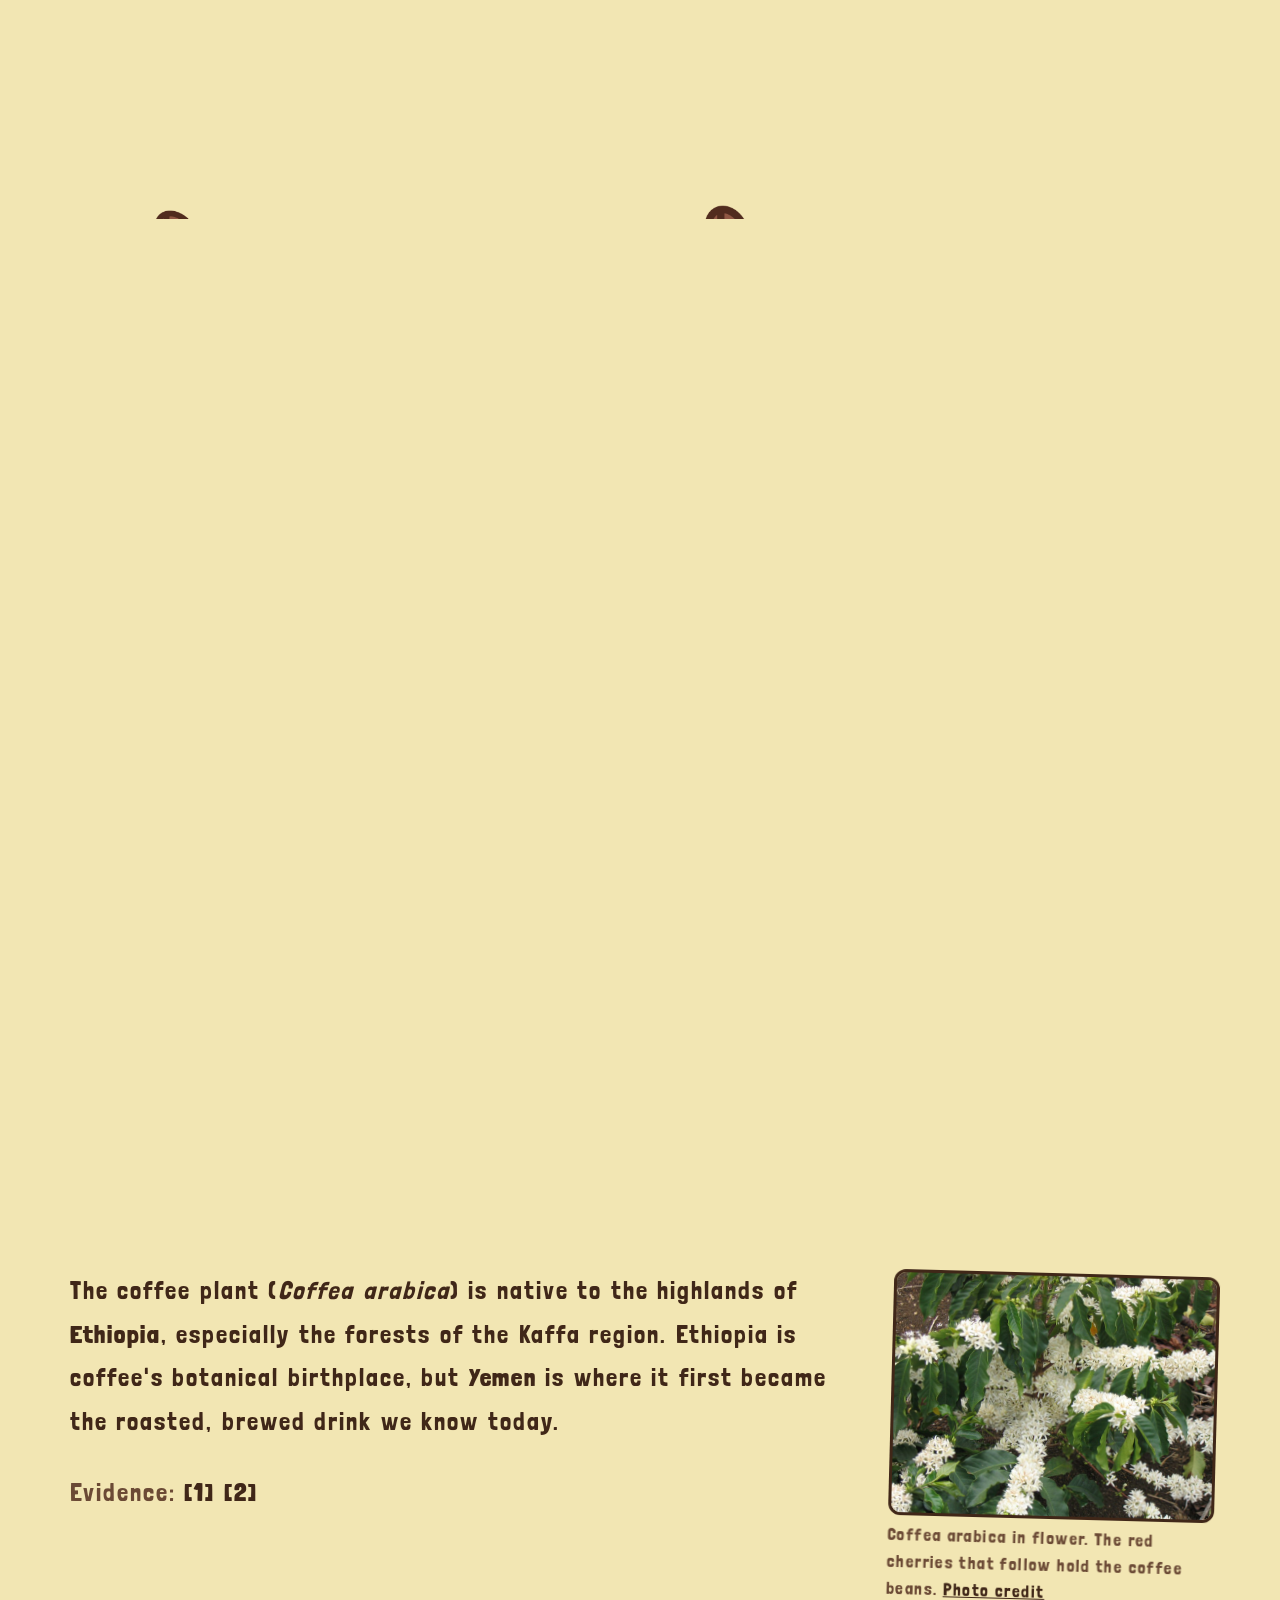
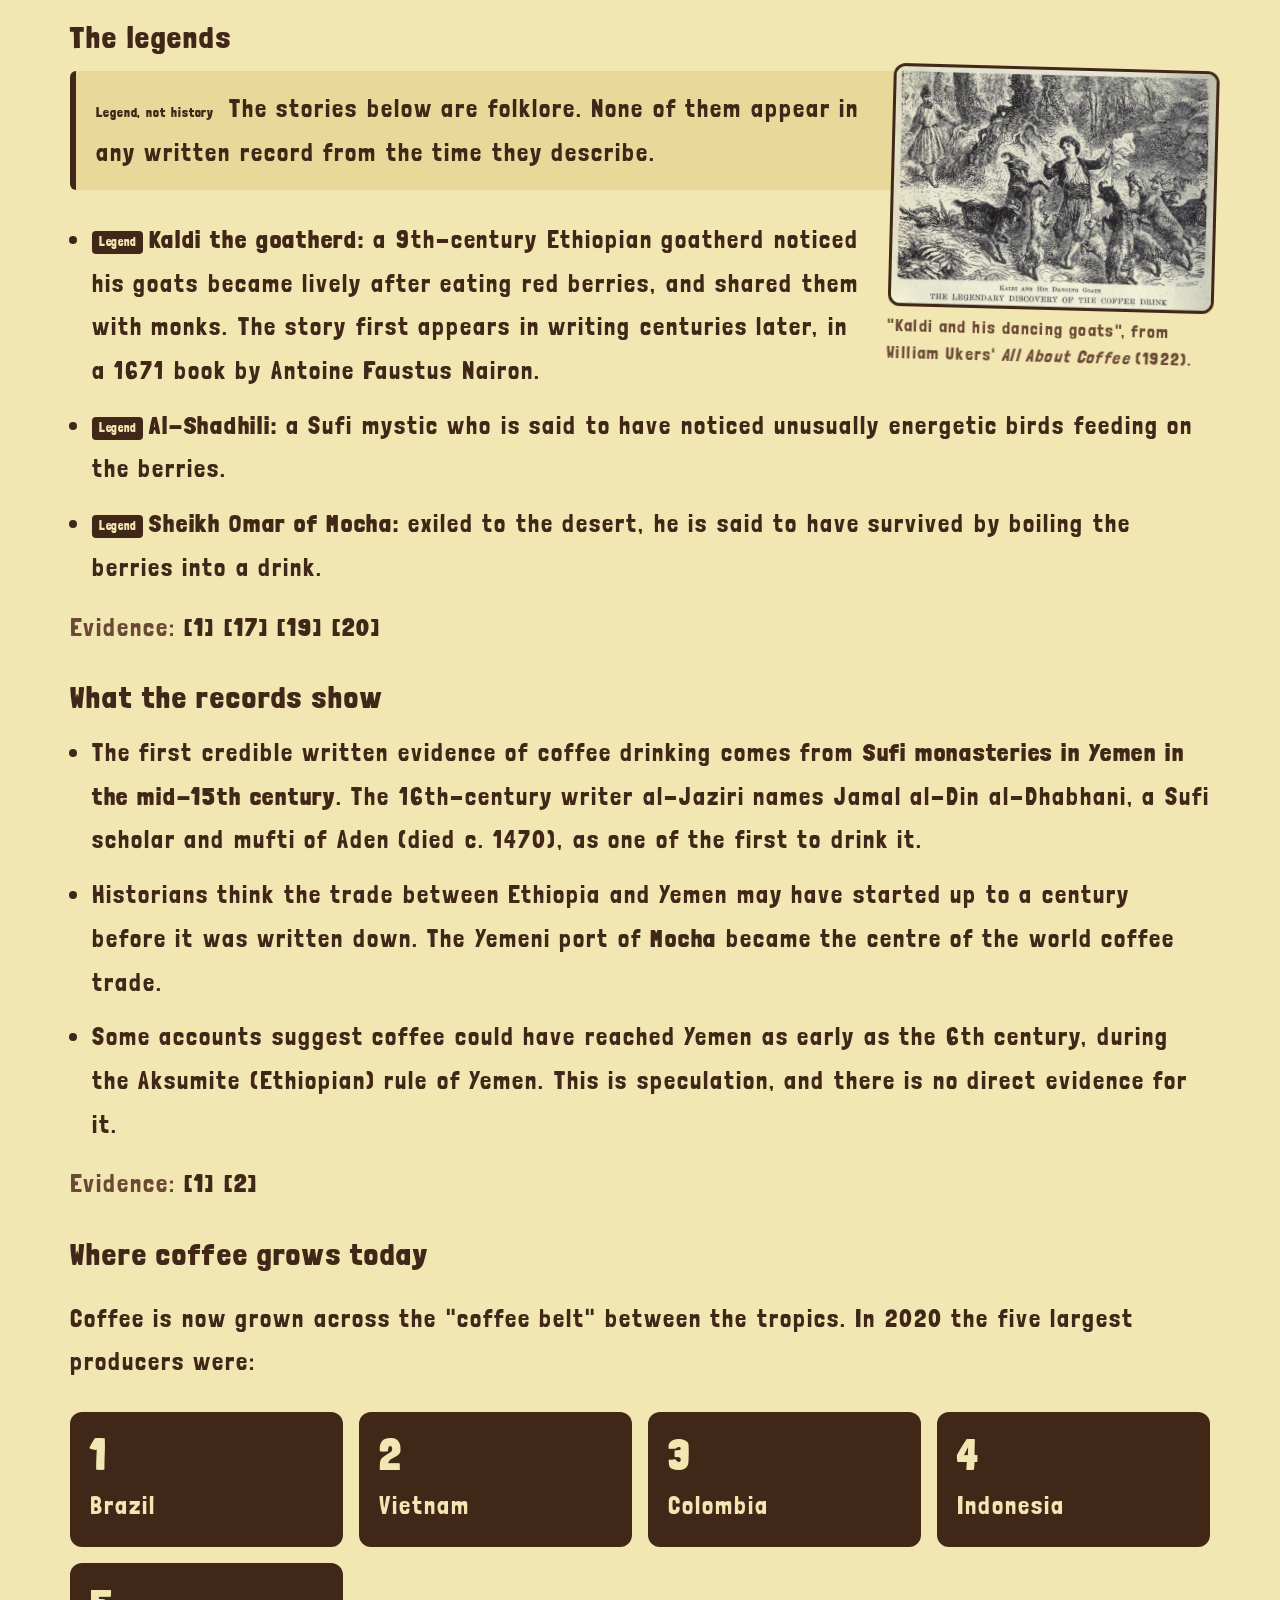
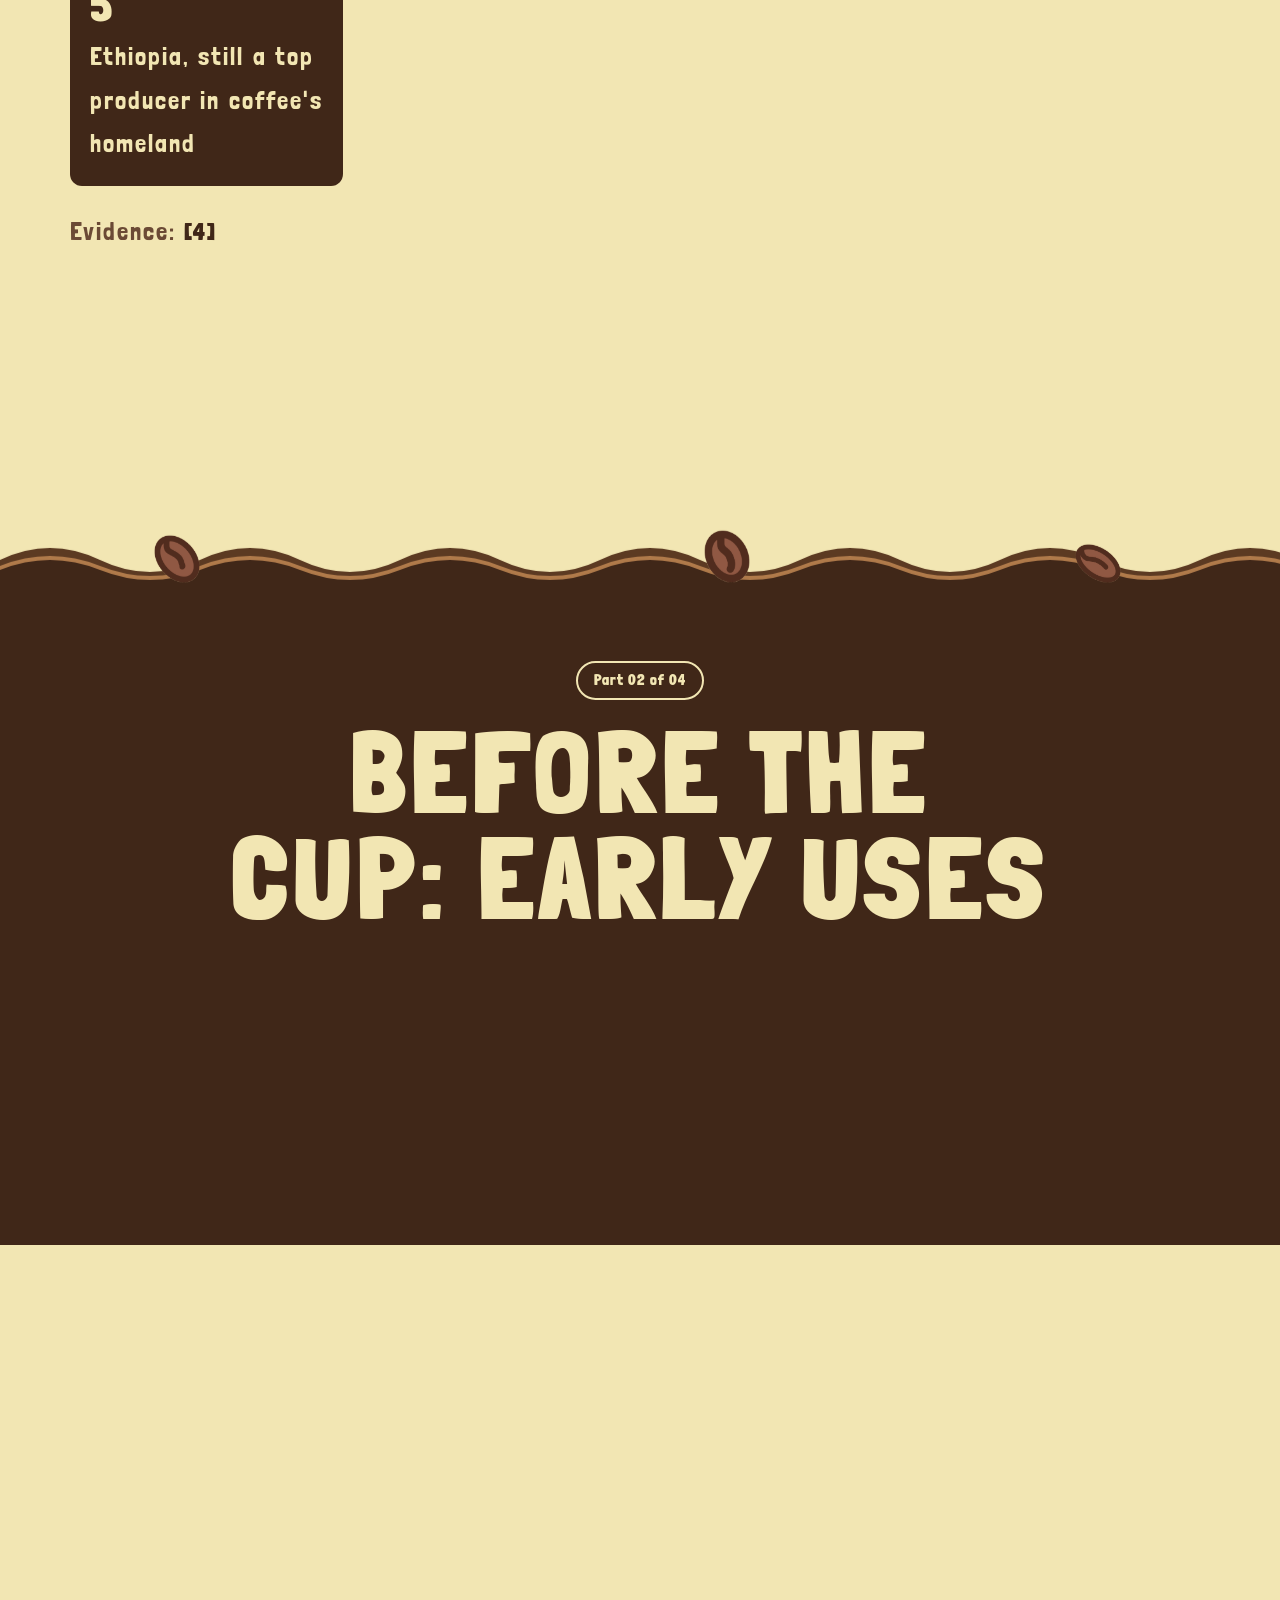
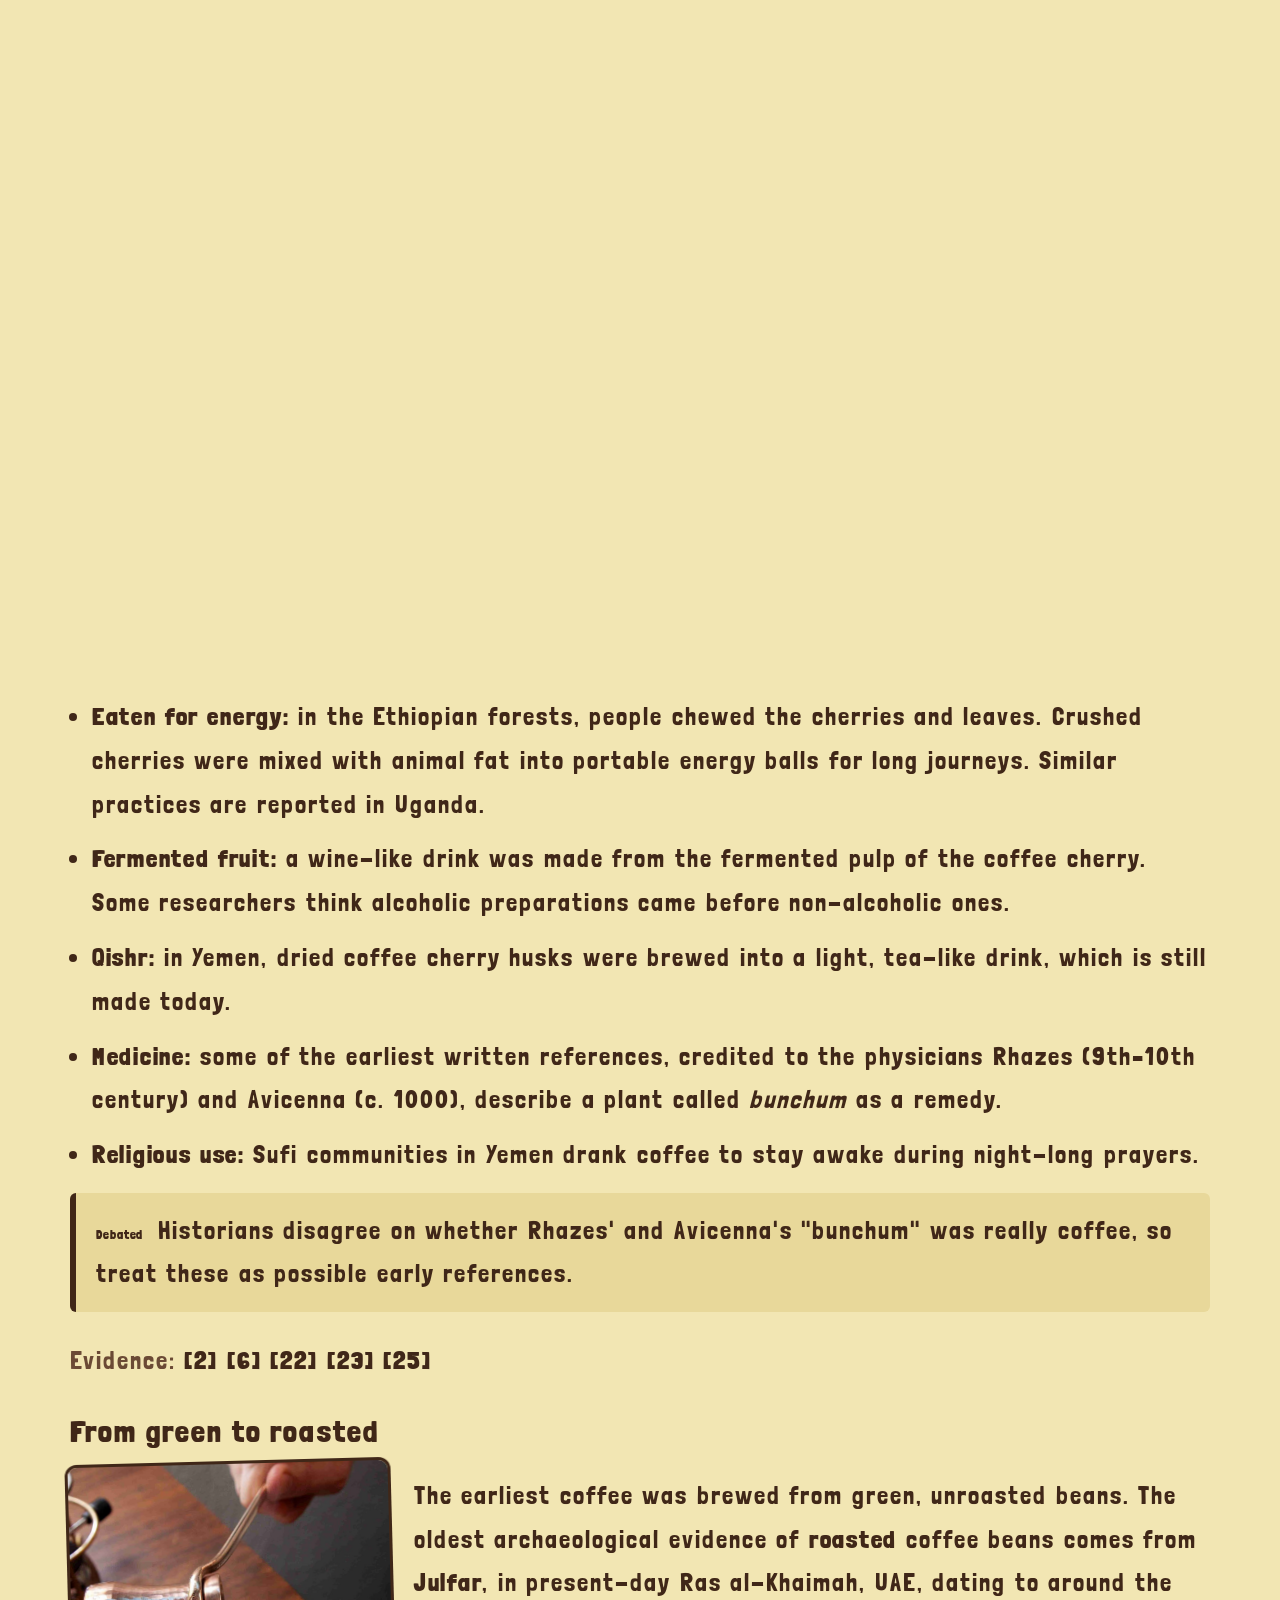
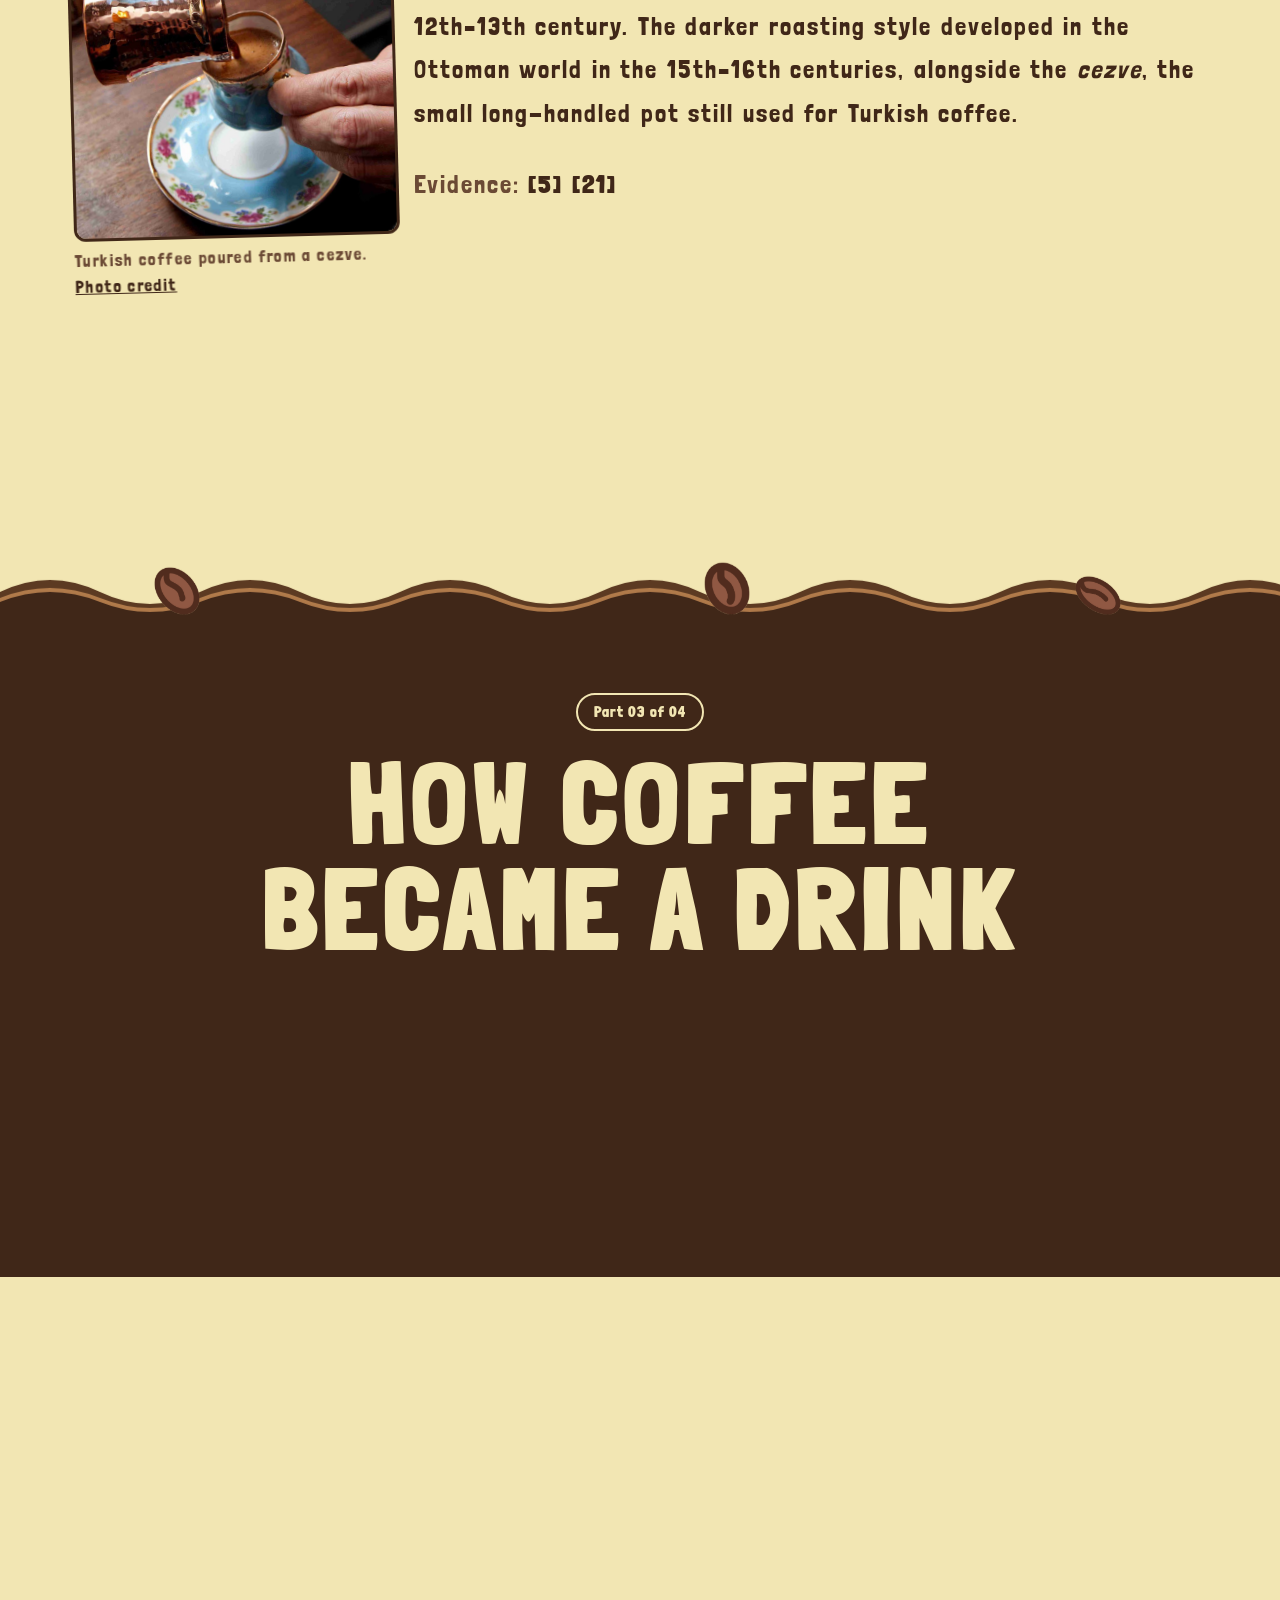
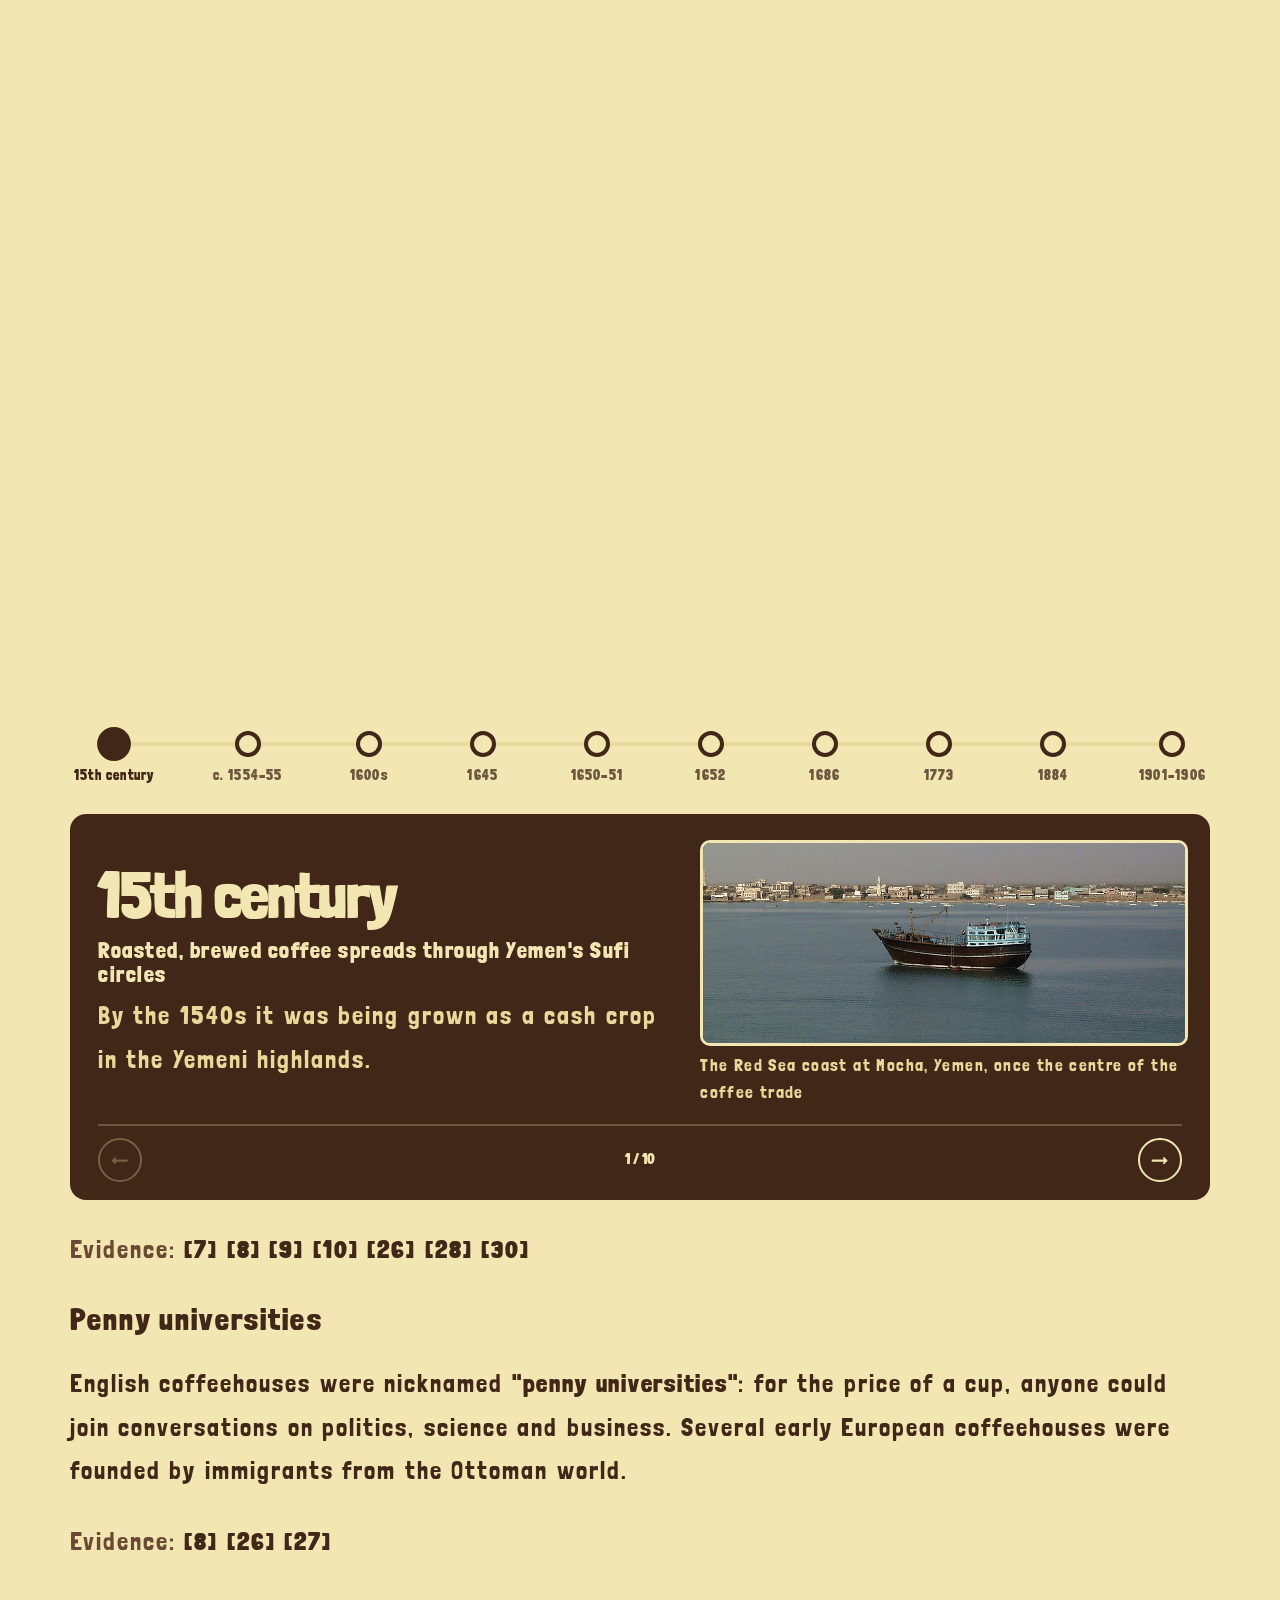
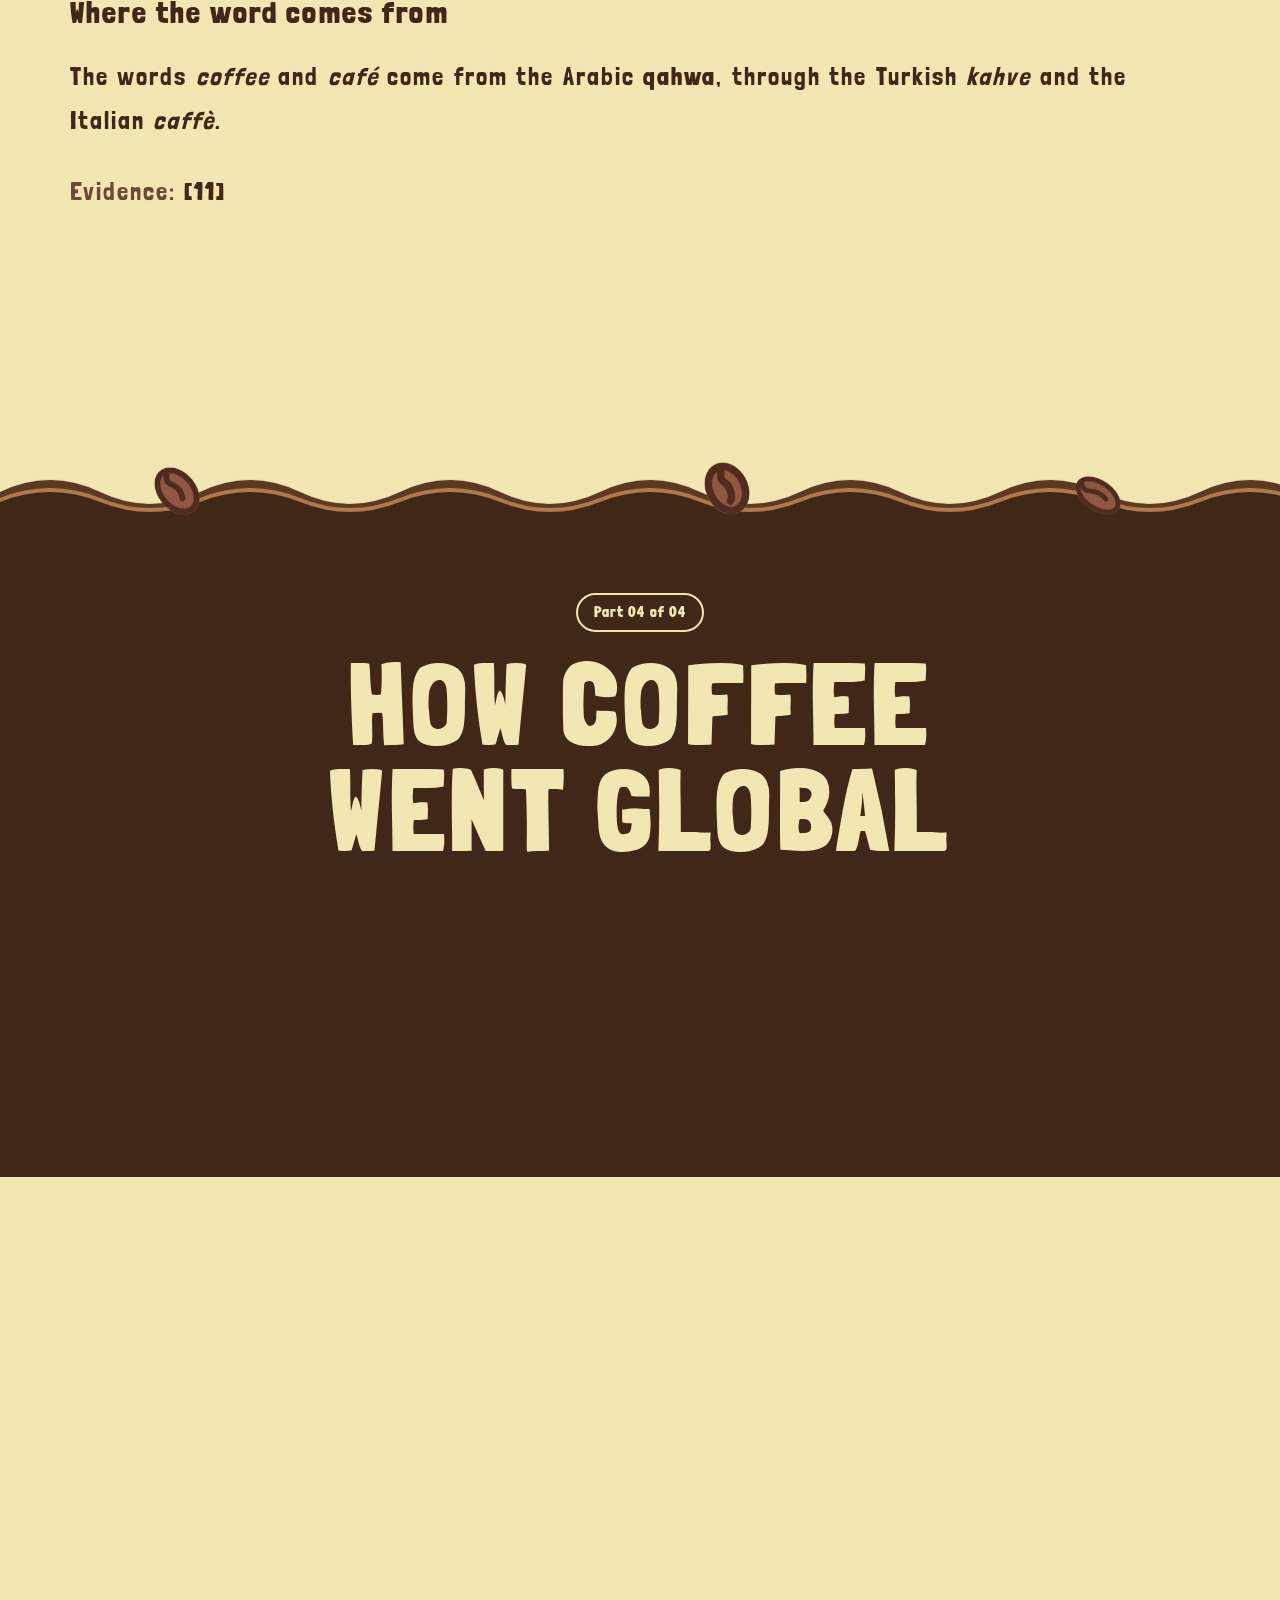
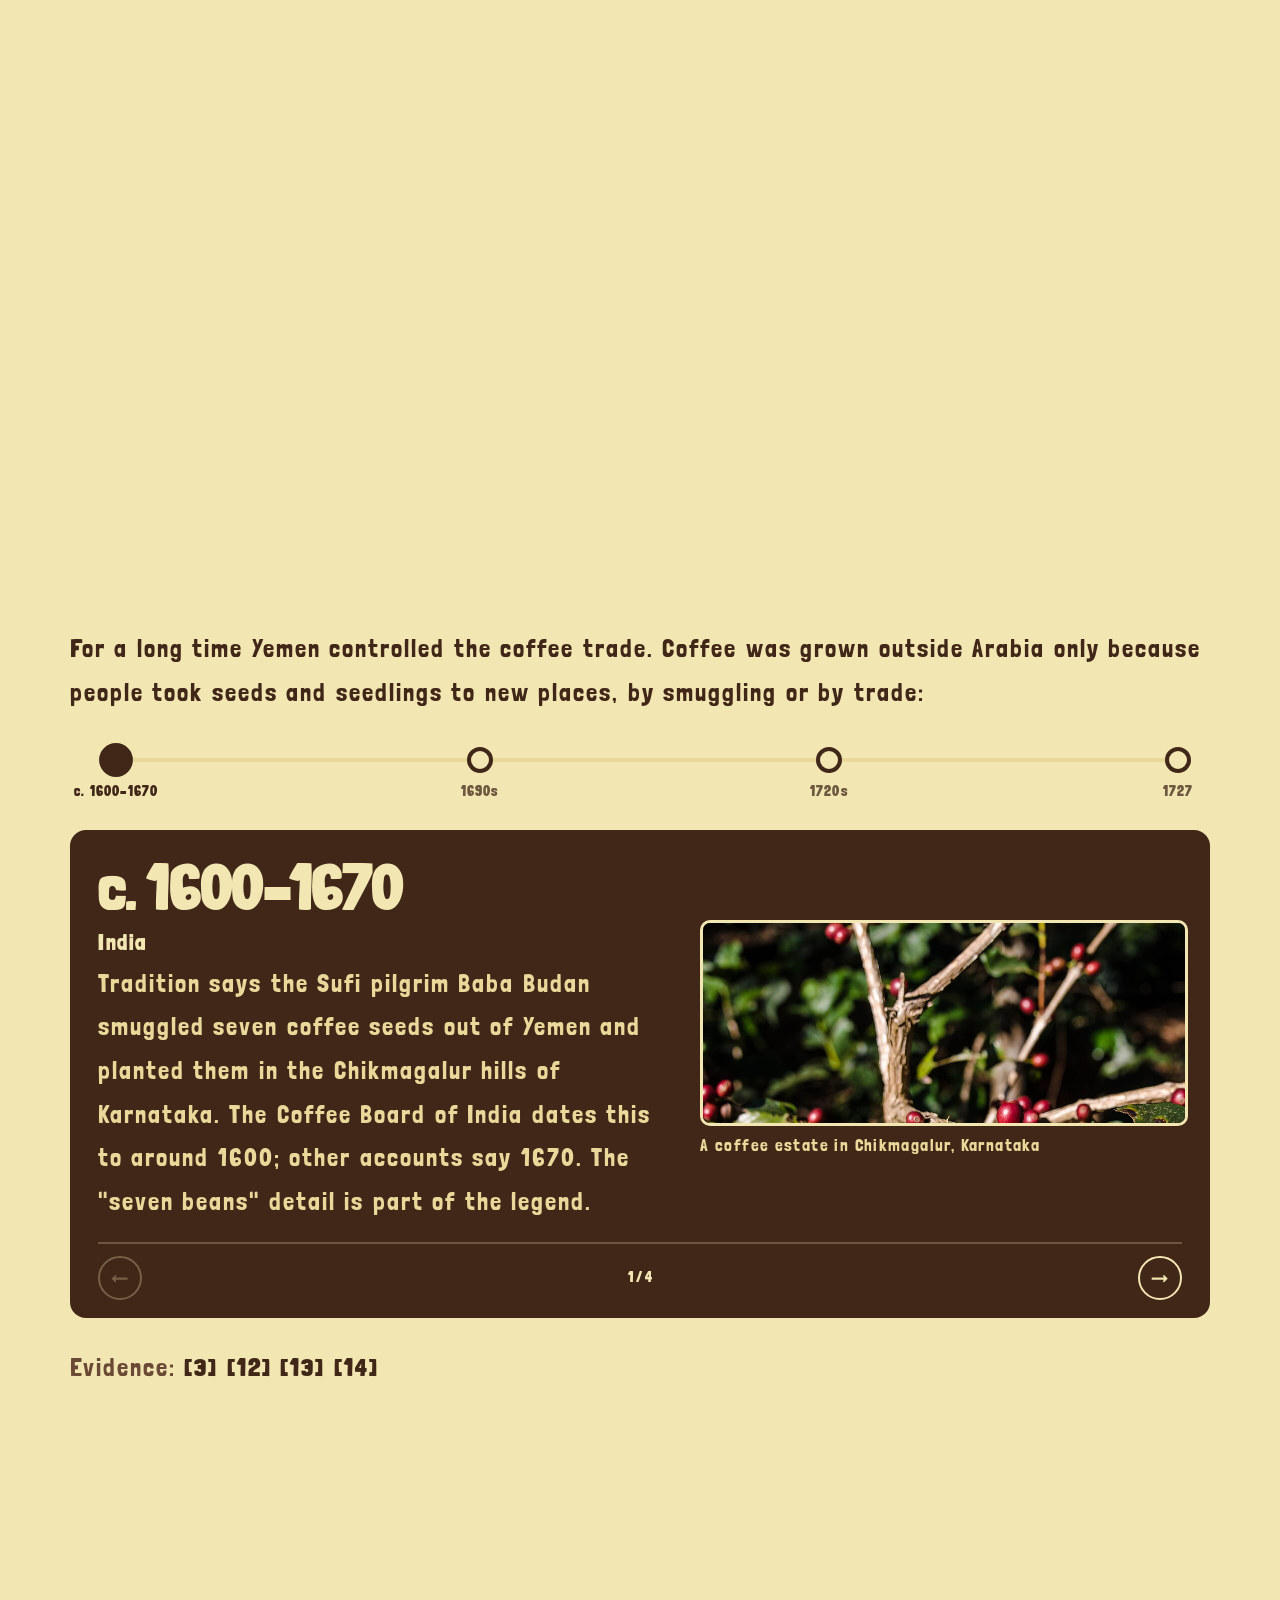
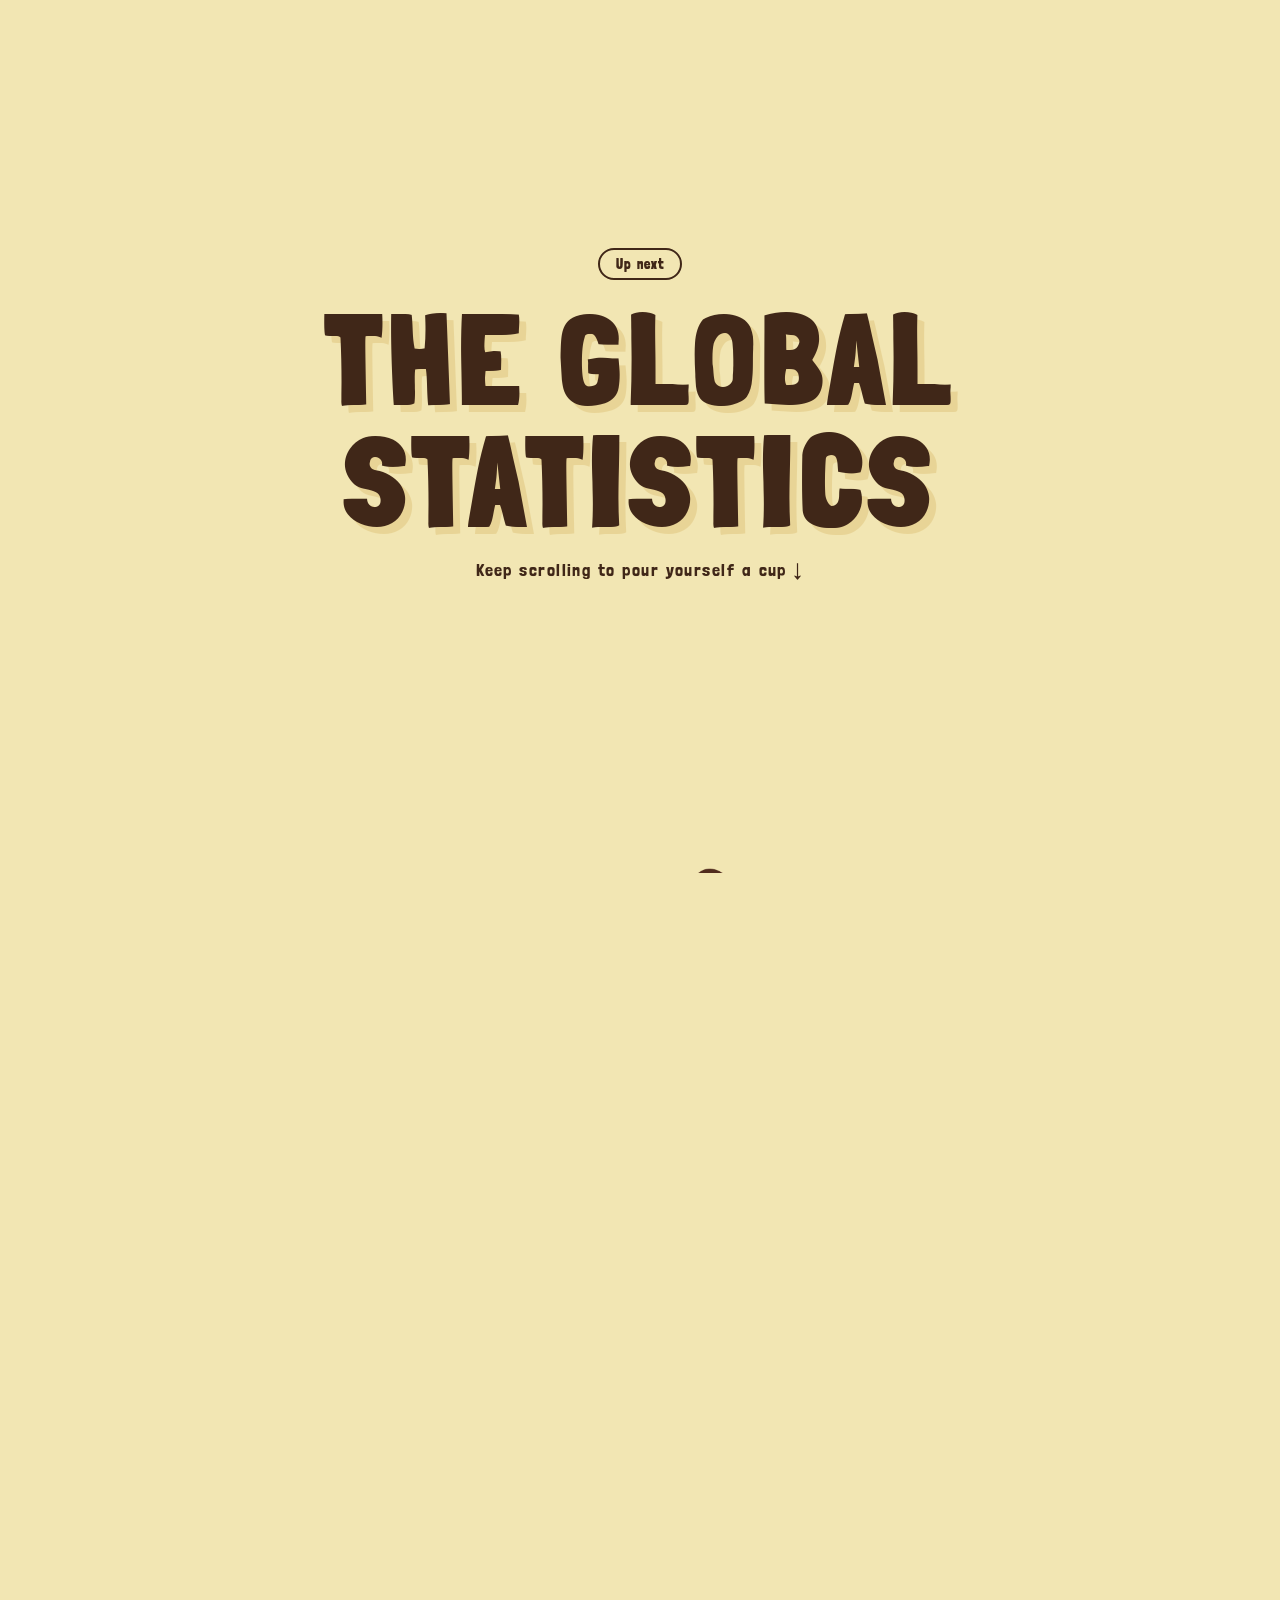
==== commit 3ad123e6: "Add files via upload" ====
--- a/coffee history.html
+++ b/coffee history.html
@@ -13,6 +13,7 @@
 <link rel="stylesheet" href="transition.css">
 <link rel="stylesheet" href="fun.css">
 <link rel="stylesheet" href="content.css">
+<link rel="stylesheet" href="mobile.css">
 <script src="transition.js" defer></script>
 <script src="fun.js" defer></script>
 <script src="timeline.js" defer></script>
--- a/mobile.css
+++ b/mobile.css
@@ -0,0 +1,59 @@
+/* ============================================================
+   Mobile fit: keep every page centred and exactly screen-wide
+   (loaded last on every page)
+   ============================================================ */
+
+/* Stop anything that pokes past the screen edge (like the floating
+   beans around the title) from making the whole page slide sideways
+   or zoom out on phones. "hidden" is the fallback for older iPhones
+   that don't understand "clip". */
+html {
+  overflow-x: hidden;
+  overflow-x: clip;
+  -webkit-text-size-adjust: 100%;
+  text-size-adjust: 100%;
+}
+
+body {
+  overflow-x: clip;
+  max-width: 100%;
+  margin: 0;
+}
+
+/* Photos and media never wider than the screen */
+img,
+video,
+svg,
+iframe {
+  max-width: 100%;
+}
+
+@media (max-width: 700px) {
+  /* Content column: even gutters on both sides */
+  .page,
+  main {
+    margin-left: auto;
+    margin-right: auto;
+    box-sizing: border-box;
+  }
+
+  /* Wide tables scroll inside their own box instead of the page */
+  .table-wrap {
+    max-width: 100%;
+    -webkit-overflow-scrolling: touch;
+  }
+
+  /* Long words / links wrap instead of pushing the page wider */
+  h1, h2, h3, p, li, a, figcaption, td, th {
+    overflow-wrap: break-word;
+  }
+}
+
+/* Homepage: the beans floating around the big title stay inside the
+   screen instead of making the page wider than the phone */
+.home-opening {
+  width: 100%;
+  max-width: 100%;
+  overflow: hidden;
+  overflow: clip;
+}
